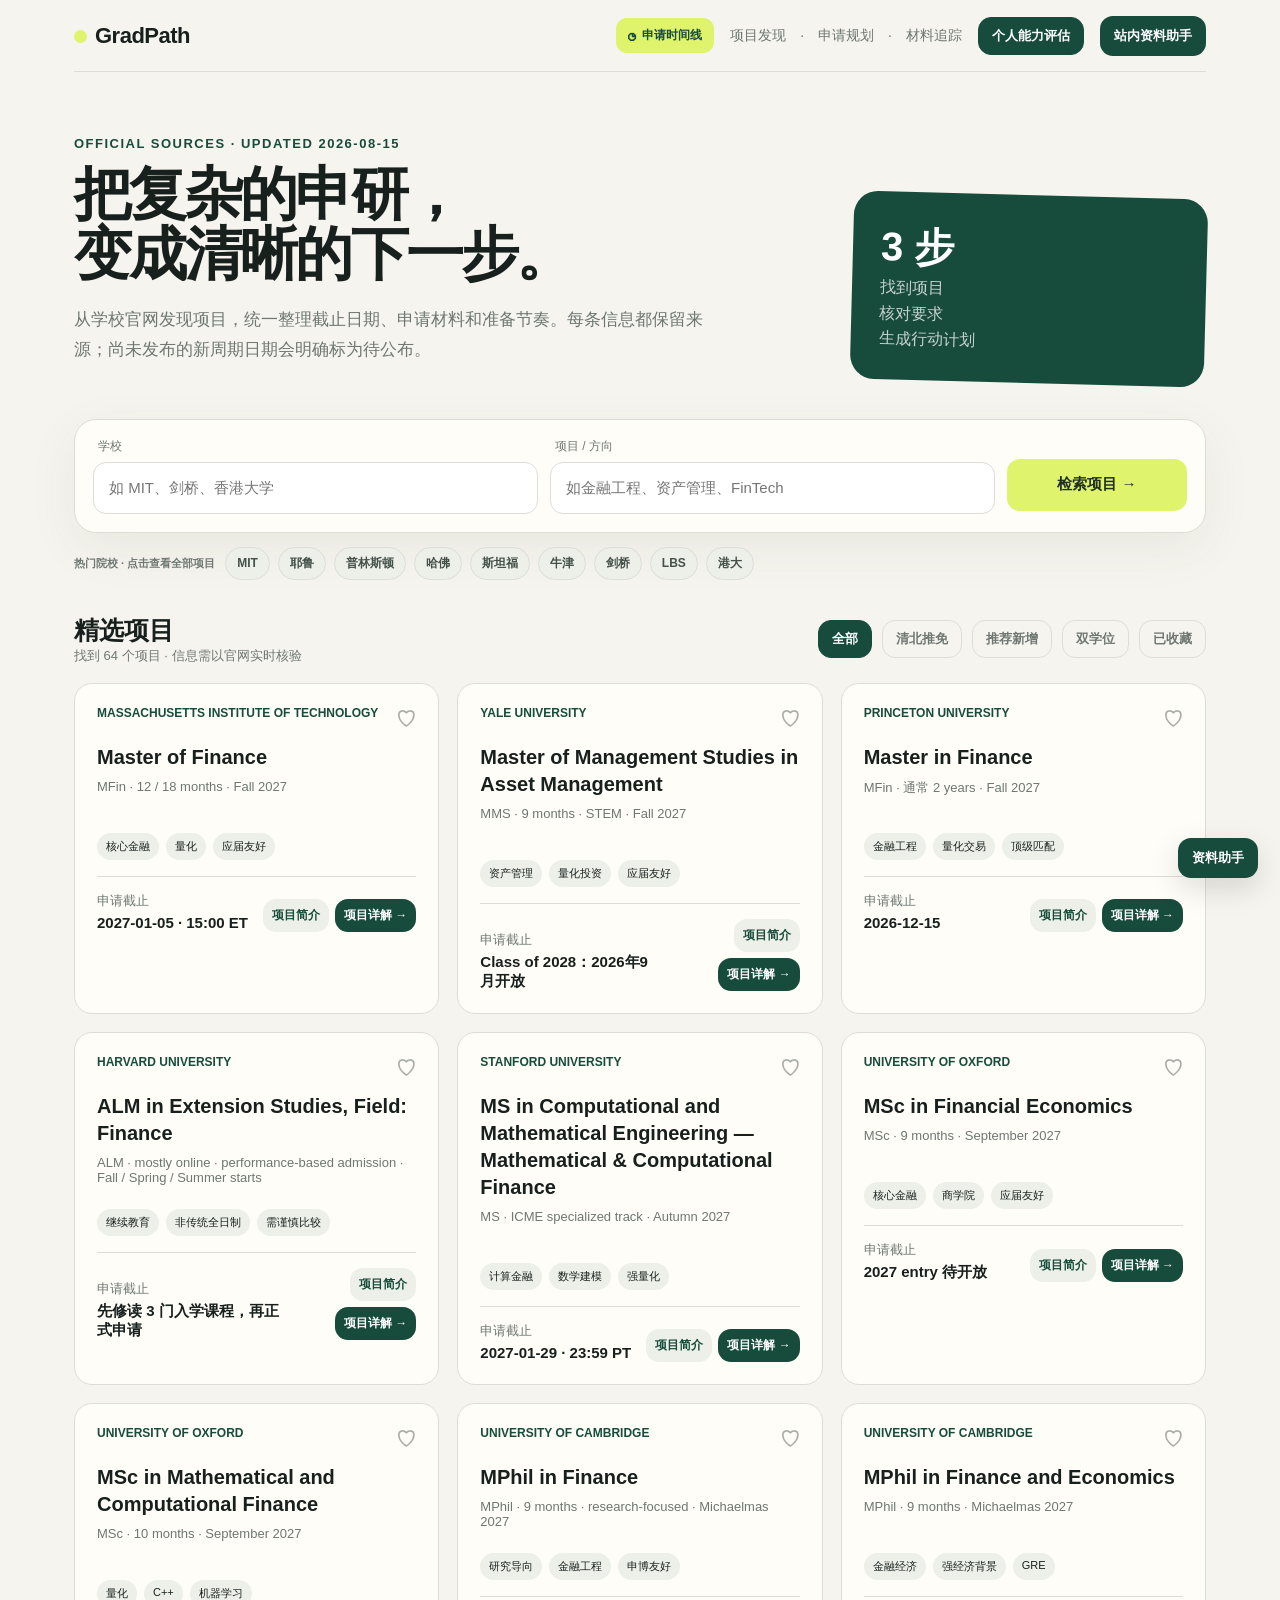
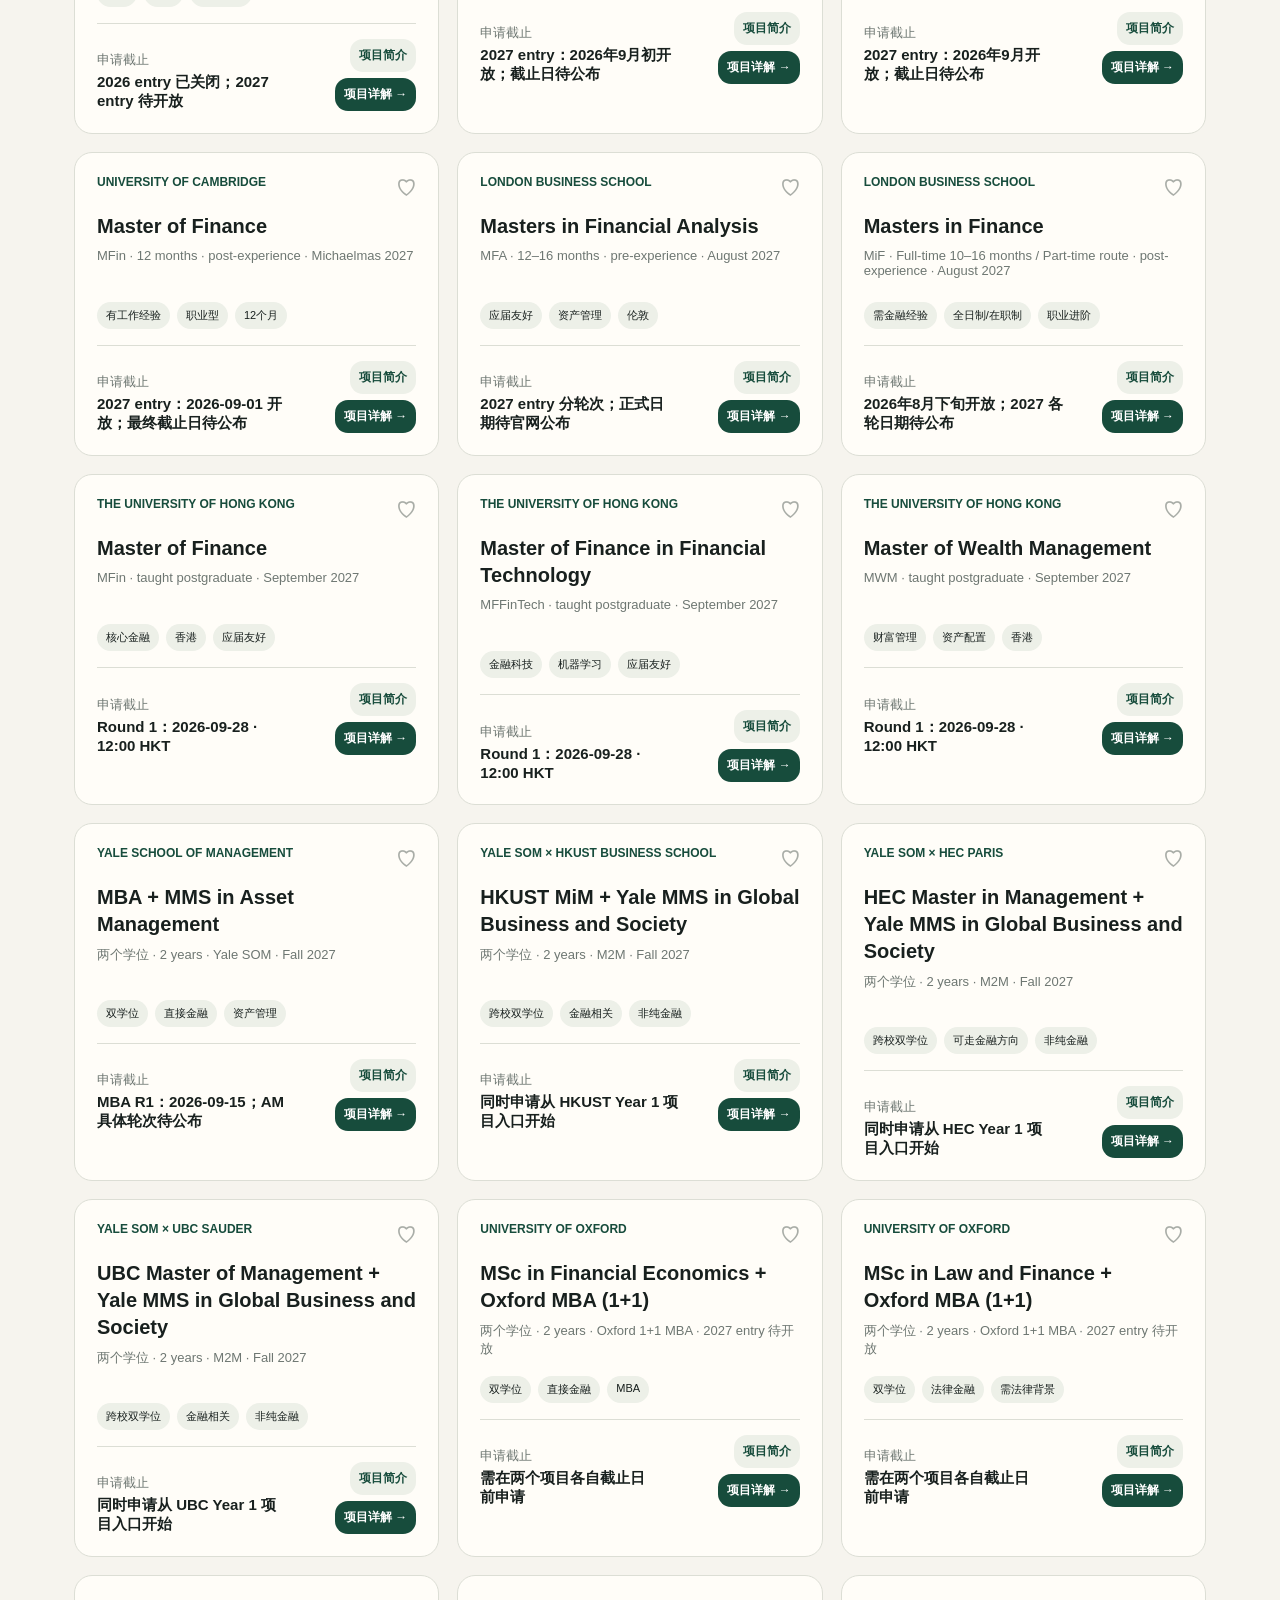
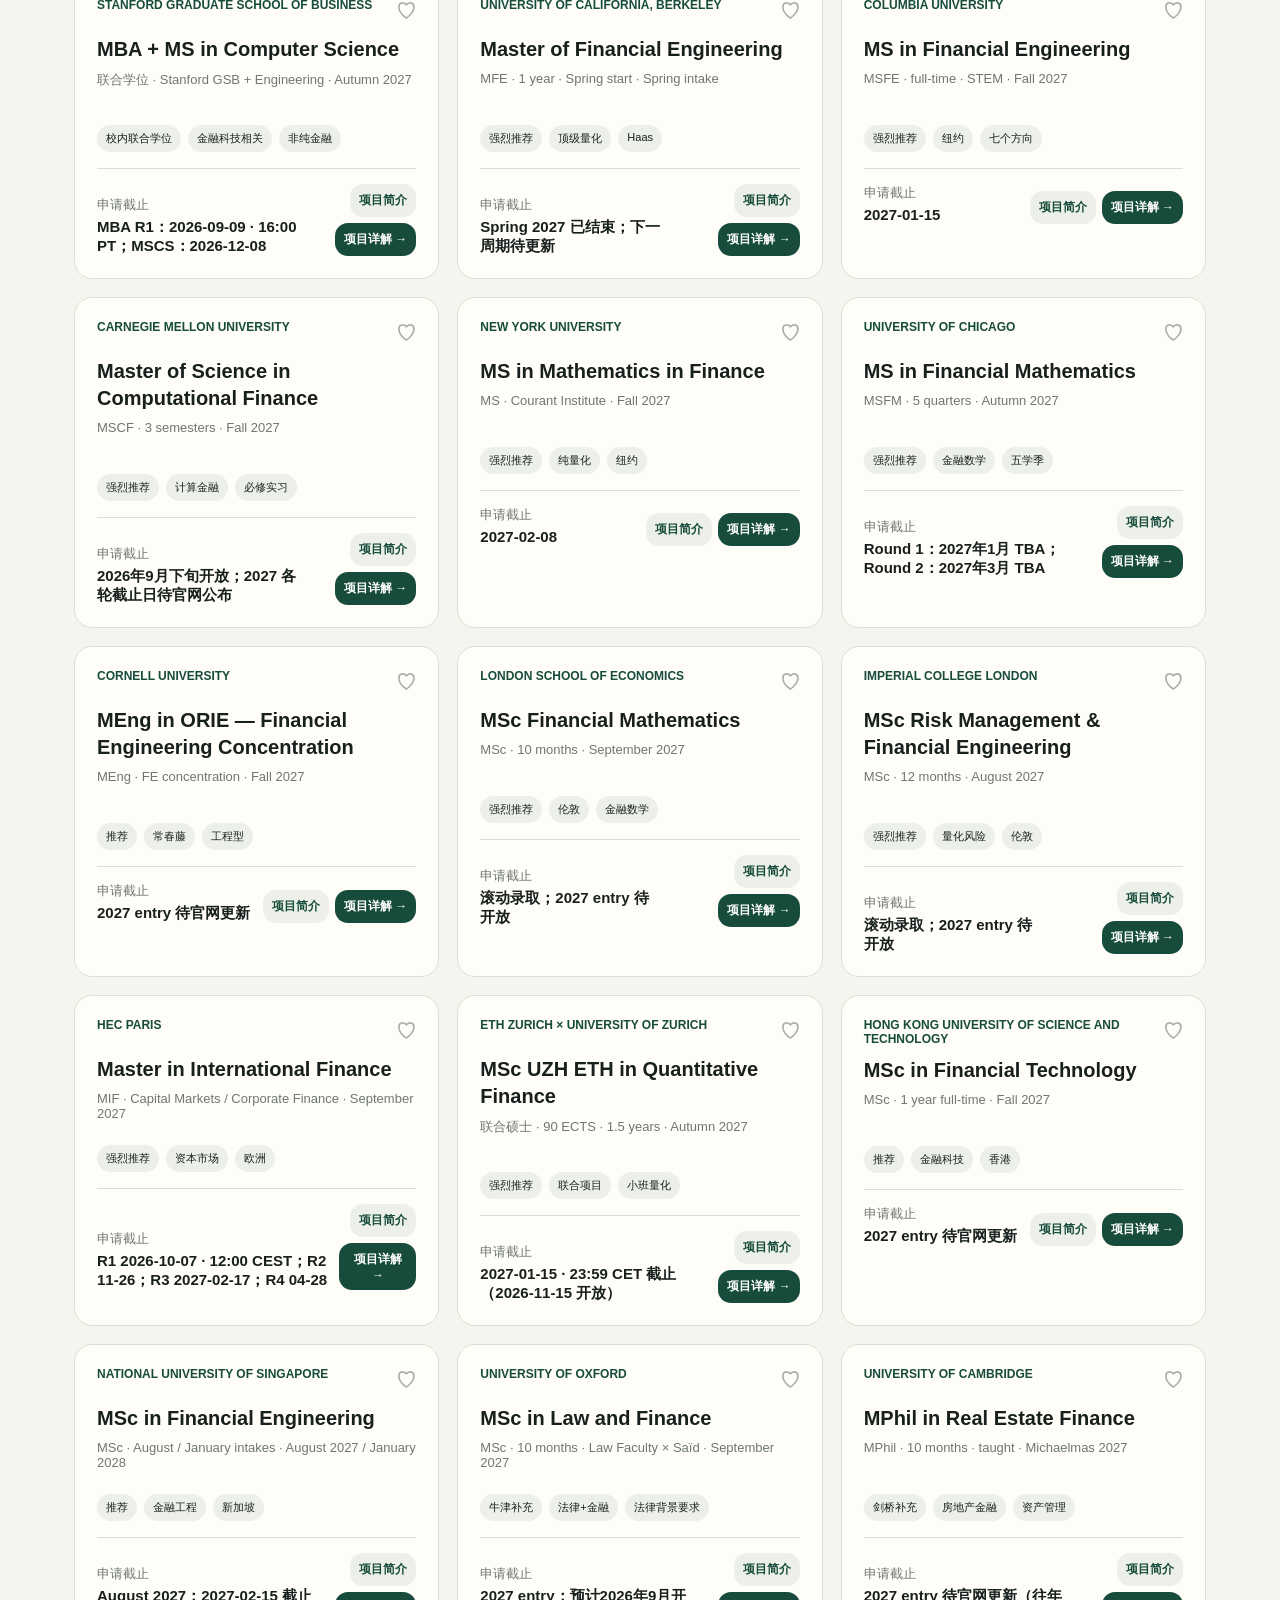
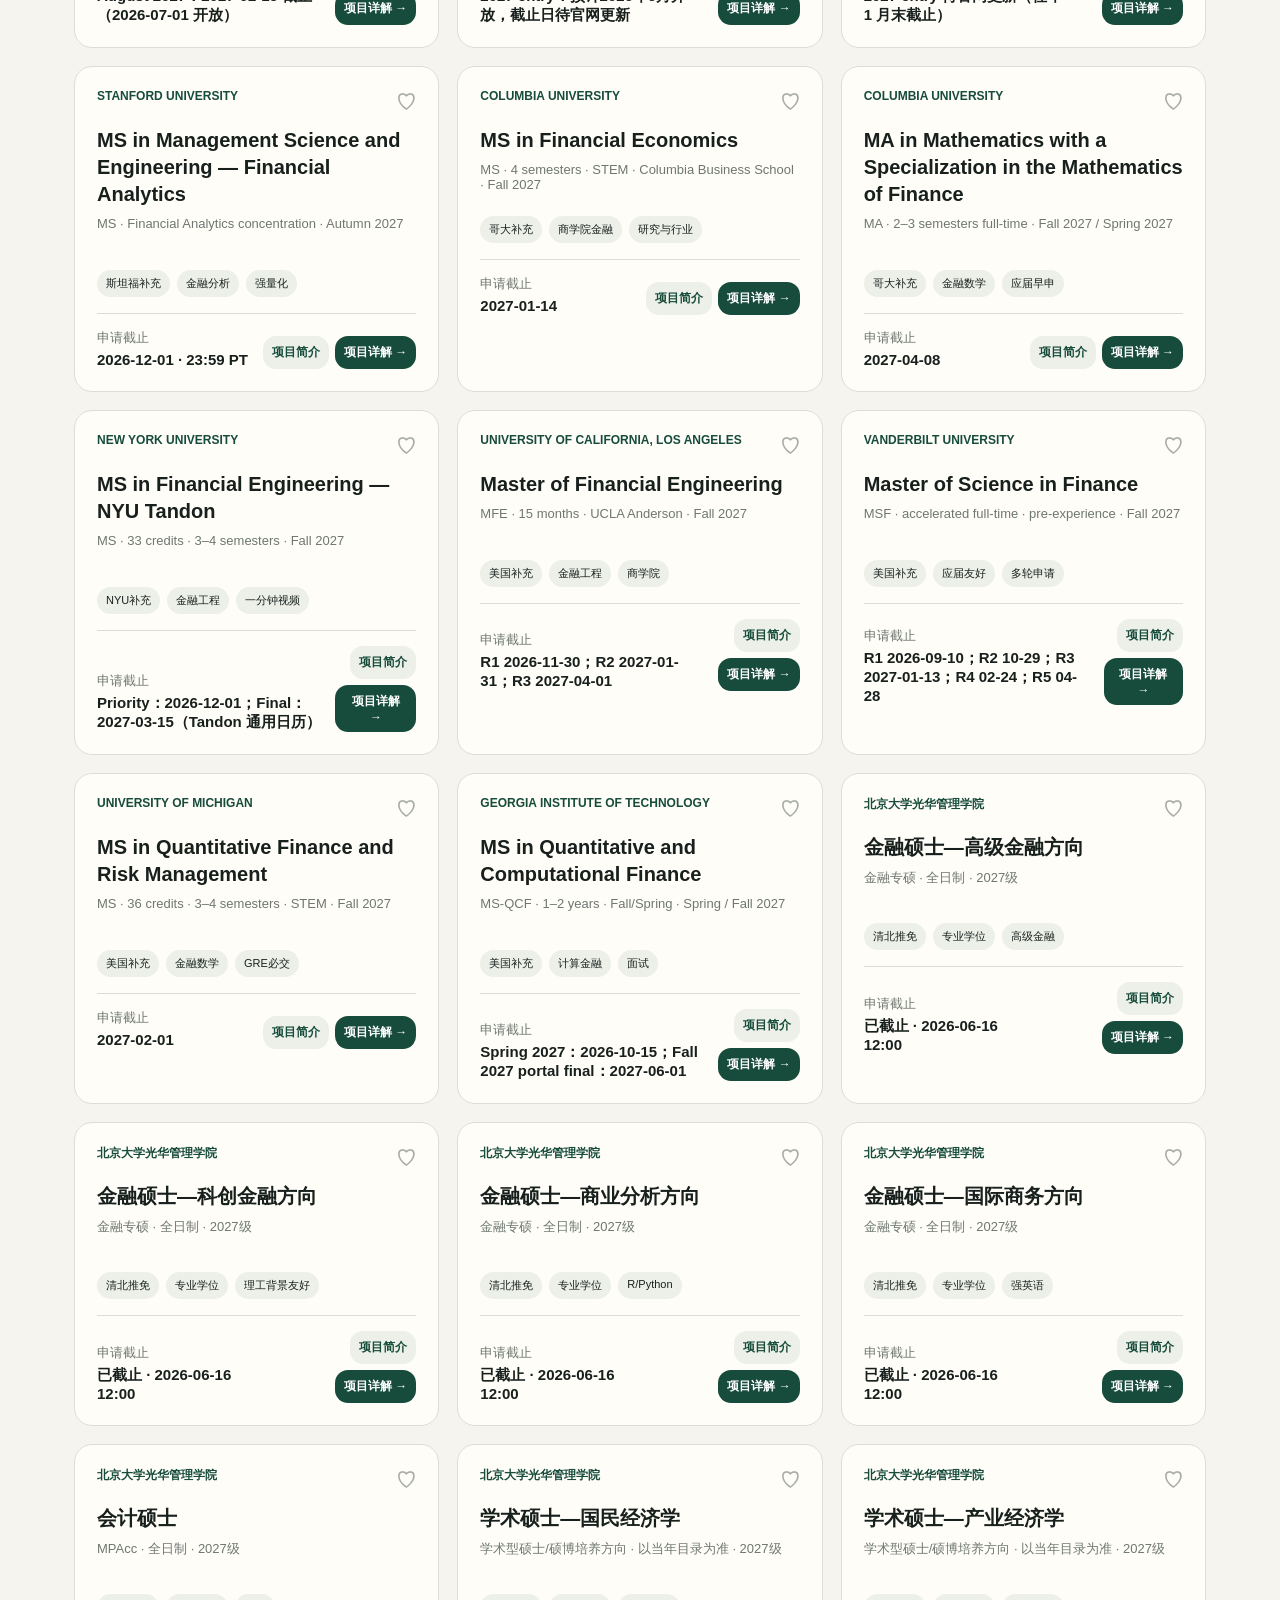
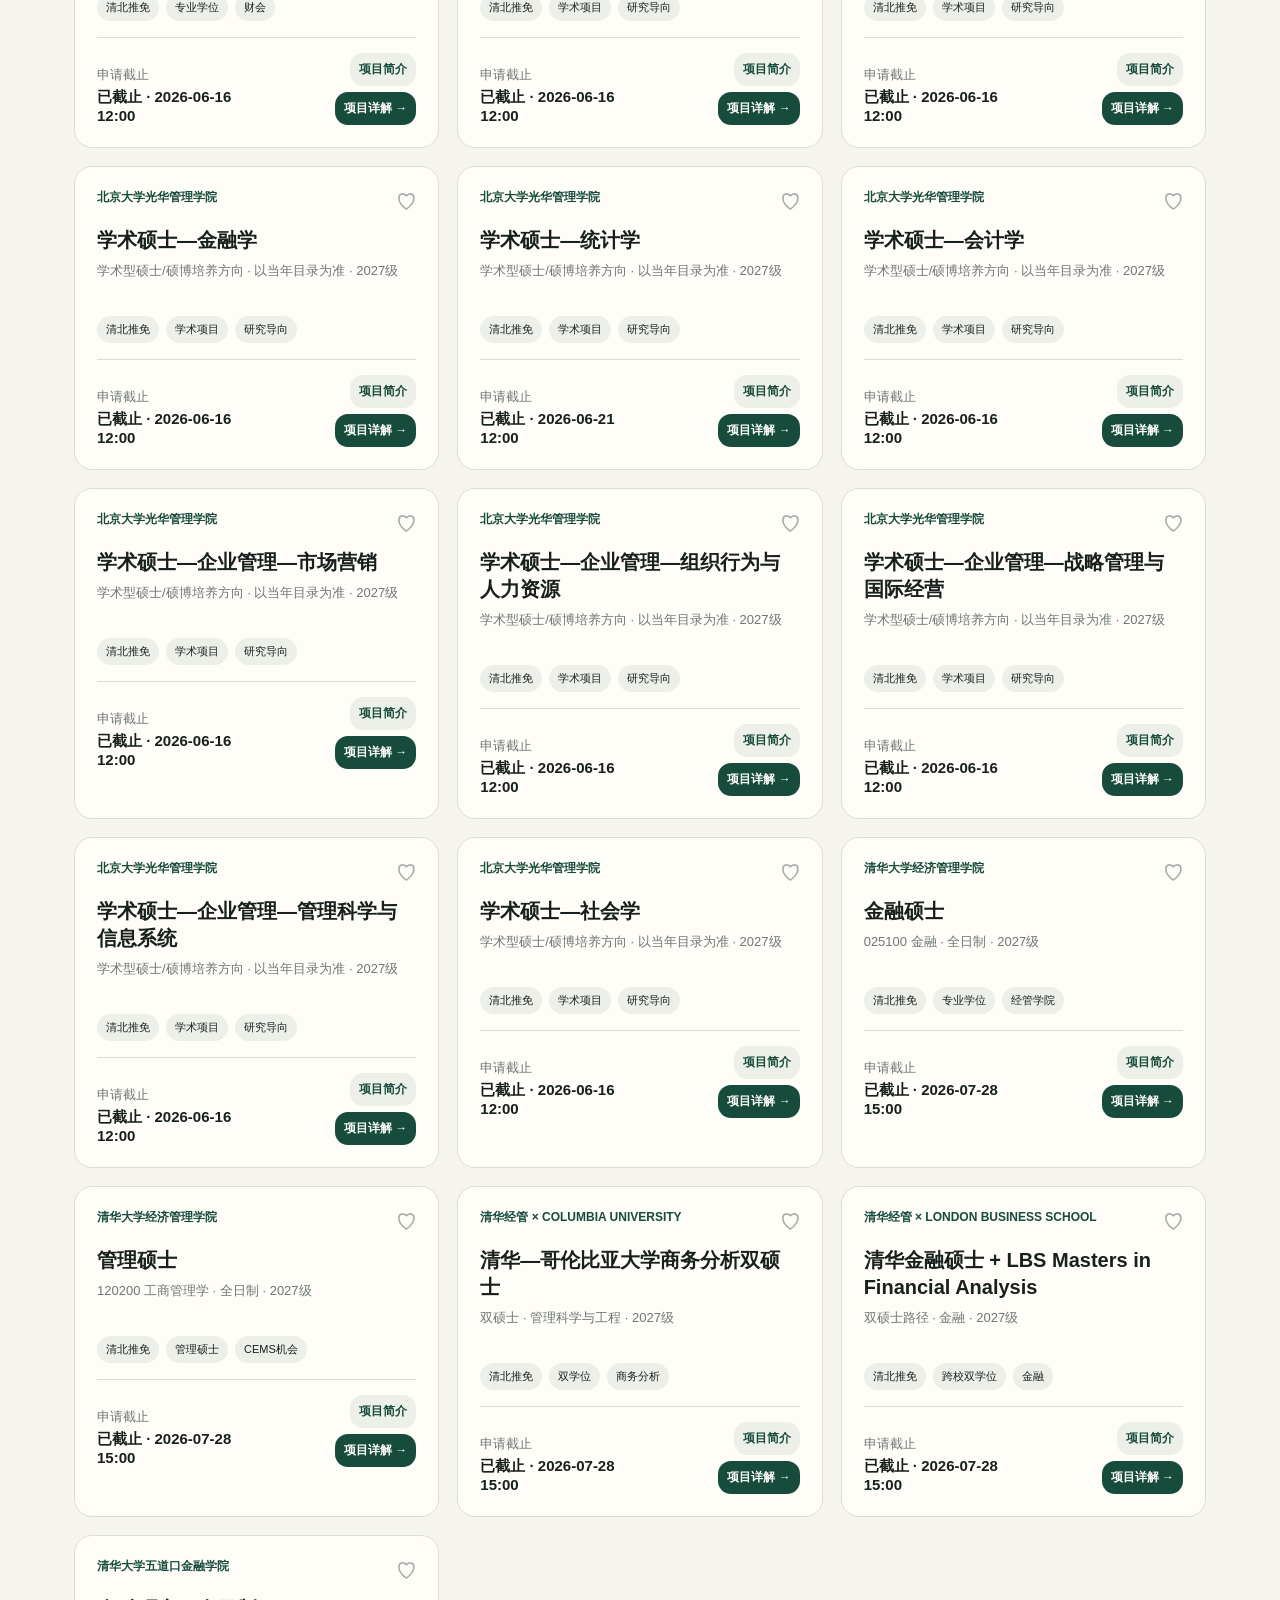
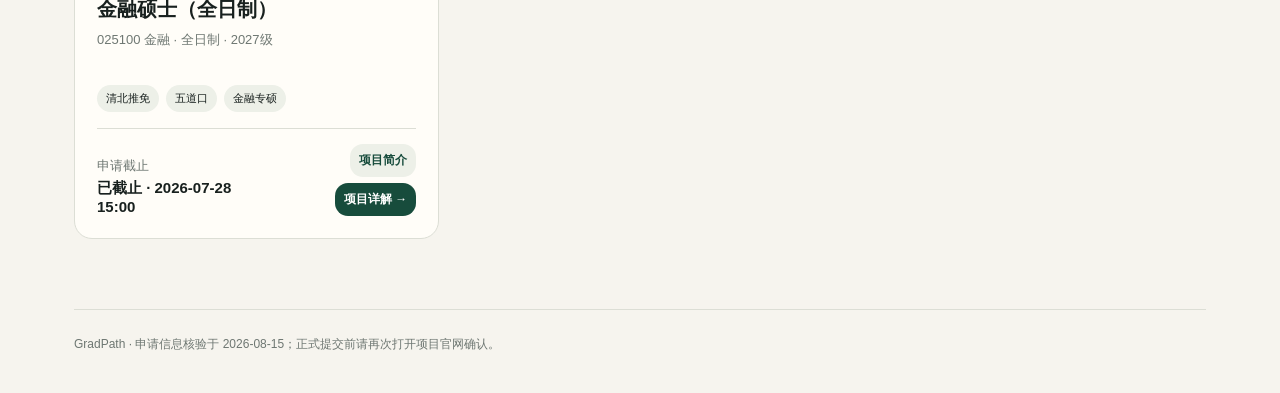
==== index.html @ 3b482a3b "Publish GradPath website Initial public release of the graduate application planning platform." ====
<!doctype html>
<html lang="zh-CN">
<head>
  <meta charset="UTF-8" />
  <meta name="viewport" content="width=device-width, initial-scale=1.0" />
  <meta name="robots" content="noindex,nofollow,noarchive,nosnippet,noimageindex" />
  <meta name="referrer" content="no-referrer" />
  <title>GradPath · 申研规划平台</title>
  <style>
    :root{--ink:#18201e;--muted:#6e7772;--paper:#f6f4ee;--card:#fffdf8;--green:#174c3c;--lime:#dff36d;--line:#dcded5;--orange:#db6b3a}*{box-sizing:border-box}body{margin:0;color:var(--ink);background:var(--paper);font-family:Inter,"PingFang SC","Microsoft YaHei",sans-serif}.wrap{max-width:1180px;margin:auto;padding:0 24px}header{height:72px;display:flex;align-items:center;justify-content:space-between;border-bottom:1px solid var(--line)}.brand{font-weight:900;font-size:22px;letter-spacing:-.5px}.brand i{display:inline-block;width:13px;height:13px;background:var(--lime);border-radius:50%;margin-right:8px}.nav{color:var(--muted);font-size:14px}.hero{padding:64px 0 36px;display:grid;grid-template-columns:1.35fr .65fr;gap:44px;align-items:end}.eyebrow{font-size:13px;font-weight:800;color:var(--green);letter-spacing:1.5px}.hero h1{font-size:58px;line-height:1.04;letter-spacing:-2.7px;margin:13px 0 20px}.hero p{color:var(--muted);font-size:17px;line-height:1.8;max-width:650px}.stamp{background:var(--green);color:white;border-radius:24px;padding:28px;transform:rotate(1.5deg)}.stamp b{font-size:40px;display:block}.stamp span{opacity:.75;line-height:1.6}.search{background:var(--card);border:1px solid var(--line);border-radius:22px;padding:18px;display:grid;grid-template-columns:1fr 1fr 180px;gap:12px;box-shadow:0 15px 50px #25433612}.field label{display:block;font-size:12px;color:var(--muted);margin:0 0 7px 5px}.field input,.field select{width:100%;height:52px;border:1px solid var(--line);border-radius:13px;background:white;padding:0 15px;font-size:15px;color:var(--ink);outline:none}.field input:focus,.field select:focus{border-color:var(--green)}button{border:0;border-radius:13px;font-weight:800;cursor:pointer}.primary{height:52px;background:var(--lime);color:#21301e;margin-top:21px;font-size:15px}.primary:hover{filter:brightness(.96)}.toolbar{display:flex;justify-content:space-between;align-items:center;margin:34px 0 18px}.toolbar h2{font-size:25px;margin:0}.count{font-size:13px;color:var(--muted)}.grid{display:grid;grid-template-columns:repeat(3,1fr);gap:18px;padding-bottom:70px}.card{background:var(--card);border:1px solid var(--line);border-radius:18px;padding:22px;transition:.2s}.card:hover{transform:translateY(-3px);box-shadow:0 12px 30px #1d3d3012}.top{display:flex;justify-content:space-between;gap:12px}.school{font-size:12px;font-weight:800;color:var(--green);text-transform:uppercase}.save{background:transparent;font-size:20px;color:#a9ada7;padding:0}.save.on{color:var(--orange)}.card h3{font-size:20px;line-height:1.35;margin:11px 0 8px}.meta{font-size:13px;color:var(--muted);min-height:38px}.tags{display:flex;flex-wrap:wrap;gap:7px;margin:16px 0}.tag{font-size:11px;padding:6px 9px;background:#edf0e8;border-radius:20px}.deadline{border-top:1px solid var(--line);padding-top:15px;display:flex;justify-content:space-between;align-items:center}.deadline small{display:block;color:var(--muted);margin-bottom:4px}.deadline strong{font-size:15px}.detail{color:var(--green);background:transparent;padding:8px;font-weight:800}.empty{grid-column:1/-1;background:var(--card);border:1px dashed #aeb6ac;border-radius:18px;text-align:center;padding:55px 20px;color:var(--muted)}dialog{width:min(760px,calc(100% - 30px));border:0;border-radius:22px;padding:0;background:var(--card);box-shadow:0 30px 100px #0005}dialog::backdrop{background:#15231e99;backdrop-filter:blur(3px)}.modal{padding:28px}.modal-head{display:flex;justify-content:space-between;gap:20px}.modal h2{margin:5px 0}.close{background:#eceee8;width:38px;height:38px;font-size:20px}.sections{display:grid;grid-template-columns:1fr 1fr;gap:25px;margin-top:24px}.section h4{margin:0 0 12px}.timeline{border-left:2px solid var(--line);padding-left:17px}.event{margin-bottom:17px}.event b{font-size:13px}.event p{font-size:12px;color:var(--muted);margin:4px 0}.check{display:flex;gap:9px;margin:10px 0;font-size:13px;align-items:start}.check input{accent-color:var(--green)}.source{margin-top:18px;background:#eff1e9;border-radius:13px;padding:13px;font-size:12px;color:var(--muted)}.source a{color:var(--green);font-weight:800}.notice{margin-top:16px;color:#856030;font-size:12px}.filters{display:flex;gap:10px}.filter{padding:9px 13px;background:transparent;border:1px solid var(--line);color:var(--muted)}.filter.active{background:var(--green);color:white;border-color:var(--green)}footer{border-top:1px solid var(--line);padding:26px 0 40px;color:var(--muted);font-size:12px}@media(max-width:850px){.hero{grid-template-columns:1fr}.stamp{display:none}.hero h1{font-size:42px}.search{grid-template-columns:1fr}.primary{margin-top:0}.grid{grid-template-columns:1fr}.sections{grid-template-columns:1fr}.toolbar{align-items:flex-end}.filters{flex-wrap:wrap;justify-content:flex-end}}
  </style>
  <style>
    .autocomplete{position:relative}.suggestions{display:none;position:absolute;z-index:40;top:calc(100% + 8px);left:0;right:0;background:#fffdf8;border:1px solid var(--line);border-radius:15px;padding:8px;box-shadow:0 18px 46px rgba(24,32,30,.16);max-height:330px;overflow:auto}.suggestions.open{display:block}.suggestion-heading{padding:7px 9px 5px;color:var(--muted);font-size:11px;font-weight:800;letter-spacing:.6px}.suggestion-item{display:block;width:100%;border:0;background:transparent;border-radius:10px;padding:10px 11px;text-align:left;color:var(--ink)}.suggestion-item:hover,.suggestion-item:focus-visible{background:#edf0e8;outline:none}.suggestion-item strong{display:block;font-size:13px;line-height:1.35}.suggestion-item small{display:block;margin-top:3px;color:var(--muted);font-size:11px;line-height:1.4}.school-tags{display:flex;gap:8px;flex-wrap:wrap;margin-top:14px}.school-tag{border:1px solid var(--line);background:#edf0e8;color:#44504a;border-radius:20px;padding:7px 11px;font-size:12px;transition:.15s}.school-tag:hover,.school-tag:focus-visible{border-color:var(--green);color:var(--green);outline:none}.school-tag.active{background:var(--green);border-color:var(--green);color:white}.school-tags-label{display:flex;align-items:center;color:var(--muted);font-size:11px;font-weight:800;margin-right:2px}
    @media(max-width:850px){.suggestions{position:static;margin-top:8px;max-height:260px}.school-tags-label{width:100%}}
  </style>
</head>
<body>
  <div class="wrap">
    <header><div class="brand"><i></i>GradPath</div><div style="display:flex;align-items:center;gap:16px"><div class="nav">项目发现　·　申请规划　·　材料追踪</div><button class="filter active" id="assessBtn">个人能力评估</button></div></header>
    <section class="hero"><div><div class="eyebrow">OFFICIAL SOURCES · UPDATED 2026-08-15</div><h1>把复杂的申研，<br>变成清晰的下一步。</h1><p>从学校官网发现项目，统一整理截止日期、申请材料和准备节奏。每条信息都保留来源；尚未发布的新周期日期会明确标为待公布。</p></div><aside class="stamp"><b>3 步</b><span>找到项目<br>核对要求<br>生成行动计划</span></aside></section>
    <section class="search">
      <div class="field autocomplete"><label for="school">学校</label><input id="school" placeholder="如 MIT、剑桥、香港大学" autocomplete="off" aria-autocomplete="list" aria-expanded="false" aria-controls="schoolSuggestions" /><div class="suggestions" id="schoolSuggestions" role="listbox"></div></div>
      <div class="field autocomplete"><label for="major">项目 / 方向</label><input id="major" placeholder="如金融工程、资产管理、FinTech" autocomplete="off" aria-autocomplete="list" aria-expanded="false" aria-controls="majorSuggestions" /><div class="suggestions" id="majorSuggestions" role="listbox"></div></div>
      <button class="primary" id="searchBtn">检索项目 →</button>
    </section>
    <div class="school-tags" id="schoolTags" aria-label="按目标院校查看全部项目">
      <span class="school-tags-label">热门院校 · 点击查看全部项目</span><button class="school-tag" data-school="MIT">MIT</button><button class="school-tag" data-school="耶鲁">耶鲁</button><button class="school-tag" data-school="普林斯顿">普林斯顿</button><button class="school-tag" data-school="哈佛">哈佛</button><button class="school-tag" data-school="斯坦福">斯坦福</button><button class="school-tag" data-school="牛津">牛津</button><button class="school-tag" data-school="剑桥">剑桥</button><button class="school-tag" data-school="LBS">LBS</button><button class="school-tag" data-school="港大">港大</button>
    </div>
    <div class="toolbar"><div><h2 id="resultTitle">精选项目</h2><div class="count" id="count"></div></div><div class="filters"><button class="filter active" data-filter="all">全部</button><button class="filter" data-filter="china">清北推免</button><button class="filter" data-filter="recommended">推荐新增</button><button class="filter" data-filter="dual">双学位</button><button class="filter" data-filter="saved">已收藏</button></div></div>
    <main class="grid" id="grid"></main>
    <footer>GradPath · 申请信息核验于 2026-08-15；正式提交前请再次打开项目官网确认。</footer>
  </div>
  <dialog id="dialog"><div class="modal" id="modal"></div></dialog>
  <dialog id="assessDialog" class="assess-dialog"><div class="modal" id="assessModal"></div></dialog>
  <script src="data.js"></script>
  <script>
  const programs=window.GRADPATH_PROGRAMS||[
    {id:1,school:'Massachusetts Institute of Technology',aliases:'MIT 麻省理工',name:'Master of Science in Electrical Engineering and Computer Science',degree:'SM · 校内研究型项目',field:'Computer Science AI EECS 计算机 人工智能',deadline:'以官网当期通知为准',term:'Fall intake',tags:['研究导向','全日制','STEM'],url:'https://www.eecs.mit.edu/academics/graduate-programs/admission-process/',materials:['在线申请表','成绩单','3 封推荐信','Statement of Objectives','英语能力证明（如适用）'],events:[['入学前 12–15 个月','确认研究方向与项目适配度'],['9–10 月','准备文书、推荐信与成绩单'],['官网截止日前','提交并复核申请'],['提交后','跟踪状态及补件通知']]},
    {id:2,school:'Stanford University',aliases:'Stanford 斯坦福',name:'MS in Computer Science',degree:'Master of Science · 45 units',field:'Computer Science AI HCI Systems 计算机 人工智能',deadline:'以官网当期通知为准',term:'Autumn intake',tags:['课程灵活','STEM','多方向'],url:'https://www.cs.stanford.edu/admissions/graduate-admissions',materials:['在线申请表','个人陈述','3 封推荐信','成绩单','英语能力证明（如适用）'],events:[['8–9 月','核对当年招生页面与细分方向'],['9–11 月','完成 SOP 与推荐信沟通'],['官网截止日前','提交申请与成绩信息'],['次年春季','关注录取及资助信息']]},
    {id:3,school:'University of Cambridge',aliases:'Cambridge 剑桥',name:'MPhil in Advanced Computer Science',degree:'MPhil · 9 months',field:'Computer Science AI Data 计算机 数据科学',deadline:'以课程目录当期日期为准',term:'Michaelmas term',tags:['9 个月','研究项目','英国'],url:'https://www.postgraduate.study.cam.ac.uk/courses/directory/cscsmpacs',materials:['在线申请','成绩单','2 封推荐信','Statement of Interest','简历','英语能力证明'],events:[['提前 12 个月','检查课程页开放状态与资助截止日'],['9–11 月','准备研究兴趣陈述及推荐信'],['资助截止日前','如需奖学金，优先提交'],['课程截止日前','完成最终提交']]},
    {id:4,school:'The University of Hong Kong',aliases:'HKU 港大 香港大学',name:'Master of Science in Computer Science',degree:'MSc · Full-time / Part-time',field:'Computer Science FinTech AI 计算机 金融科技',deadline:'多轮申请，以官网为准',term:'September intake',tags:['多方向','香港','授课型'],url:'https://www.msc-cs.hku.hk/AdmissionRequirements',materials:['在线申请','学位及成绩证明','英语能力证明','个人陈述/补充材料','推荐材料（按当年要求）'],events:[['开放申请前','确认方向及语言成绩要求'],['第一轮前 6–8 周','准备证明文件和文书'],['建议首轮提交','热门项目尽早申请'],['提交后','关注面试或补件通知']]},
    {id:5,school:'University of Oxford',aliases:'Oxford 牛津',name:'MSc in Financial Economics',degree:'MSc · 9 months',field:'Finance Economics 金融 经济 商科',deadline:'分轮次，以官网为准',term:'September intake',tags:['金融','商学院','英国'],url:'https://www.sbs.ox.ac.uk/oxford-experience/coming-oxford/msc-financial-economics',materials:['在线申请','成绩单','GMAT/GRE（以当年要求为准）','Essay / Supporting statement','推荐信','英语能力证明'],events:[['提前 12–15 个月','准备标化并评估背景'],['开放申请后','选择轮次并倒排材料'],['目标轮次前 4 周','完成文书和推荐信'],['提交后','准备潜在面试']]},
    {id:6,school:'Carnegie Mellon University',aliases:'CMU 卡内基梅隆',name:'Master of Computational Data Science',degree:'MCDS · Professional master',field:'Data Science Computer Science AI 数据科学 计算机',deadline:'以官网当期通知为准',term:'Fall intake',tags:['数据科学','工程实践','STEM'],url:'https://www.lti.cs.cmu.edu/academics/masters-programs/mcds.html',materials:['在线申请','成绩单','推荐信','Statement of Purpose','简历','英语能力证明'],events:[['8–9 月','确认项目先修课和申请要求'],['9–11 月','准备 SOP、简历和推荐信'],['官网截止日前','完成申请并保存回执'],['提交后','检查状态页和邮件']]}
  ];
  let saved=new Set(JSON.parse(localStorage.getItem('gradpath-saved')||'[]')), current=[...programs], filter='all';
  const esc=s=>String(s??'').replace(/[&<>"']/g,c=>({'&':'&amp;','<':'&lt;','>':'&gt;','"':'&quot;',"'":'&#39;'}[c]));
  const schoolInput=document.querySelector('#school'),majorInput=document.querySelector('#major');
  const featuredSchools=[['MIT','MIT'],['耶鲁','耶鲁'],['普林斯顿','普林斯顿'],['哈佛','哈佛'],['斯坦福','斯坦福'],['牛津','牛津'],['剑桥','剑桥'],['LBS','LBS'],['港大','港大']];
  const popularDirections=[['金融','核心金融与投资'],['金融工程','数理与衍生品方向'],['量化','量化金融、交易与建模'],['资产管理','投资、财富与资产配置'],['金融科技','FinTech、数据与机器学习']];
  const schoolOptions=[...new Map(programs.map(p=>[p.school,{title:p.school,value:p.school,subtitle:p.aliases||'院校项目'}])).values()];
  const matchesSchool=(p,q)=>`${p.school} ${p.aliases||''}`.toLowerCase().includes(String(q).toLowerCase());
  function setFilterAll(){filter='all';document.querySelectorAll('[data-filter]').forEach(x=>x.classList.toggle('active',x.dataset.filter==='all'))}
  function closeSuggestions(except){document.querySelectorAll('.suggestions').forEach(panel=>{if(panel!==except)panel.classList.remove('open')});document.querySelectorAll('[aria-controls$="Suggestions"]').forEach(input=>{if(!except||input.getAttribute('aria-controls')!==except.id)input.setAttribute('aria-expanded','false')})}
  function suggestionHTML(items,heading){return `<div class="suggestion-heading">${esc(heading)}</div>${items.map((item,i)=>`<button type="button" class="suggestion-item" role="option" data-suggestion="${i}"><strong>${esc(item.title)}</strong><small>${esc(item.subtitle)}</small></button>`).join('')}`}
  function showSchoolSuggestions(){const q=schoolInput.value.trim().toLowerCase();let items;if(q){items=schoolOptions.filter(x=>`${x.title} ${x.subtitle}`.toLowerCase().includes(q)).slice(0,8).map(x=>({...x,subtitle:`${x.subtitle} · ${programs.filter(p=>p.school===x.value).length} 个项目`}))}else{items=featuredSchools.map(([title,value])=>({title,value,subtitle:`${programs.filter(p=>matchesSchool(p,value)).length} 个相关项目`}))}const panel=document.querySelector('#schoolSuggestions');panel._items=items;panel.innerHTML=suggestionHTML(items,q?'匹配院校':'常见目标院校');panel.classList.add('open');schoolInput.setAttribute('aria-expanded','true');closeSuggestions(panel)}
  function showMajorSuggestions(){const q=majorInput.value.trim().toLowerCase();let items;if(q){items=programs.filter(p=>`${p.name} ${p.field||''} ${(p.tags||[]).join(' ')}`.toLowerCase().includes(q)).slice(0,8).map(p=>({title:p.name,value:p.name,school:p.school,subtitle:p.school}))}else{items=popularDirections.map(([title,subtitle])=>({title,value:title,subtitle:`热门方向 · ${subtitle}`}))}const panel=document.querySelector('#majorSuggestions');panel._items=items;panel.innerHTML=suggestionHTML(items,q?'匹配项目':'热门项目方向');panel.classList.add('open');majorInput.setAttribute('aria-expanded','true');closeSuggestions(panel)}
  function render(){let list=filter==='saved'?current.filter(p=>saved.has(p.id)):filter==='dual'?current.filter(p=>p.isDual):filter==='recommended'?current.filter(p=>p.isRecommended):filter==='china'?current.filter(p=>p.isChinaRecommend):current;document.querySelector('#count').textContent=`找到 ${list.length} 个项目 · 信息需以官网实时核验`;document.querySelector('#grid').innerHTML=list.length?list.map(p=>`<article class="card"><div class="top"><div class="school">${p.school}</div><button class="save ${saved.has(p.id)?'on':''}" data-save="${p.id}" aria-label="收藏">${saved.has(p.id)?'♥':'♡'}</button></div><h3>${p.name}</h3><div class="meta">${p.degree} · ${p.term}</div><div class="tags">${p.tags.map(t=>`<span class="tag">${t}</span>`).join('')}</div><div class="deadline"><div><small>申请截止</small><strong>${p.deadline}</strong></div><div class="card-actions"><button class="summary" data-id="${p.id}">项目简介</button><button class="detail" data-detail="${p.id}">项目详解 →</button></div></div></article>`).join(''):`<div class="empty"><b>没有找到匹配项目</b><p>请更换学校或方向关键词。</p></div>`}
  function search(options={}){const s=schoolInput.value.trim().toLowerCase(),m=majorInput.value.trim().toLowerCase();current=programs.filter(p=>(!s||matchesSchool(p,s))&&(!m||`${p.name} ${p.field||''} ${(p.tags||[]).join(' ')}`.toLowerCase().includes(m)));document.querySelector('#resultTitle').textContent=options.title||(s||m?'检索结果':'精选项目');if(!options.keepTag)document.querySelectorAll('.school-tag').forEach(x=>x.classList.remove('active'));closeSuggestions();render()}
  function openDetail(p){document.querySelector('#modal').innerHTML=`<div class="modal-head"><div><div class="school">${p.school}</div><h2>${p.name}</h2><div class="meta">${p.degree} · ${p.term}</div></div><button class="close" id="close">×</button></div><div class="sections"><section class="section"><h4>建议申请时间线</h4><div class="timeline">${p.events.map(e=>`<div class="event"><b>${e[0]}</b><p>${e[1]}</p></div>`).join('')}</div></section><section class="section"><h4>材料准备清单</h4>${p.materials.map((x,i)=>`<label class="check"><input type="checkbox" data-check="${p.id}-${i}" ${localStorage.getItem('check-'+p.id+'-'+i)==='1'?'checked':''}><span>${x}</span></label>`).join('')}</section></div><div class="source">官网来源：<a href="${p.url}" target="_blank" rel="noopener">打开项目/招生官方页面 ↗</a></div><div class="notice">申请资料核验于 ${window.GRADPATH_DATA_DATE||'2026-08-15'}。官网尚未公布的新周期日期会保留“待公布”，不会用往年日期替代；正式提交前请再次核对官方页面。</div>`;document.querySelector('#dialog').showModal();document.querySelector('#close').onclick=()=>document.querySelector('#dialog').close();document.querySelectorAll('[data-check]').forEach(x=>x.onchange=()=>localStorage.setItem('check-'+x.dataset.check,x.checked?'1':'0'))}
  schoolInput.addEventListener('focus',showSchoolSuggestions);schoolInput.addEventListener('input',showSchoolSuggestions);majorInput.addEventListener('focus',showMajorSuggestions);majorInput.addEventListener('input',showMajorSuggestions);
  document.querySelector('#schoolSuggestions').addEventListener('click',e=>{const b=e.target.closest('[data-suggestion]');if(!b)return;const item=e.currentTarget._items[+b.dataset.suggestion];schoolInput.value=item.value;setFilterAll();search()});
  document.querySelector('#majorSuggestions').addEventListener('click',e=>{const b=e.target.closest('[data-suggestion]');if(!b)return;const item=e.currentTarget._items[+b.dataset.suggestion];majorInput.value=item.value;if(item.school)schoolInput.value=item.school;setFilterAll();search()});
  document.querySelector('#schoolTags').addEventListener('click',e=>{const b=e.target.closest('[data-school]');if(!b)return;schoolInput.value=b.dataset.school;majorInput.value='';setFilterAll();document.querySelectorAll('.school-tag').forEach(x=>x.classList.toggle('active',x===b));search({title:`${b.textContent.trim()} · 全部项目`,keepTag:true})});
  document.querySelector('#searchBtn').onclick=()=>{setFilterAll();search()};[schoolInput,majorInput].forEach(x=>x.addEventListener('keydown',e=>{if(e.key==='Enter'){setFilterAll();search()}if(e.key==='Escape')closeSuggestions()}));document.addEventListener('click',e=>{if(!e.target.closest('.autocomplete'))closeSuggestions()});document.querySelector('#grid').onclick=e=>{const save=e.target.closest('[data-save]'),detail=e.target.closest('[data-id]');if(save){let id=+save.dataset.save;saved.has(id)?saved.delete(id):saved.add(id);localStorage.setItem('gradpath-saved',JSON.stringify([...saved]));render()}if(detail)openDetail(programs.find(p=>p.id===+detail.dataset.id))};document.querySelectorAll('[data-filter]').forEach(b=>b.onclick=()=>{document.querySelectorAll('[data-filter]').forEach(x=>x.classList.remove('active'));b.classList.add('active');filter=b.dataset.filter;render()});document.querySelector('#dialog').onclick=e=>{if(e.target.id==='dialog')e.target.close()};render();
  </script>
  <script src="cases.js"></script>
  <script src="evaluator-v2.js"></script>
  <script src="detail-nav.js"></script>
  <script src="ai-assistant.js"></script>
  <script src="timeline-nav.js"></script>
</body>
</html>
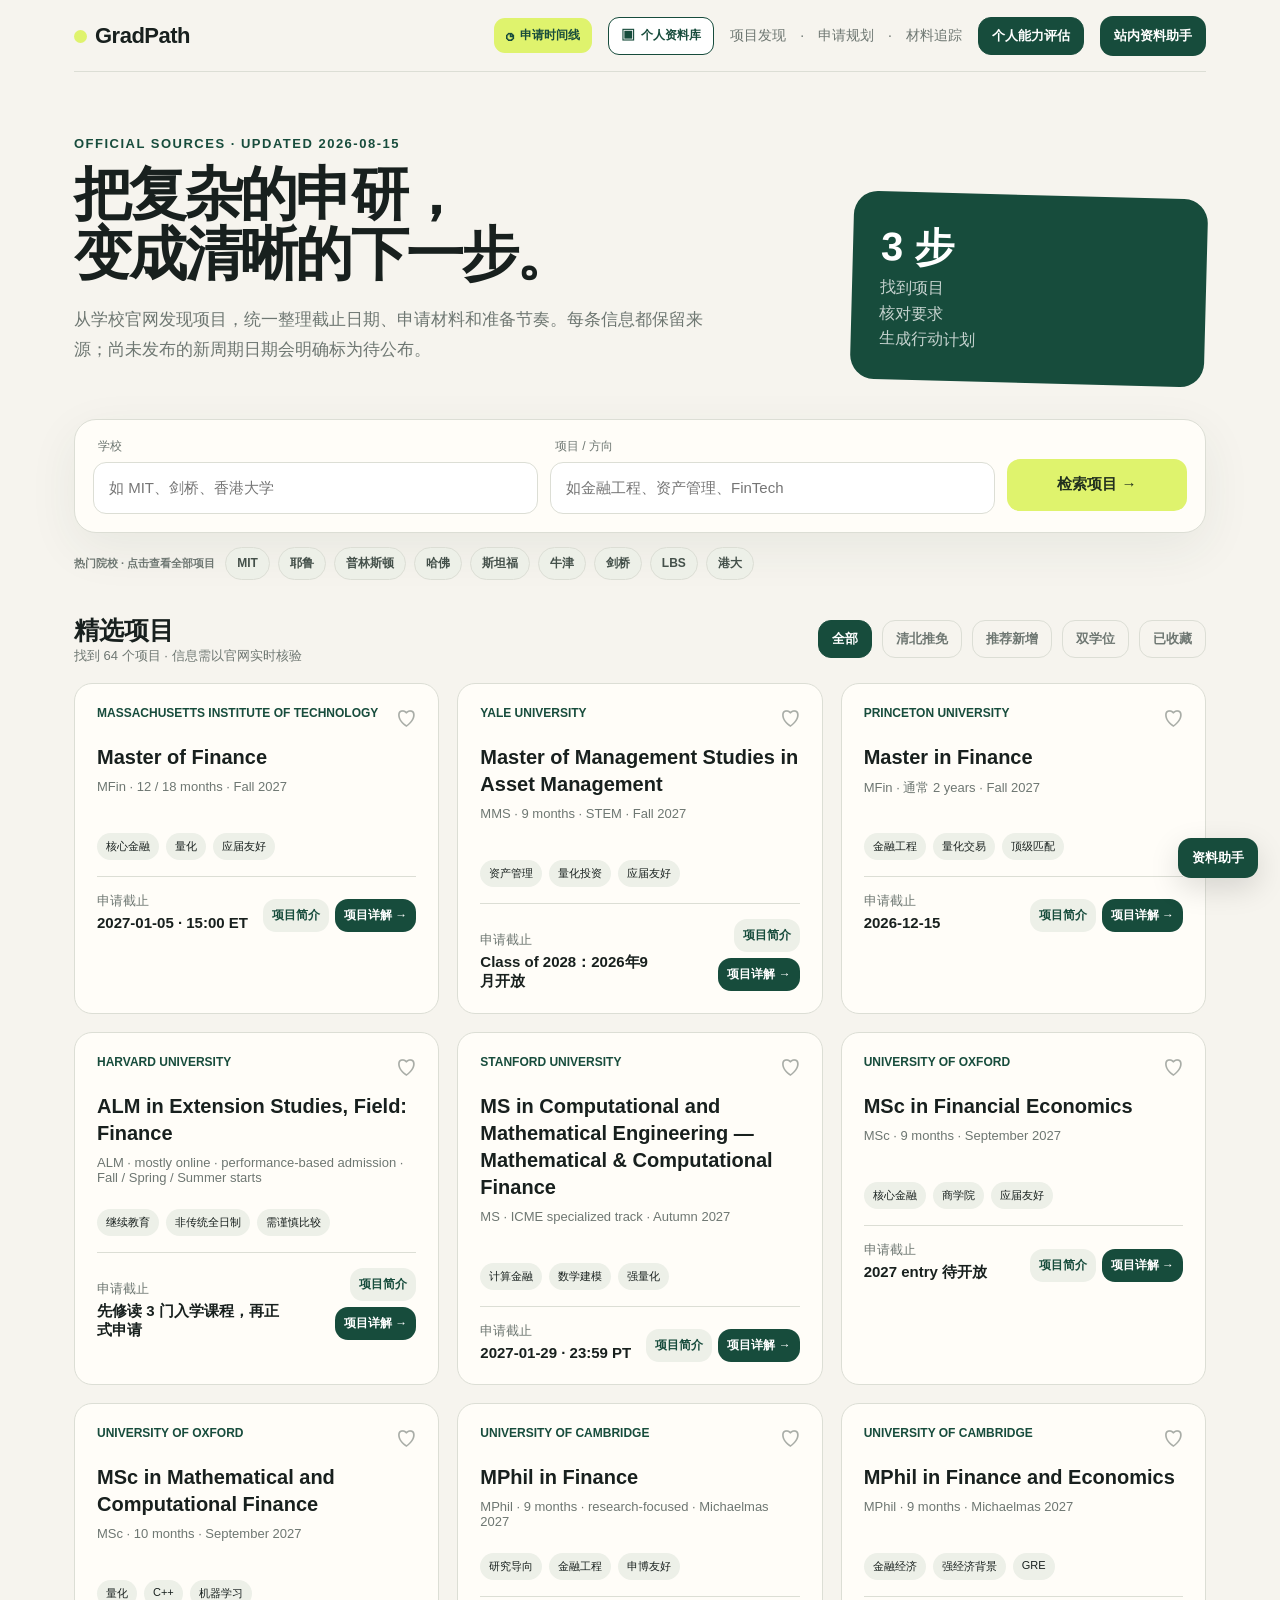
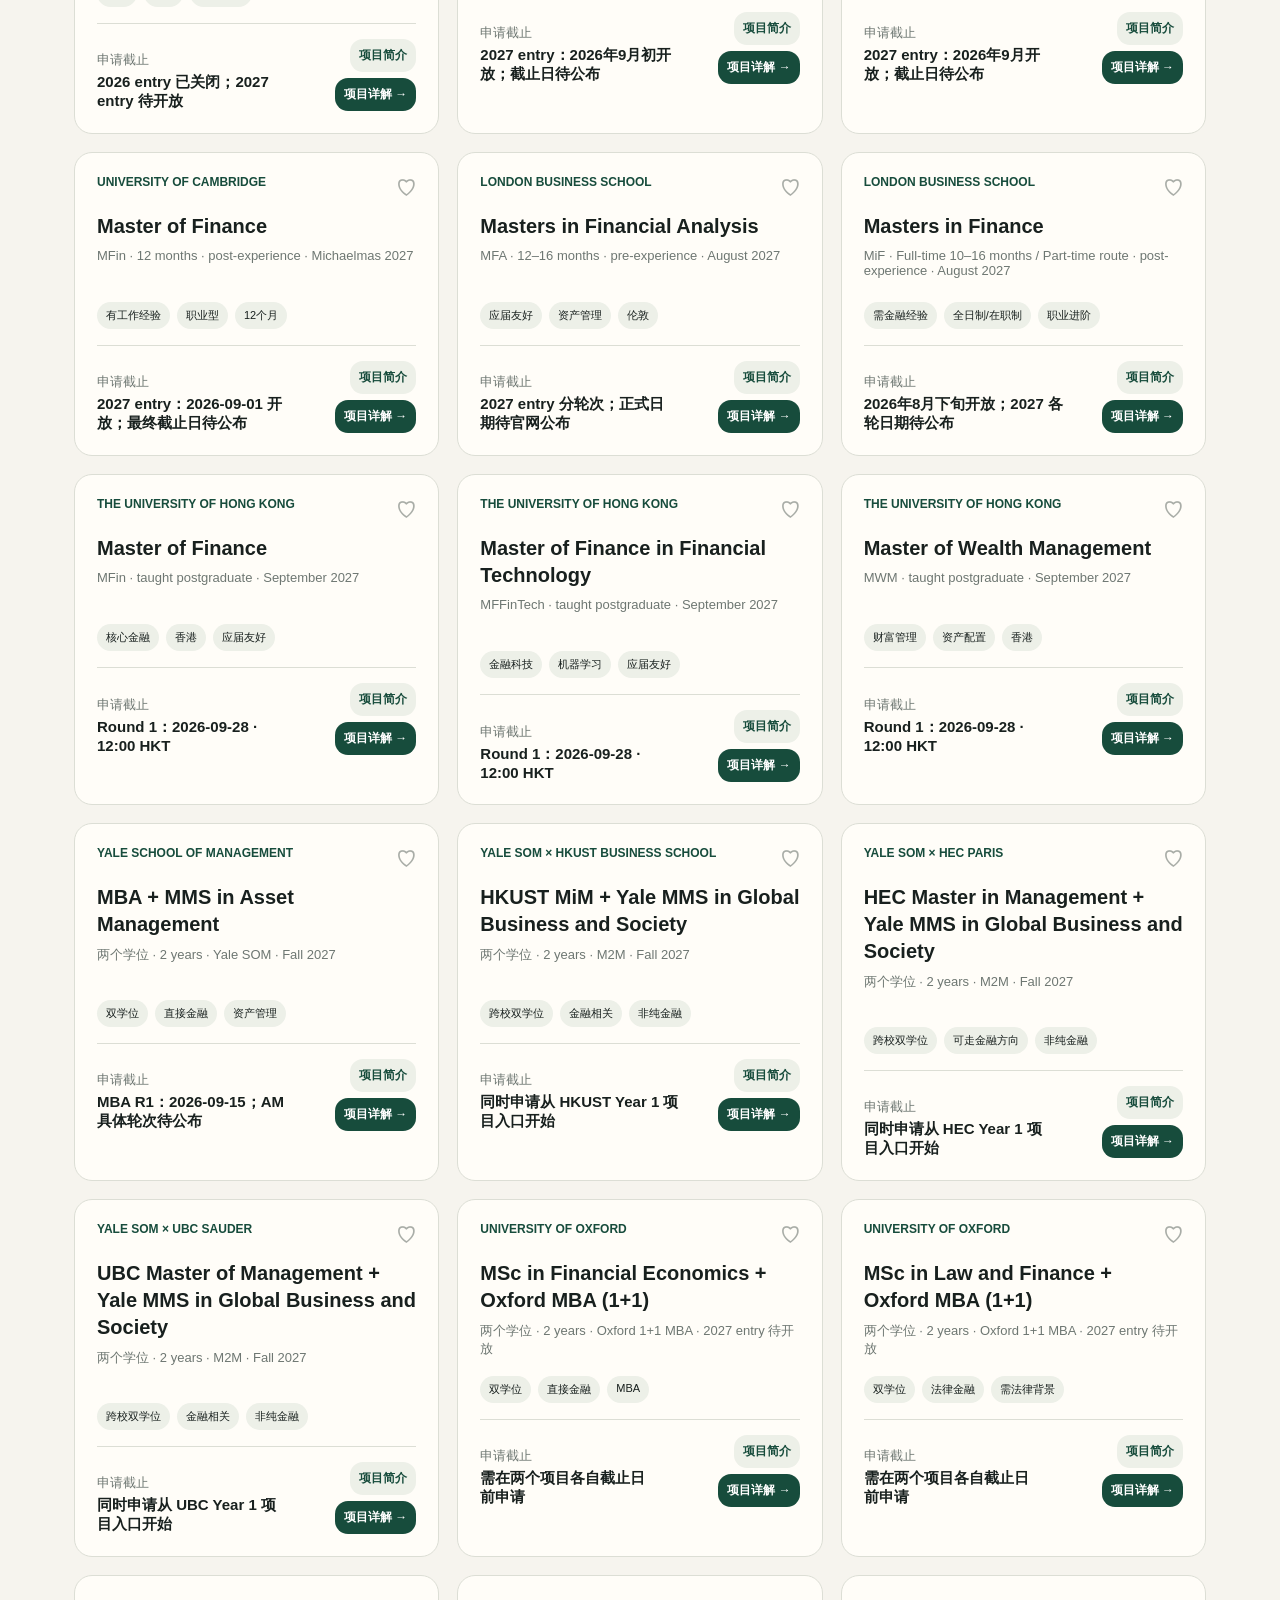
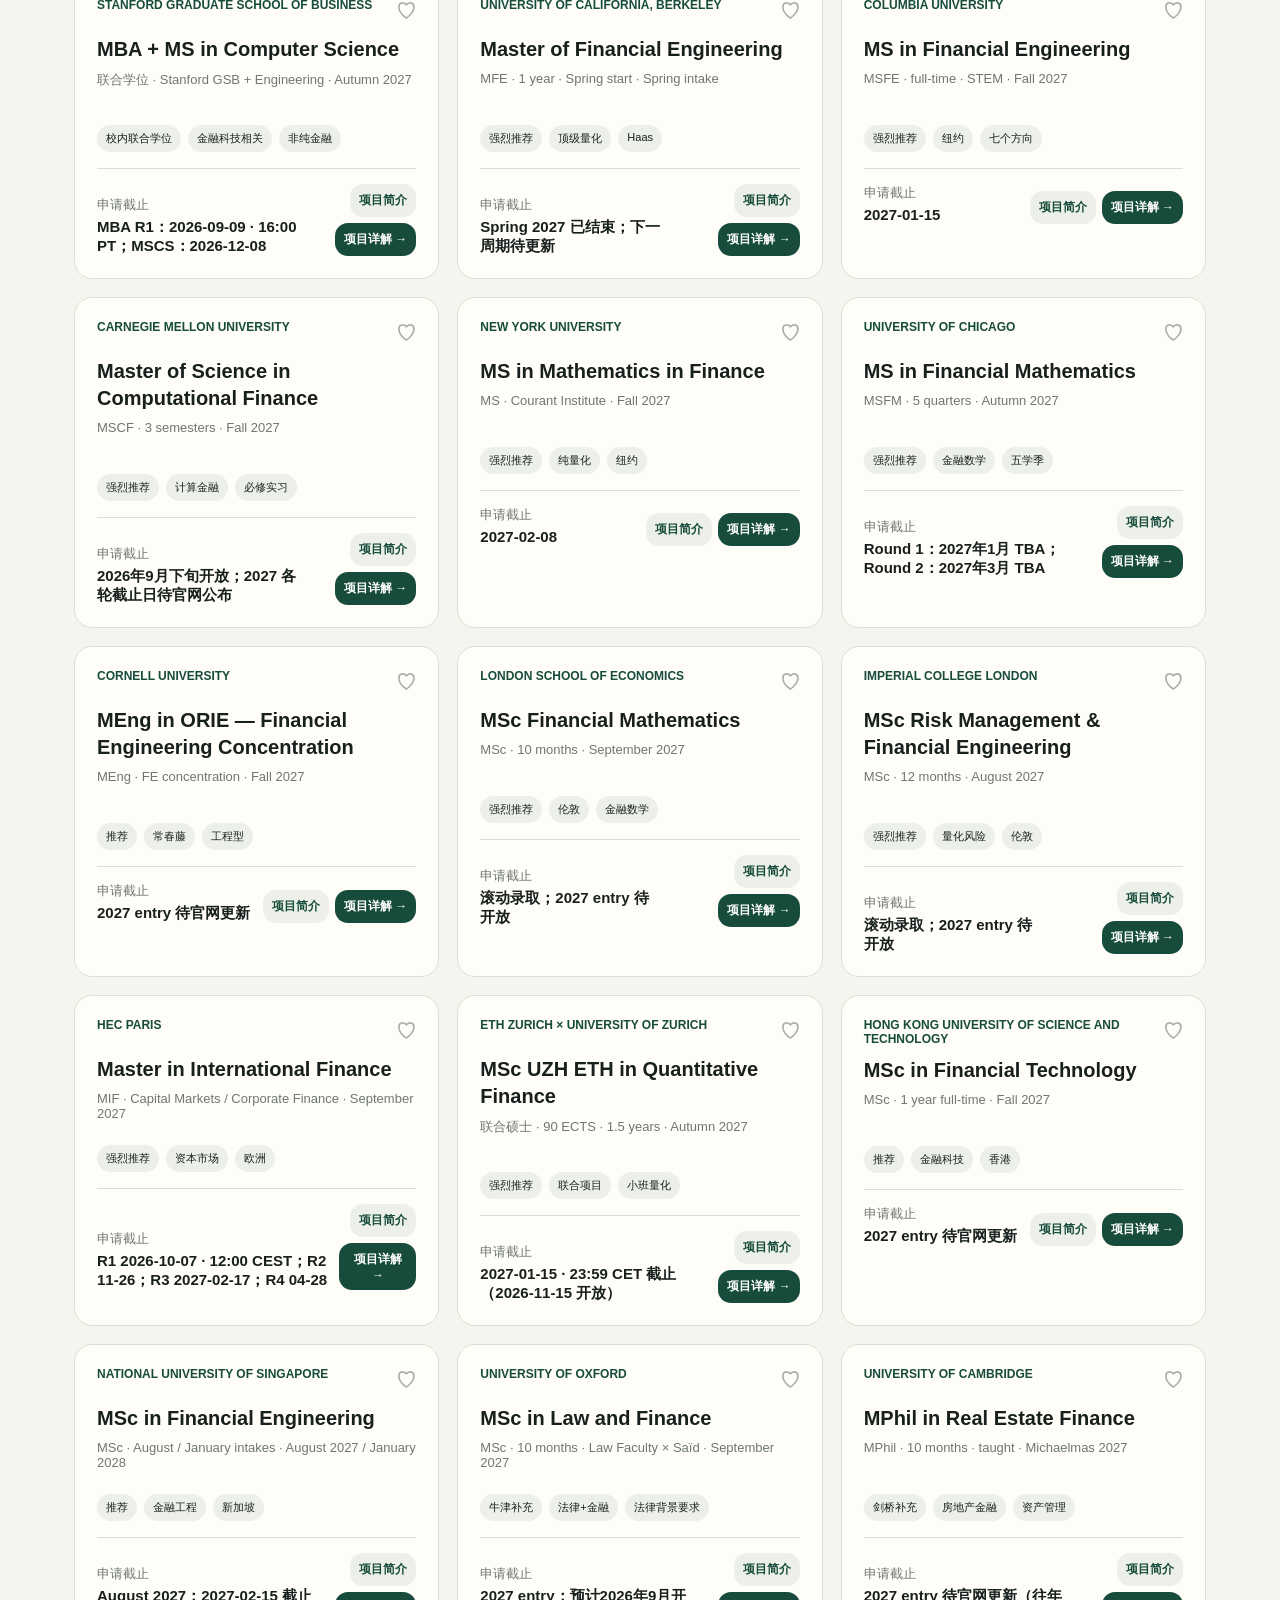
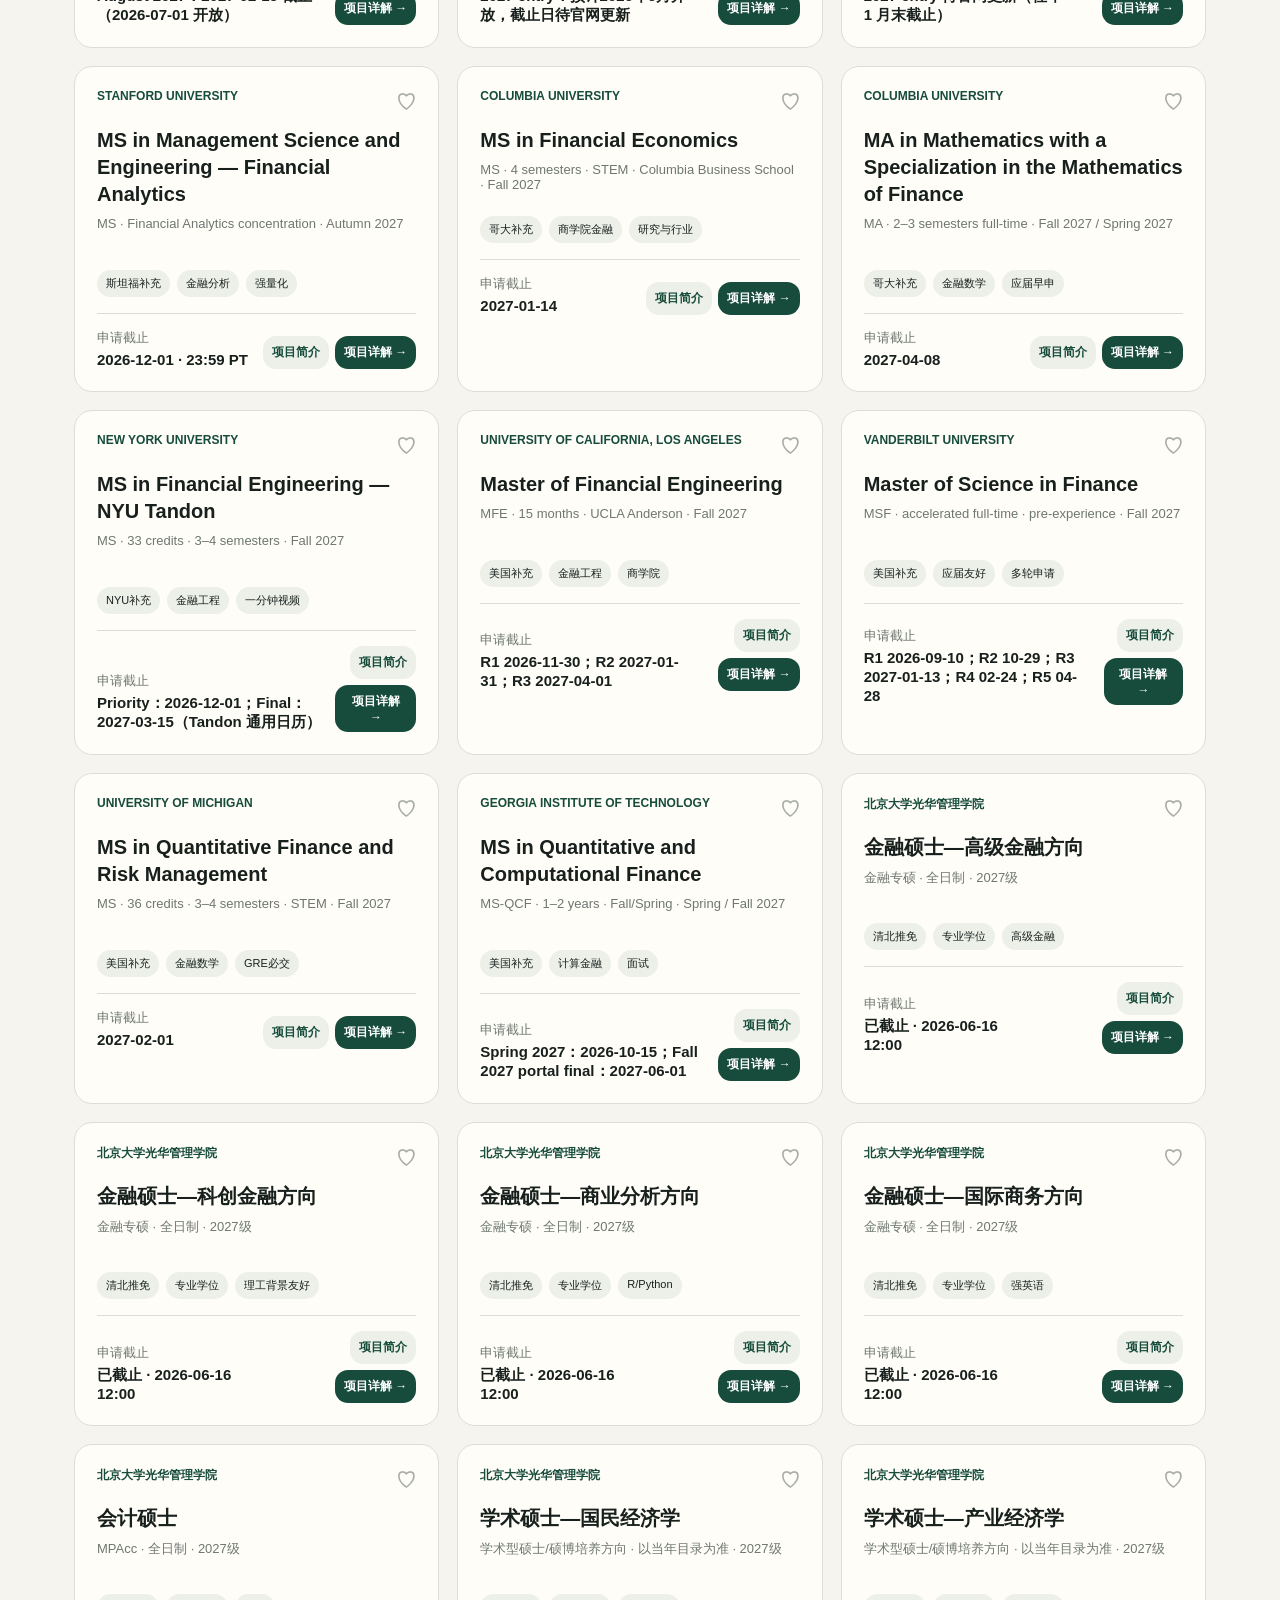
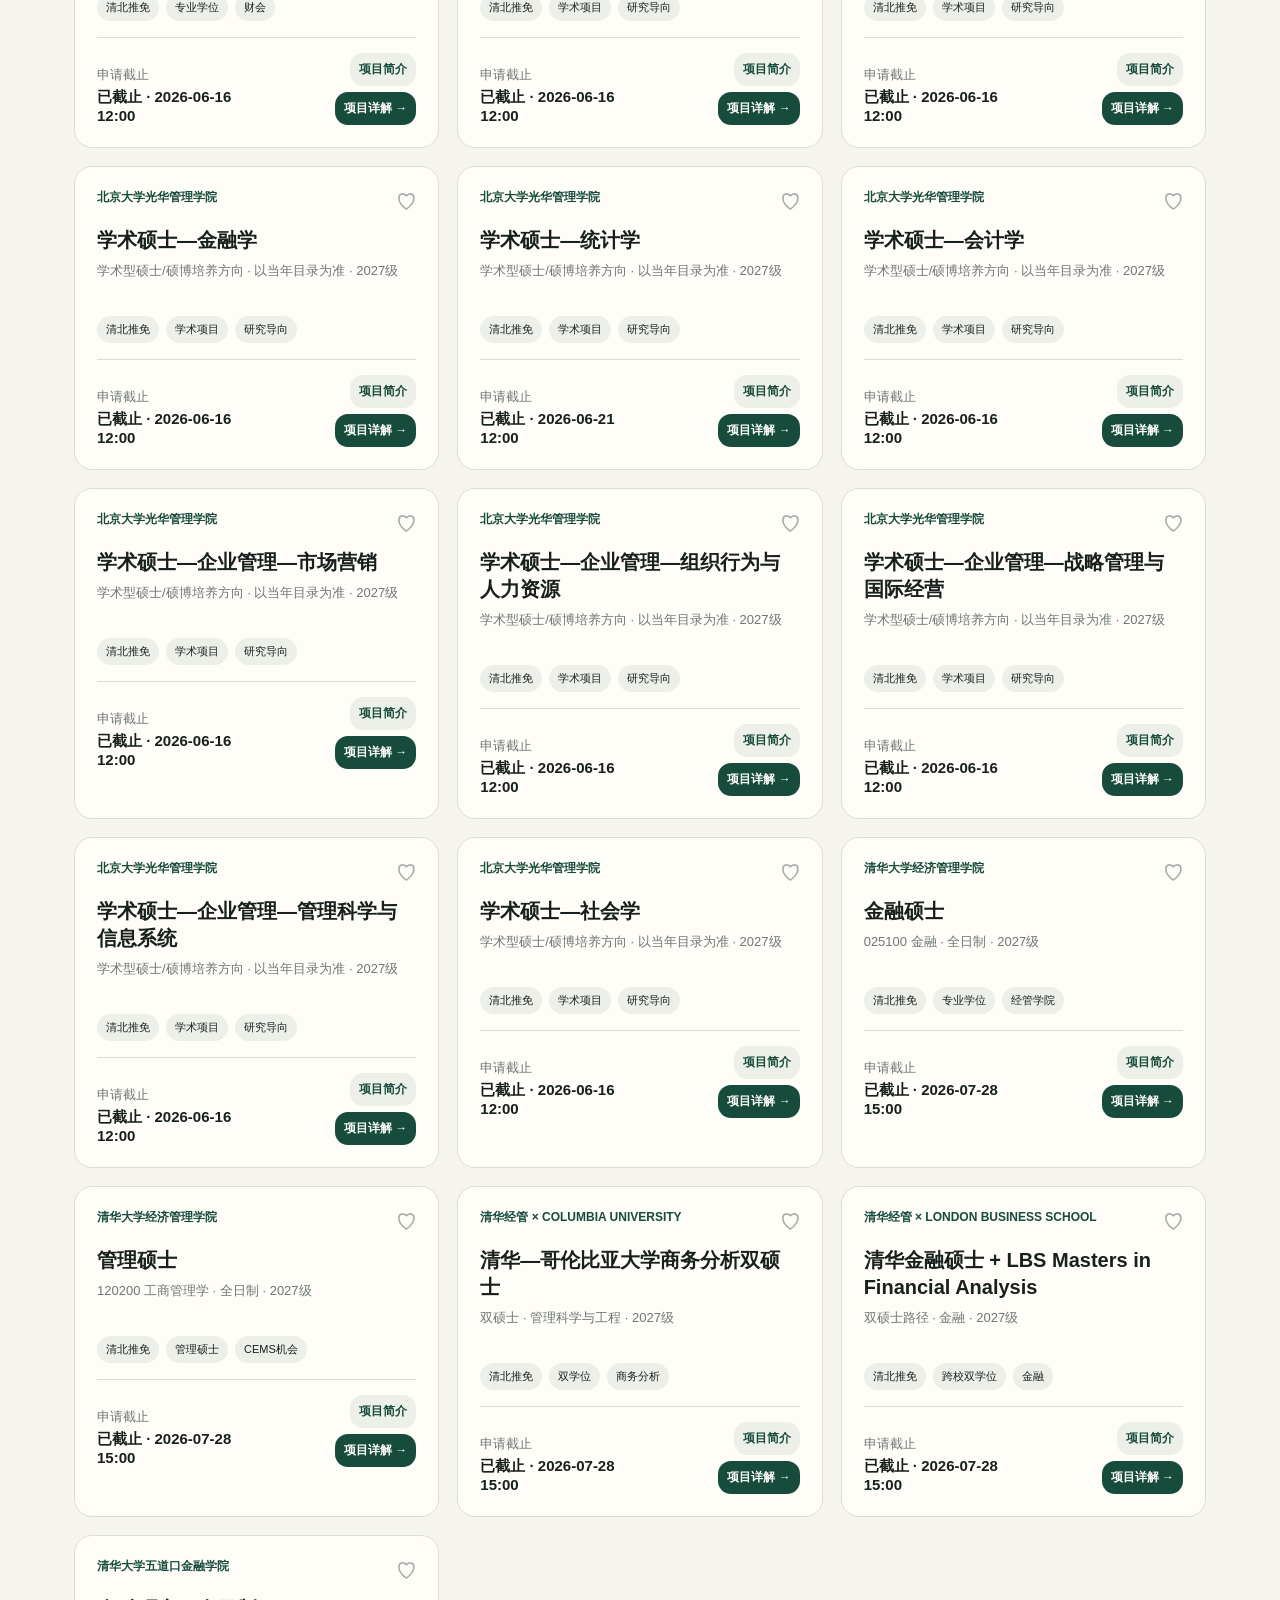
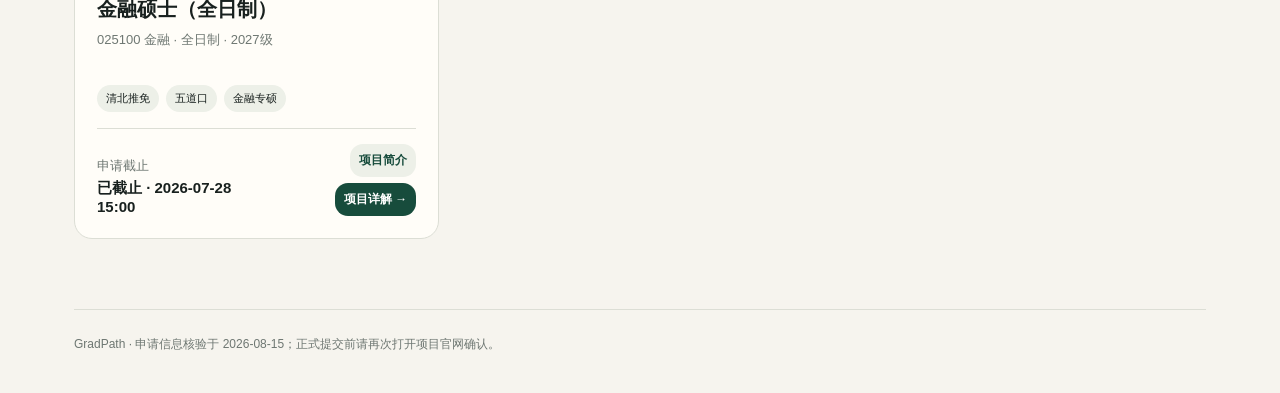
==== commit 94c999e0: "Add private personal and project document vault" ====
--- a/index.html
+++ b/index.html
@@ -33,6 +33,7 @@
   <dialog id="dialog"><div class="modal" id="modal"></div></dialog>
   <dialog id="assessDialog" class="assess-dialog"><div class="modal" id="assessModal"></div></dialog>
   <script src="data.js"></script>
+  <script src="official-links.js?v=20260815-2"></script>
   <script>
   const programs=window.GRADPATH_PROGRAMS||[
     {id:1,school:'Massachusetts Institute of Technology',aliases:'MIT 麻省理工',name:'Master of Science in Electrical Engineering and Computer Science',degree:'SM · 校内研究型项目',field:'Computer Science AI EECS 计算机 人工智能',deadline:'以官网当期通知为准',term:'Fall intake',tags:['研究导向','全日制','STEM'],url:'https://www.eecs.mit.edu/academics/graduate-programs/admission-process/',materials:['在线申请表','成绩单','3 封推荐信','Statement of Objectives','英语能力证明（如适用）'],events:[['入学前 12–15 个月','确认研究方向与项目适配度'],['9–10 月','准备文书、推荐信与成绩单'],['官网截止日前','提交并复核申请'],['提交后','跟踪状态及补件通知']]},
@@ -44,6 +45,7 @@
   ];
   let saved=new Set(JSON.parse(localStorage.getItem('gradpath-saved')||'[]')), current=[...programs], filter='all';
   const esc=s=>String(s??'').replace(/[&<>"']/g,c=>({'&':'&amp;','<':'&lt;','>':'&gt;','"':'&quot;',"'":'&#39;'}[c]));
+  function officialLinkHtml(p){const links=window.GRADPATH_GET_OFFICIAL_LINKS?window.GRADPATH_GET_OFFICIAL_LINKS(p):{program:p.url,apply:p.url,same:true};return links.same?`<a href="${esc(links.program)}" target="_blank" rel="noopener">项目官网与申请入口 ↗</a>`:`<a href="${esc(links.program)}" target="_blank" rel="noopener">官网项目介绍 ↗</a>　<a href="${esc(links.apply)}" target="_blank" rel="noopener">官网申请入口 ↗</a>`}
   const schoolInput=document.querySelector('#school'),majorInput=document.querySelector('#major');
   const featuredSchools=[['MIT','MIT'],['耶鲁','耶鲁'],['普林斯顿','普林斯顿'],['哈佛','哈佛'],['斯坦福','斯坦福'],['牛津','牛津'],['剑桥','剑桥'],['LBS','LBS'],['港大','港大']];
   const popularDirections=[['金融','核心金融与投资'],['金融工程','数理与衍生品方向'],['量化','量化金融、交易与建模'],['资产管理','投资、财富与资产配置'],['金融科技','FinTech、数据与机器学习']];
@@ -56,7 +58,7 @@
   function showMajorSuggestions(){const q=majorInput.value.trim().toLowerCase();let items;if(q){items=programs.filter(p=>`${p.name} ${p.field||''} ${(p.tags||[]).join(' ')}`.toLowerCase().includes(q)).slice(0,8).map(p=>({title:p.name,value:p.name,school:p.school,subtitle:p.school}))}else{items=popularDirections.map(([title,subtitle])=>({title,value:title,subtitle:`热门方向 · ${subtitle}`}))}const panel=document.querySelector('#majorSuggestions');panel._items=items;panel.innerHTML=suggestionHTML(items,q?'匹配项目':'热门项目方向');panel.classList.add('open');majorInput.setAttribute('aria-expanded','true');closeSuggestions(panel)}
   function render(){let list=filter==='saved'?current.filter(p=>saved.has(p.id)):filter==='dual'?current.filter(p=>p.isDual):filter==='recommended'?current.filter(p=>p.isRecommended):filter==='china'?current.filter(p=>p.isChinaRecommend):current;document.querySelector('#count').textContent=`找到 ${list.length} 个项目 · 信息需以官网实时核验`;document.querySelector('#grid').innerHTML=list.length?list.map(p=>`<article class="card"><div class="top"><div class="school">${p.school}</div><button class="save ${saved.has(p.id)?'on':''}" data-save="${p.id}" aria-label="收藏">${saved.has(p.id)?'♥':'♡'}</button></div><h3>${p.name}</h3><div class="meta">${p.degree} · ${p.term}</div><div class="tags">${p.tags.map(t=>`<span class="tag">${t}</span>`).join('')}</div><div class="deadline"><div><small>申请截止</small><strong>${p.deadline}</strong></div><div class="card-actions"><button class="summary" data-id="${p.id}">项目简介</button><button class="detail" data-detail="${p.id}">项目详解 →</button></div></div></article>`).join(''):`<div class="empty"><b>没有找到匹配项目</b><p>请更换学校或方向关键词。</p></div>`}
   function search(options={}){const s=schoolInput.value.trim().toLowerCase(),m=majorInput.value.trim().toLowerCase();current=programs.filter(p=>(!s||matchesSchool(p,s))&&(!m||`${p.name} ${p.field||''} ${(p.tags||[]).join(' ')}`.toLowerCase().includes(m)));document.querySelector('#resultTitle').textContent=options.title||(s||m?'检索结果':'精选项目');if(!options.keepTag)document.querySelectorAll('.school-tag').forEach(x=>x.classList.remove('active'));closeSuggestions();render()}
-  function openDetail(p){document.querySelector('#modal').innerHTML=`<div class="modal-head"><div><div class="school">${p.school}</div><h2>${p.name}</h2><div class="meta">${p.degree} · ${p.term}</div></div><button class="close" id="close">×</button></div><div class="sections"><section class="section"><h4>建议申请时间线</h4><div class="timeline">${p.events.map(e=>`<div class="event"><b>${e[0]}</b><p>${e[1]}</p></div>`).join('')}</div></section><section class="section"><h4>材料准备清单</h4>${p.materials.map((x,i)=>`<label class="check"><input type="checkbox" data-check="${p.id}-${i}" ${localStorage.getItem('check-'+p.id+'-'+i)==='1'?'checked':''}><span>${x}</span></label>`).join('')}</section></div><div class="source">官网来源：<a href="${p.url}" target="_blank" rel="noopener">打开项目/招生官方页面 ↗</a></div><div class="notice">申请资料核验于 ${window.GRADPATH_DATA_DATE||'2026-08-15'}。官网尚未公布的新周期日期会保留“待公布”，不会用往年日期替代；正式提交前请再次核对官方页面。</div>`;document.querySelector('#dialog').showModal();document.querySelector('#close').onclick=()=>document.querySelector('#dialog').close();document.querySelectorAll('[data-check]').forEach(x=>x.onchange=()=>localStorage.setItem('check-'+x.dataset.check,x.checked?'1':'0'))}
+  function openDetail(p){document.querySelector('#modal').innerHTML=`<div class="modal-head"><div><div class="school">${p.school}</div><h2>${p.name}</h2><div class="meta">${p.degree} · ${p.term}</div></div><button class="close" id="close">×</button></div><div class="sections"><section class="section"><h4>建议申请时间线</h4><div class="timeline">${p.events.map(e=>`<div class="event"><b>${e[0]}</b><p>${e[1]}</p></div>`).join('')}</div></section><section class="section"><h4>材料准备清单</h4>${p.materials.map((x,i)=>`<label class="check"><input type="checkbox" data-check="${p.id}-${i}" ${localStorage.getItem('check-'+p.id+'-'+i)==='1'?'checked':''}><span>${x}</span></label>`).join('')}</section></div><div class="source">官网来源：${officialLinkHtml(p)}</div><div class="notice">申请资料核验于 ${window.GRADPATH_DATA_DATE||'2026-08-15'}。官网尚未公布的新周期日期会保留“待公布”，不会用往年日期替代；正式提交前请再次核对官方页面。</div>`;document.querySelector('#dialog').showModal();document.querySelector('#close').onclick=()=>document.querySelector('#dialog').close();document.querySelectorAll('[data-check]').forEach(x=>x.onchange=()=>localStorage.setItem('check-'+x.dataset.check,x.checked?'1':'0'))}
   schoolInput.addEventListener('focus',showSchoolSuggestions);schoolInput.addEventListener('input',showSchoolSuggestions);majorInput.addEventListener('focus',showMajorSuggestions);majorInput.addEventListener('input',showMajorSuggestions);
   document.querySelector('#schoolSuggestions').addEventListener('click',e=>{const b=e.target.closest('[data-suggestion]');if(!b)return;const item=e.currentTarget._items[+b.dataset.suggestion];schoolInput.value=item.value;setFilterAll();search()});
   document.querySelector('#majorSuggestions').addEventListener('click',e=>{const b=e.target.closest('[data-suggestion]');if(!b)return;const item=e.currentTarget._items[+b.dataset.suggestion];majorInput.value=item.value;if(item.school)schoolInput.value=item.school;setFilterAll();search()});
@@ -64,9 +66,9 @@
   document.querySelector('#searchBtn').onclick=()=>{setFilterAll();search()};[schoolInput,majorInput].forEach(x=>x.addEventListener('keydown',e=>{if(e.key==='Enter'){setFilterAll();search()}if(e.key==='Escape')closeSuggestions()}));document.addEventListener('click',e=>{if(!e.target.closest('.autocomplete'))closeSuggestions()});document.querySelector('#grid').onclick=e=>{const save=e.target.closest('[data-save]'),detail=e.target.closest('[data-id]');if(save){let id=+save.dataset.save;saved.has(id)?saved.delete(id):saved.add(id);localStorage.setItem('gradpath-saved',JSON.stringify([...saved]));render()}if(detail)openDetail(programs.find(p=>p.id===+detail.dataset.id))};document.querySelectorAll('[data-filter]').forEach(b=>b.onclick=()=>{document.querySelectorAll('[data-filter]').forEach(x=>x.classList.remove('active'));b.classList.add('active');filter=b.dataset.filter;render()});document.querySelector('#dialog').onclick=e=>{if(e.target.id==='dialog')e.target.close()};render();
   </script>
   <script src="cases.js"></script>
-  <script src="evaluator-v2.js"></script>
+  <script src="evaluator-v2.js?v=20260815-2"></script>
   <script src="detail-nav.js"></script>
   <script src="ai-assistant.js"></script>
-  <script src="timeline-nav.js"></script>
+  <script src="timeline-nav.js?v=20260816-1"></script>
 </body>
 </html>
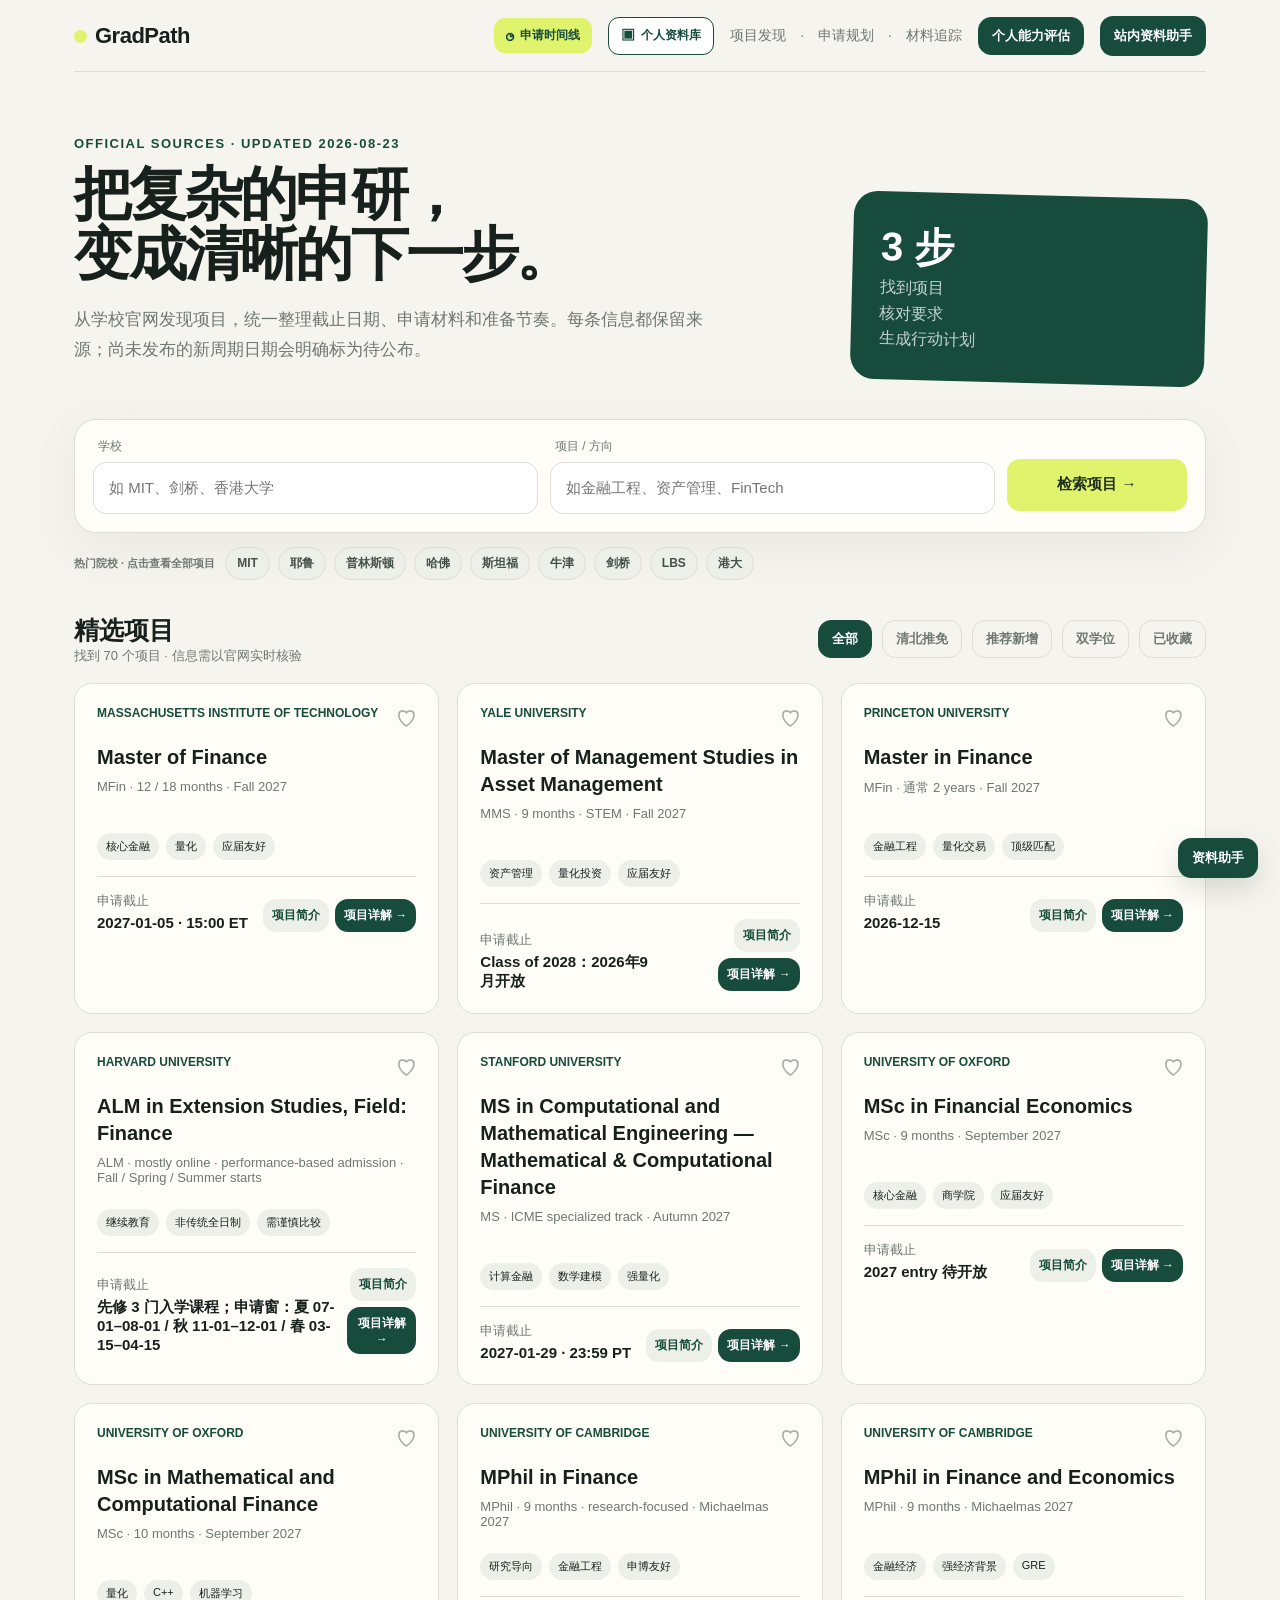
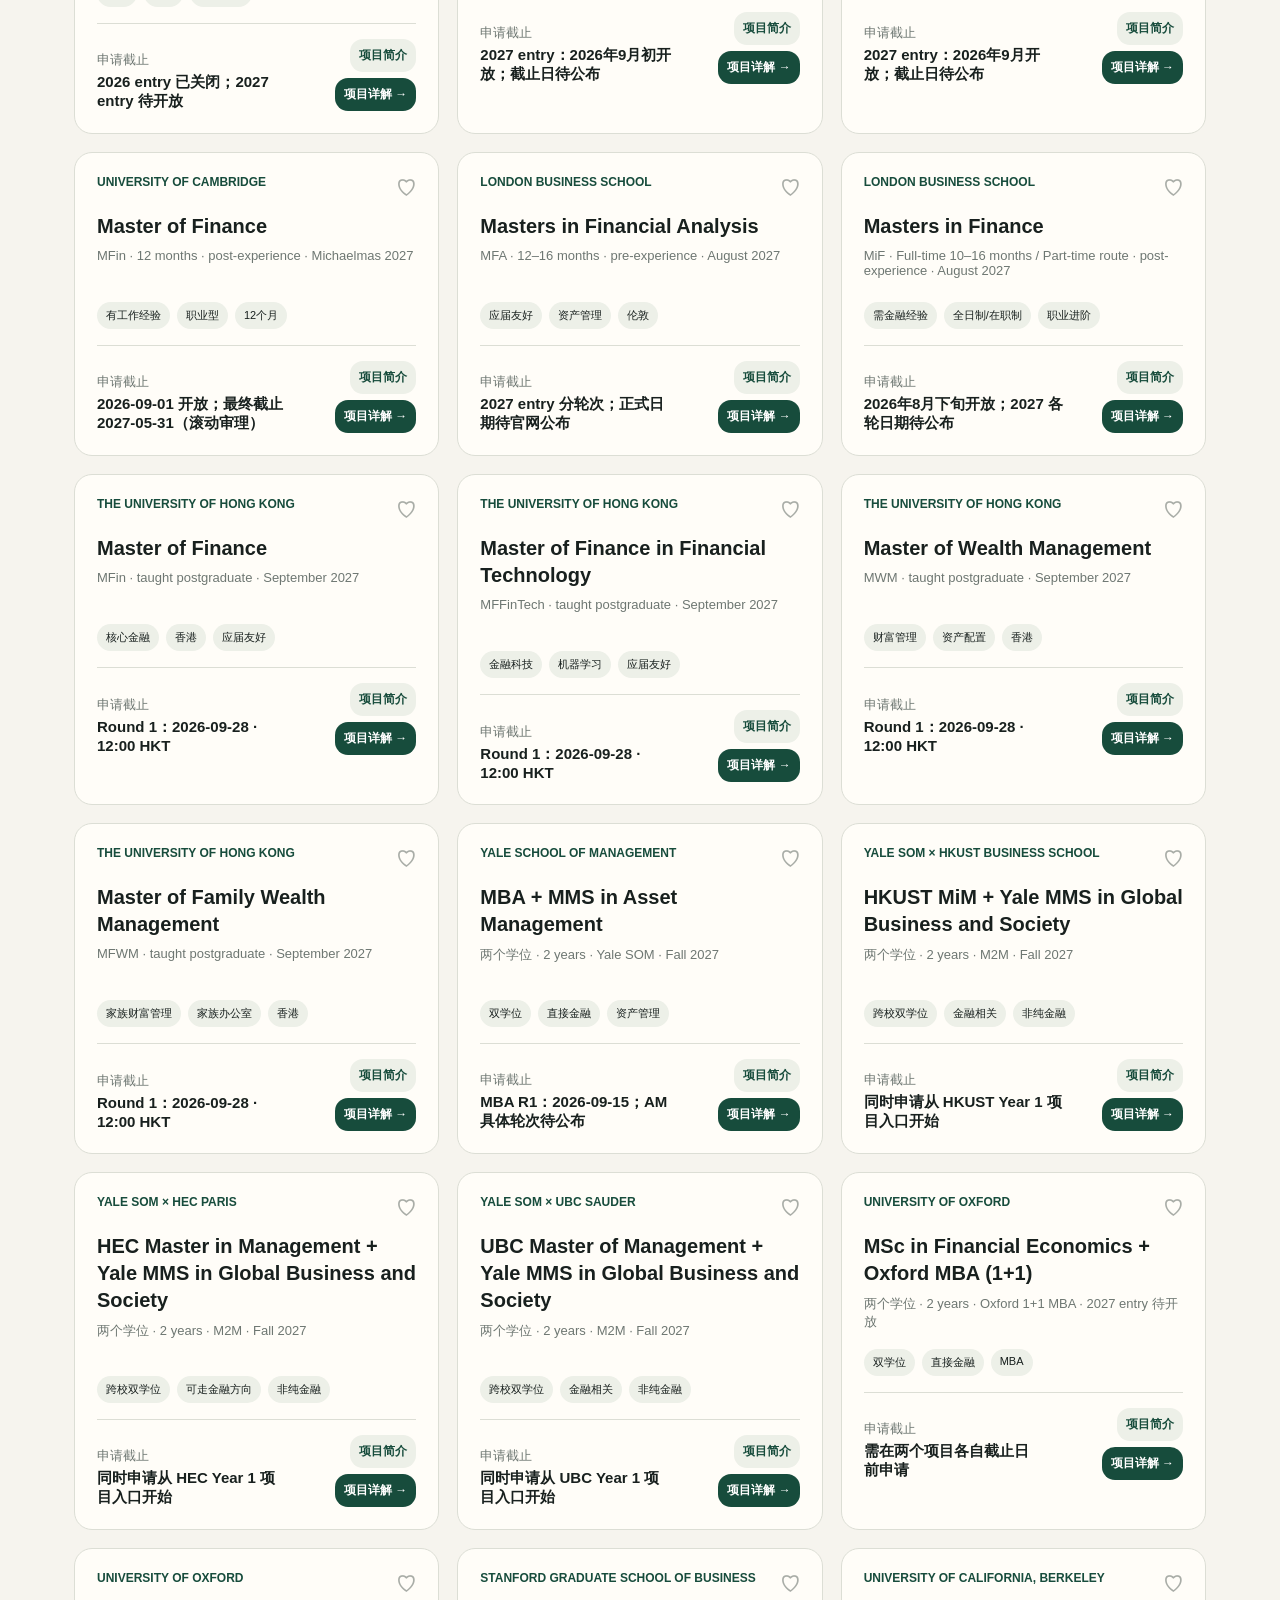
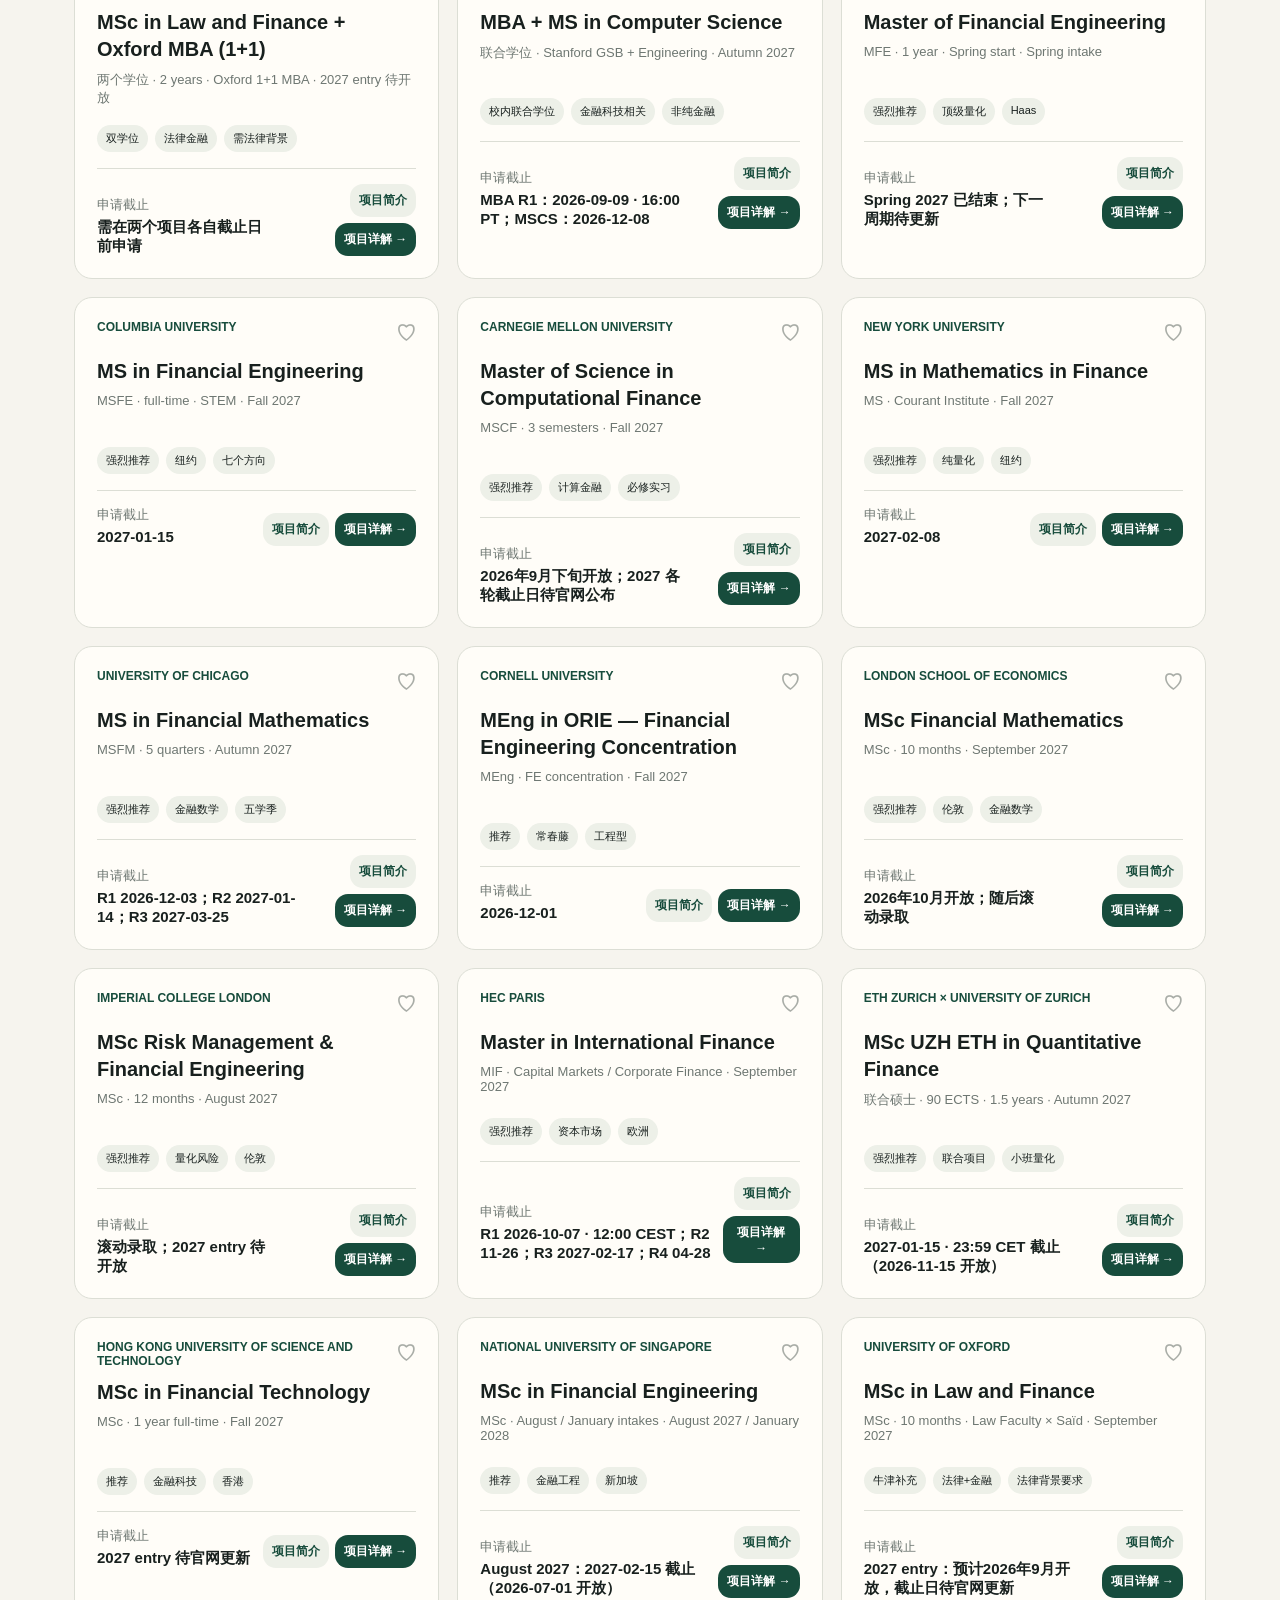
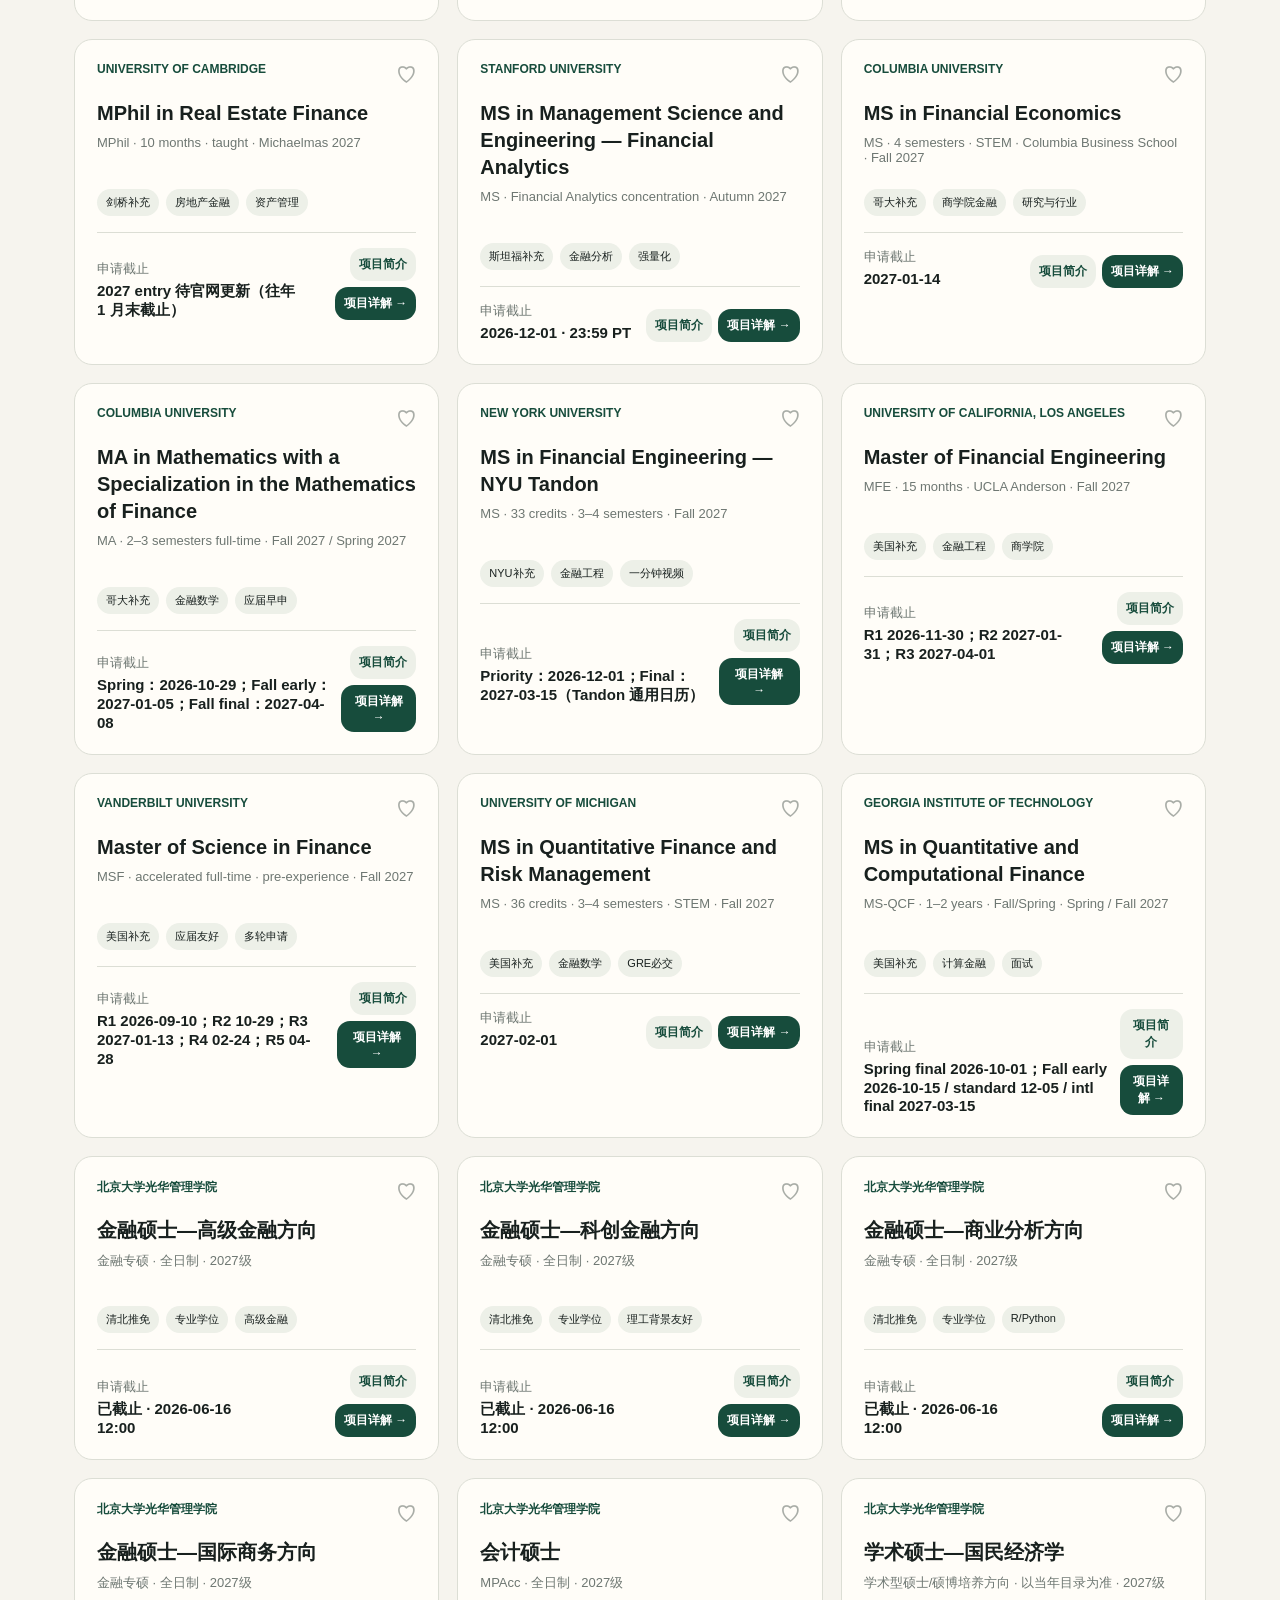
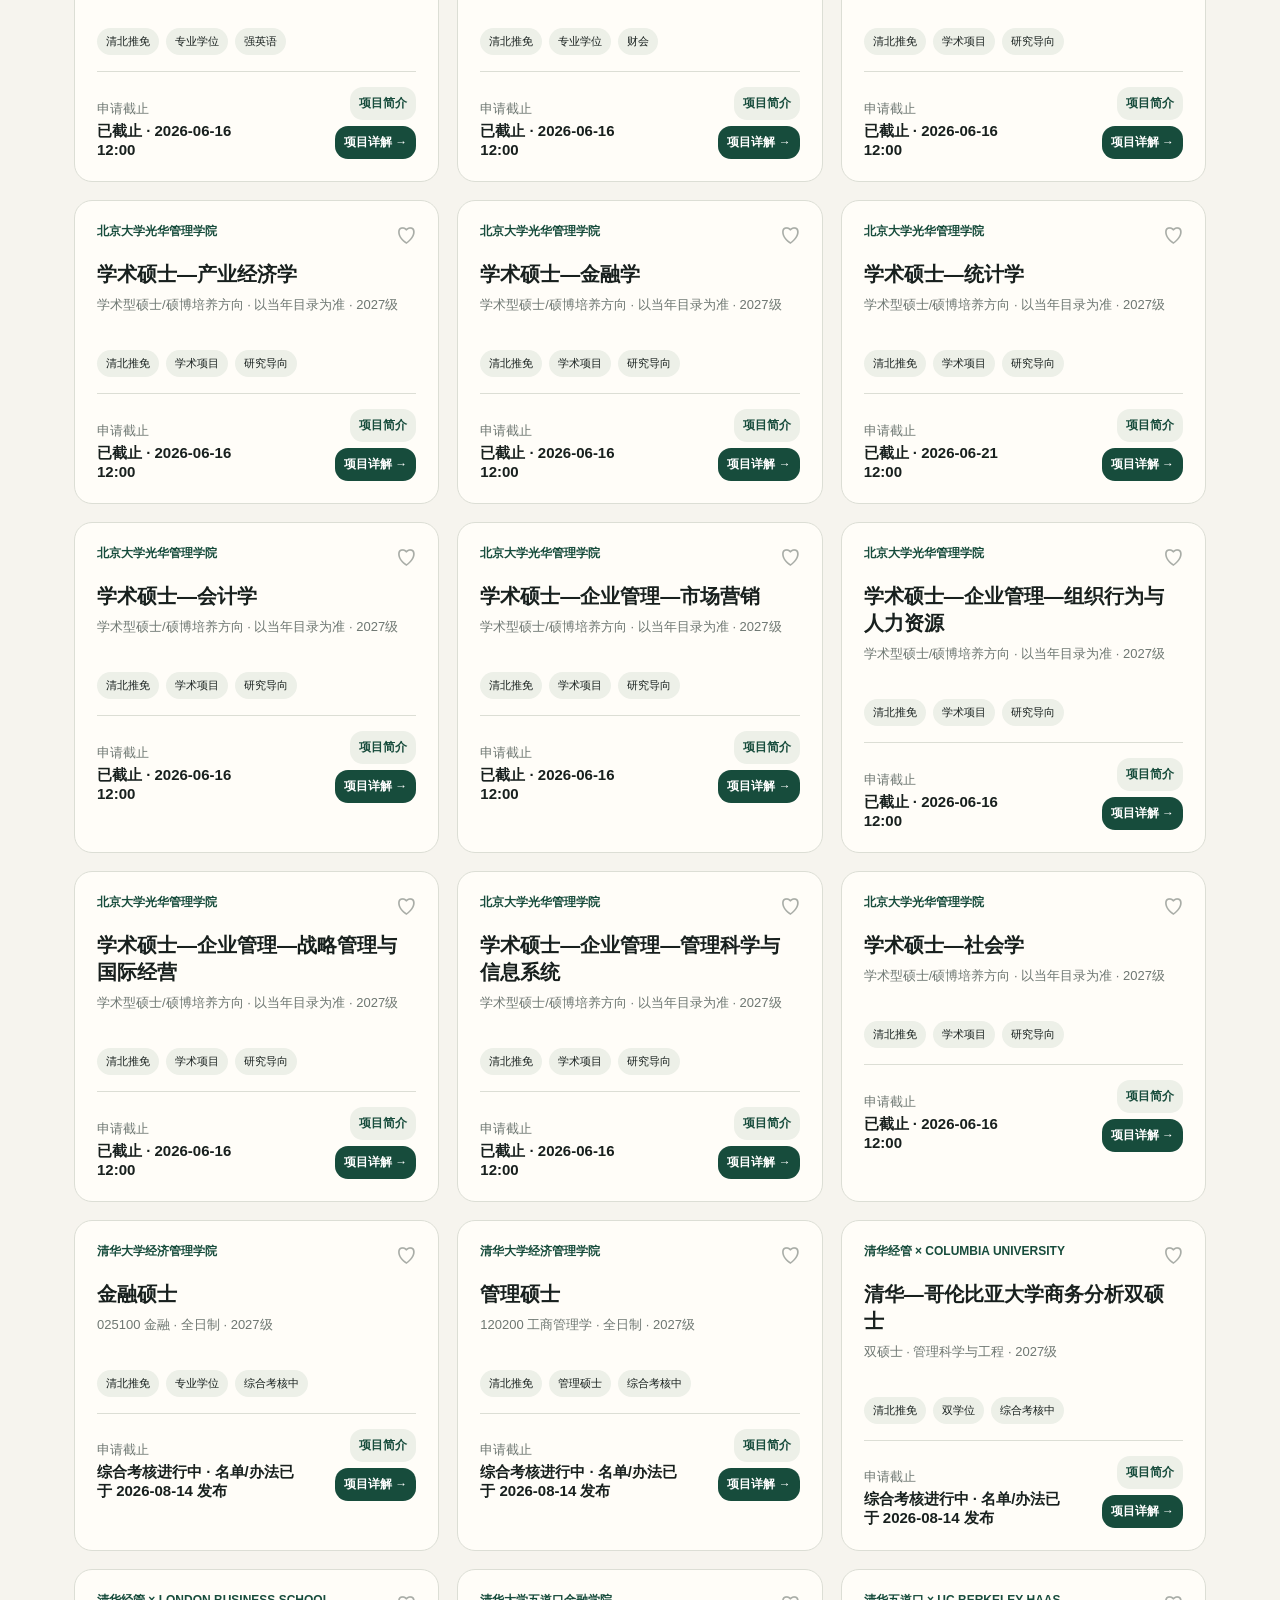
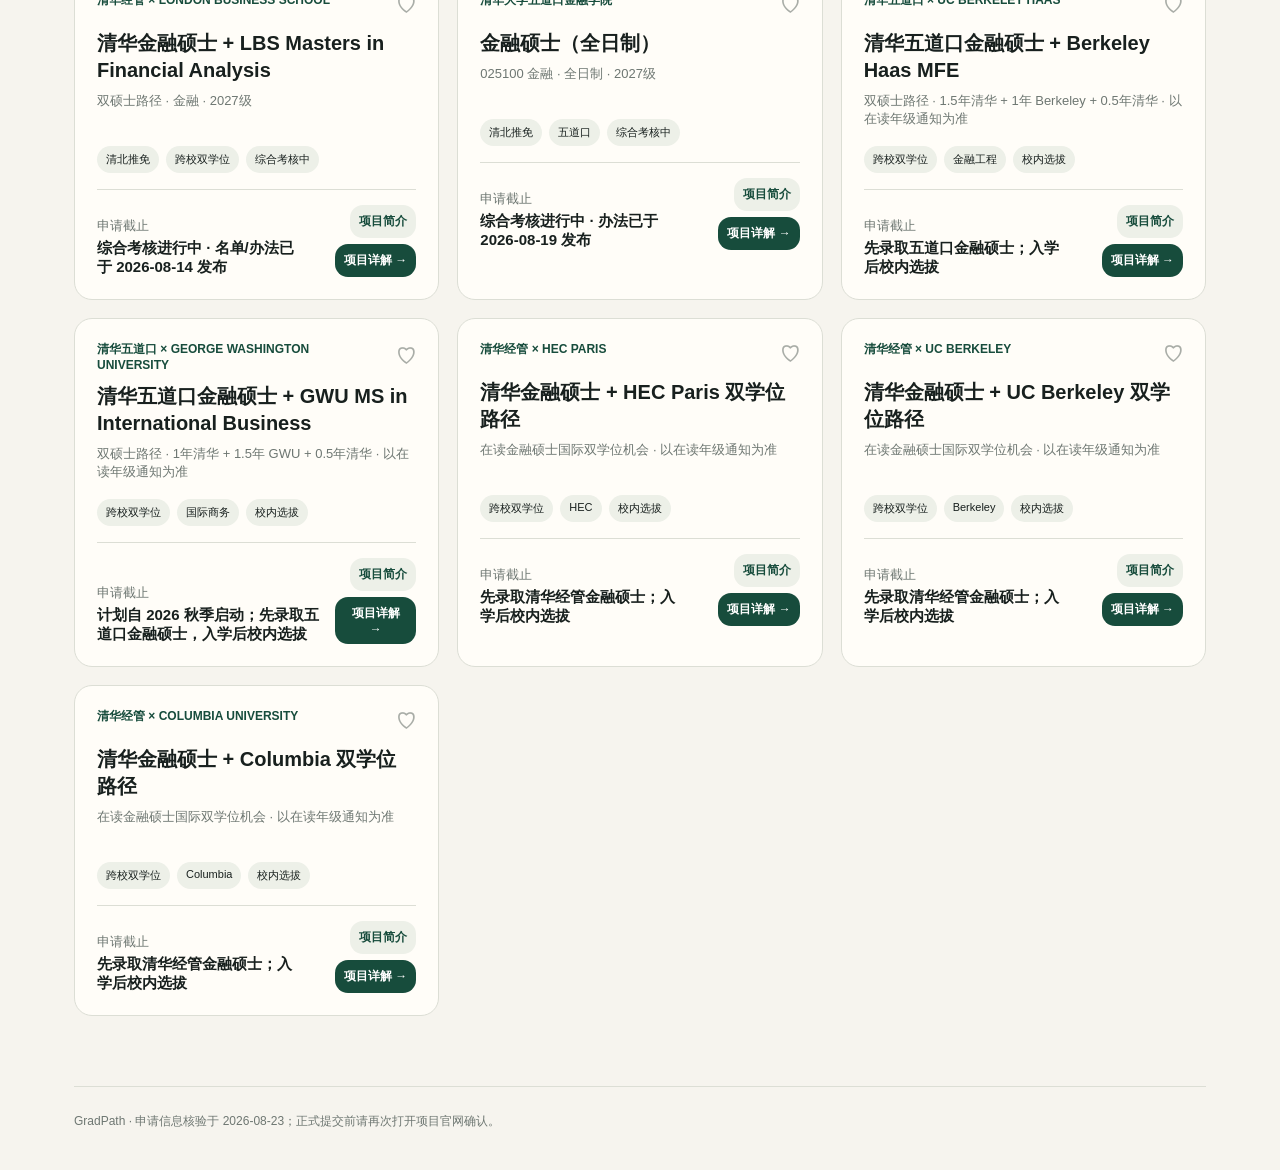
==== commit b0d00ac4: "Update 2027 application data, requirements and timelines Refresh verified deadlines and materials, a" ====
--- a/index.html
+++ b/index.html
@@ -17,7 +17,7 @@
 <body>
   <div class="wrap">
     <header><div class="brand"><i></i>GradPath</div><div style="display:flex;align-items:center;gap:16px"><div class="nav">项目发现　·　申请规划　·　材料追踪</div><button class="filter active" id="assessBtn">个人能力评估</button></div></header>
-    <section class="hero"><div><div class="eyebrow">OFFICIAL SOURCES · UPDATED 2026-08-15</div><h1>把复杂的申研，<br>变成清晰的下一步。</h1><p>从学校官网发现项目，统一整理截止日期、申请材料和准备节奏。每条信息都保留来源；尚未发布的新周期日期会明确标为待公布。</p></div><aside class="stamp"><b>3 步</b><span>找到项目<br>核对要求<br>生成行动计划</span></aside></section>
+    <section class="hero"><div><div class="eyebrow">OFFICIAL SOURCES · UPDATED 2026-08-23</div><h1>把复杂的申研，<br>变成清晰的下一步。</h1><p>从学校官网发现项目，统一整理截止日期、申请材料和准备节奏。每条信息都保留来源；尚未发布的新周期日期会明确标为待公布。</p></div><aside class="stamp"><b>3 步</b><span>找到项目<br>核对要求<br>生成行动计划</span></aside></section>
     <section class="search">
       <div class="field autocomplete"><label for="school">学校</label><input id="school" placeholder="如 MIT、剑桥、香港大学" autocomplete="off" aria-autocomplete="list" aria-expanded="false" aria-controls="schoolSuggestions" /><div class="suggestions" id="schoolSuggestions" role="listbox"></div></div>
       <div class="field autocomplete"><label for="major">项目 / 方向</label><input id="major" placeholder="如金融工程、资产管理、FinTech" autocomplete="off" aria-autocomplete="list" aria-expanded="false" aria-controls="majorSuggestions" /><div class="suggestions" id="majorSuggestions" role="listbox"></div></div>
@@ -28,7 +28,7 @@
     </div>
     <div class="toolbar"><div><h2 id="resultTitle">精选项目</h2><div class="count" id="count"></div></div><div class="filters"><button class="filter active" data-filter="all">全部</button><button class="filter" data-filter="china">清北推免</button><button class="filter" data-filter="recommended">推荐新增</button><button class="filter" data-filter="dual">双学位</button><button class="filter" data-filter="saved">已收藏</button></div></div>
     <main class="grid" id="grid"></main>
-    <footer>GradPath · 申请信息核验于 2026-08-15；正式提交前请再次打开项目官网确认。</footer>
+    <footer>GradPath · 申请信息核验于 2026-08-23；正式提交前请再次打开项目官网确认。</footer>
   </div>
   <dialog id="dialog"><div class="modal" id="modal"></div></dialog>
   <dialog id="assessDialog" class="assess-dialog"><div class="modal" id="assessModal"></div></dialog>
@@ -58,7 +58,7 @@
   function showMajorSuggestions(){const q=majorInput.value.trim().toLowerCase();let items;if(q){items=programs.filter(p=>`${p.name} ${p.field||''} ${(p.tags||[]).join(' ')}`.toLowerCase().includes(q)).slice(0,8).map(p=>({title:p.name,value:p.name,school:p.school,subtitle:p.school}))}else{items=popularDirections.map(([title,subtitle])=>({title,value:title,subtitle:`热门方向 · ${subtitle}`}))}const panel=document.querySelector('#majorSuggestions');panel._items=items;panel.innerHTML=suggestionHTML(items,q?'匹配项目':'热门项目方向');panel.classList.add('open');majorInput.setAttribute('aria-expanded','true');closeSuggestions(panel)}
   function render(){let list=filter==='saved'?current.filter(p=>saved.has(p.id)):filter==='dual'?current.filter(p=>p.isDual):filter==='recommended'?current.filter(p=>p.isRecommended):filter==='china'?current.filter(p=>p.isChinaRecommend):current;document.querySelector('#count').textContent=`找到 ${list.length} 个项目 · 信息需以官网实时核验`;document.querySelector('#grid').innerHTML=list.length?list.map(p=>`<article class="card"><div class="top"><div class="school">${p.school}</div><button class="save ${saved.has(p.id)?'on':''}" data-save="${p.id}" aria-label="收藏">${saved.has(p.id)?'♥':'♡'}</button></div><h3>${p.name}</h3><div class="meta">${p.degree} · ${p.term}</div><div class="tags">${p.tags.map(t=>`<span class="tag">${t}</span>`).join('')}</div><div class="deadline"><div><small>申请截止</small><strong>${p.deadline}</strong></div><div class="card-actions"><button class="summary" data-id="${p.id}">项目简介</button><button class="detail" data-detail="${p.id}">项目详解 →</button></div></div></article>`).join(''):`<div class="empty"><b>没有找到匹配项目</b><p>请更换学校或方向关键词。</p></div>`}
   function search(options={}){const s=schoolInput.value.trim().toLowerCase(),m=majorInput.value.trim().toLowerCase();current=programs.filter(p=>(!s||matchesSchool(p,s))&&(!m||`${p.name} ${p.field||''} ${(p.tags||[]).join(' ')}`.toLowerCase().includes(m)));document.querySelector('#resultTitle').textContent=options.title||(s||m?'检索结果':'精选项目');if(!options.keepTag)document.querySelectorAll('.school-tag').forEach(x=>x.classList.remove('active'));closeSuggestions();render()}
-  function openDetail(p){document.querySelector('#modal').innerHTML=`<div class="modal-head"><div><div class="school">${p.school}</div><h2>${p.name}</h2><div class="meta">${p.degree} · ${p.term}</div></div><button class="close" id="close">×</button></div><div class="sections"><section class="section"><h4>建议申请时间线</h4><div class="timeline">${p.events.map(e=>`<div class="event"><b>${e[0]}</b><p>${e[1]}</p></div>`).join('')}</div></section><section class="section"><h4>材料准备清单</h4>${p.materials.map((x,i)=>`<label class="check"><input type="checkbox" data-check="${p.id}-${i}" ${localStorage.getItem('check-'+p.id+'-'+i)==='1'?'checked':''}><span>${x}</span></label>`).join('')}</section></div><div class="source">官网来源：${officialLinkHtml(p)}</div><div class="notice">申请资料核验于 ${window.GRADPATH_DATA_DATE||'2026-08-15'}。官网尚未公布的新周期日期会保留“待公布”，不会用往年日期替代；正式提交前请再次核对官方页面。</div>`;document.querySelector('#dialog').showModal();document.querySelector('#close').onclick=()=>document.querySelector('#dialog').close();document.querySelectorAll('[data-check]').forEach(x=>x.onchange=()=>localStorage.setItem('check-'+x.dataset.check,x.checked?'1':'0'))}
+  function openDetail(p){document.querySelector('#modal').innerHTML=`<div class="modal-head"><div><div class="school">${p.school}</div><h2>${p.name}</h2><div class="meta">${p.degree} · ${p.term}</div></div><button class="close" id="close">×</button></div><div class="sections"><section class="section"><h4>建议申请时间线</h4><div class="timeline">${p.events.map(e=>`<div class="event"><b>${e[0]}</b><p>${e[1]}</p></div>`).join('')}</div></section><section class="section"><h4>材料准备清单</h4>${p.materials.map((x,i)=>`<label class="check"><input type="checkbox" data-check="${p.id}-${i}" ${localStorage.getItem('check-'+p.id+'-'+i)==='1'?'checked':''}><span>${x}</span></label>`).join('')}</section></div><div class="source">官网来源：${officialLinkHtml(p)}</div><div class="notice">申请资料核验于 ${window.GRADPATH_DATA_DATE||'2026-08-23'}。官网尚未公布的新周期日期会保留“待公布”，不会用往年日期替代；正式提交前请再次核对官方页面。</div>`;document.querySelector('#dialog').showModal();document.querySelector('#close').onclick=()=>document.querySelector('#dialog').close();document.querySelectorAll('[data-check]').forEach(x=>x.onchange=()=>localStorage.setItem('check-'+x.dataset.check,x.checked?'1':'0'))}
   schoolInput.addEventListener('focus',showSchoolSuggestions);schoolInput.addEventListener('input',showSchoolSuggestions);majorInput.addEventListener('focus',showMajorSuggestions);majorInput.addEventListener('input',showMajorSuggestions);
   document.querySelector('#schoolSuggestions').addEventListener('click',e=>{const b=e.target.closest('[data-suggestion]');if(!b)return;const item=e.currentTarget._items[+b.dataset.suggestion];schoolInput.value=item.value;setFilterAll();search()});
   document.querySelector('#majorSuggestions').addEventListener('click',e=>{const b=e.target.closest('[data-suggestion]');if(!b)return;const item=e.currentTarget._items[+b.dataset.suggestion];majorInput.value=item.value;if(item.school)schoolInput.value=item.school;setFilterAll();search()});
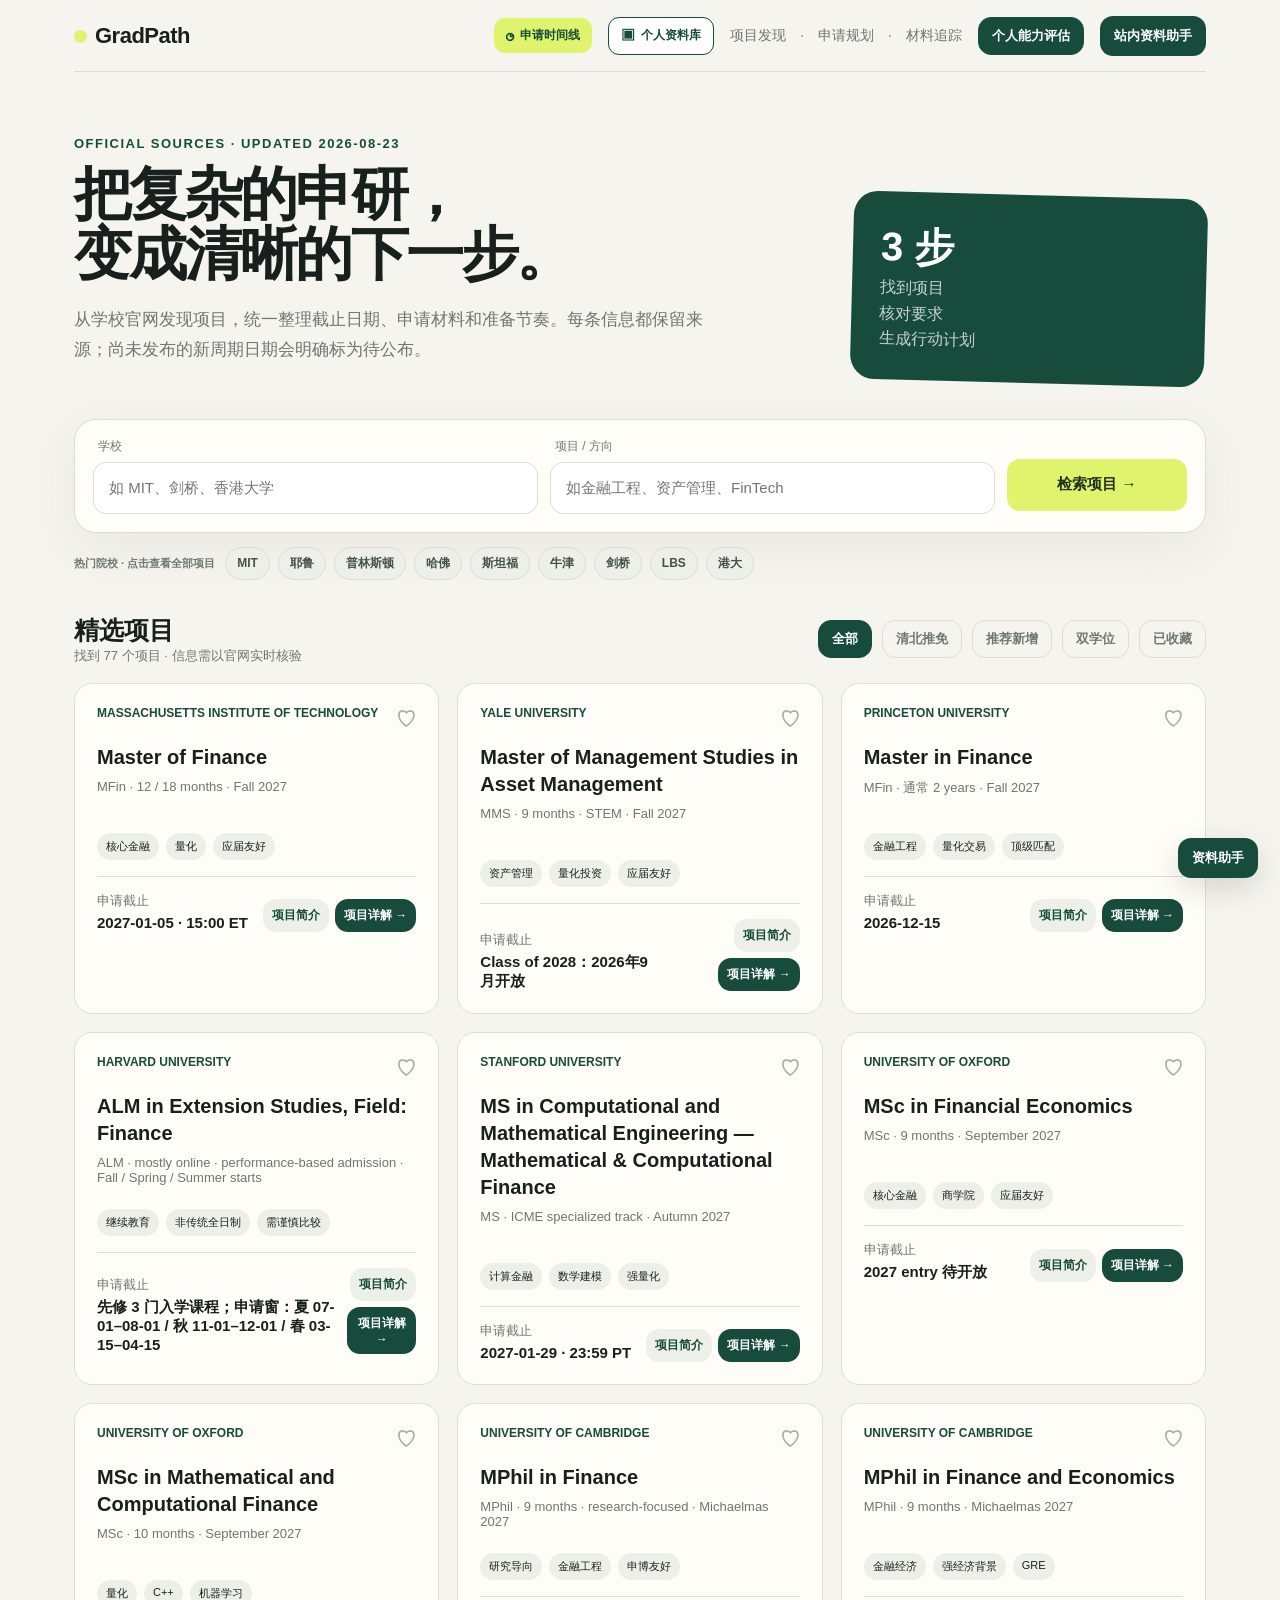
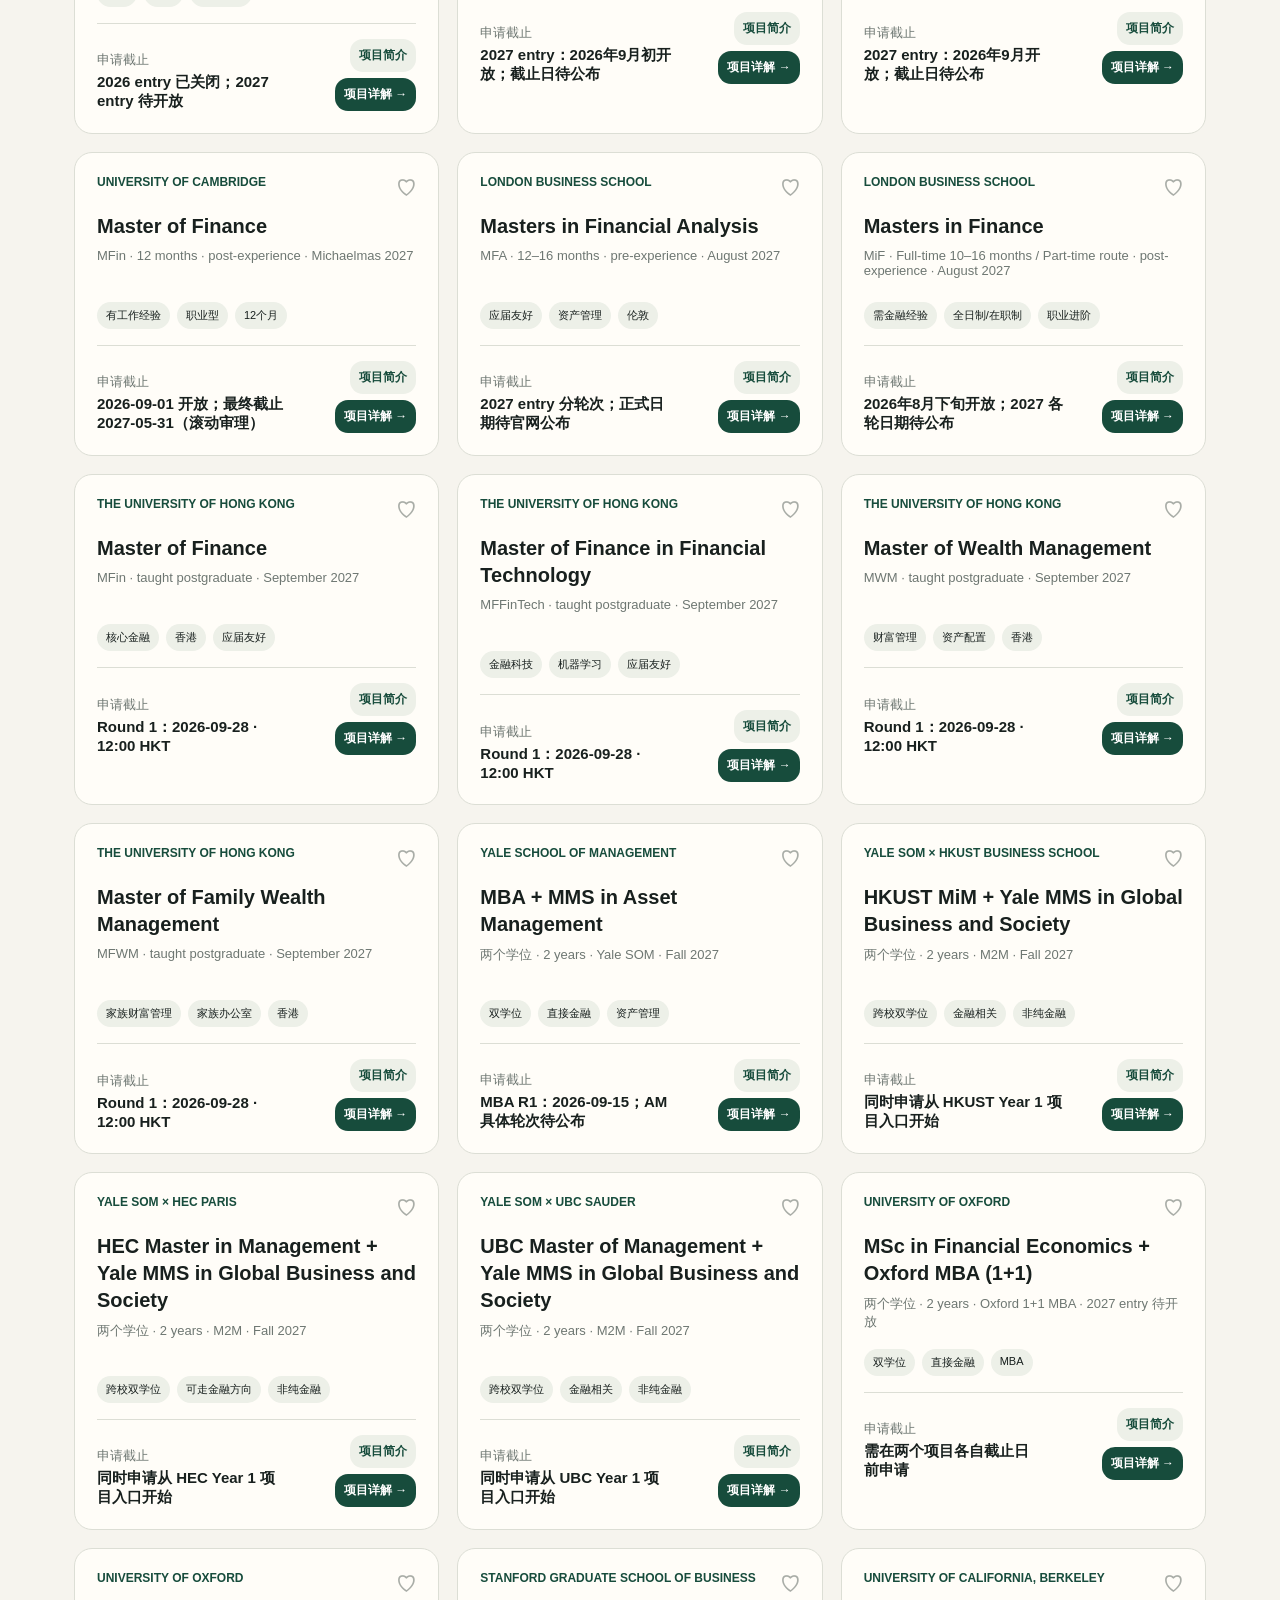
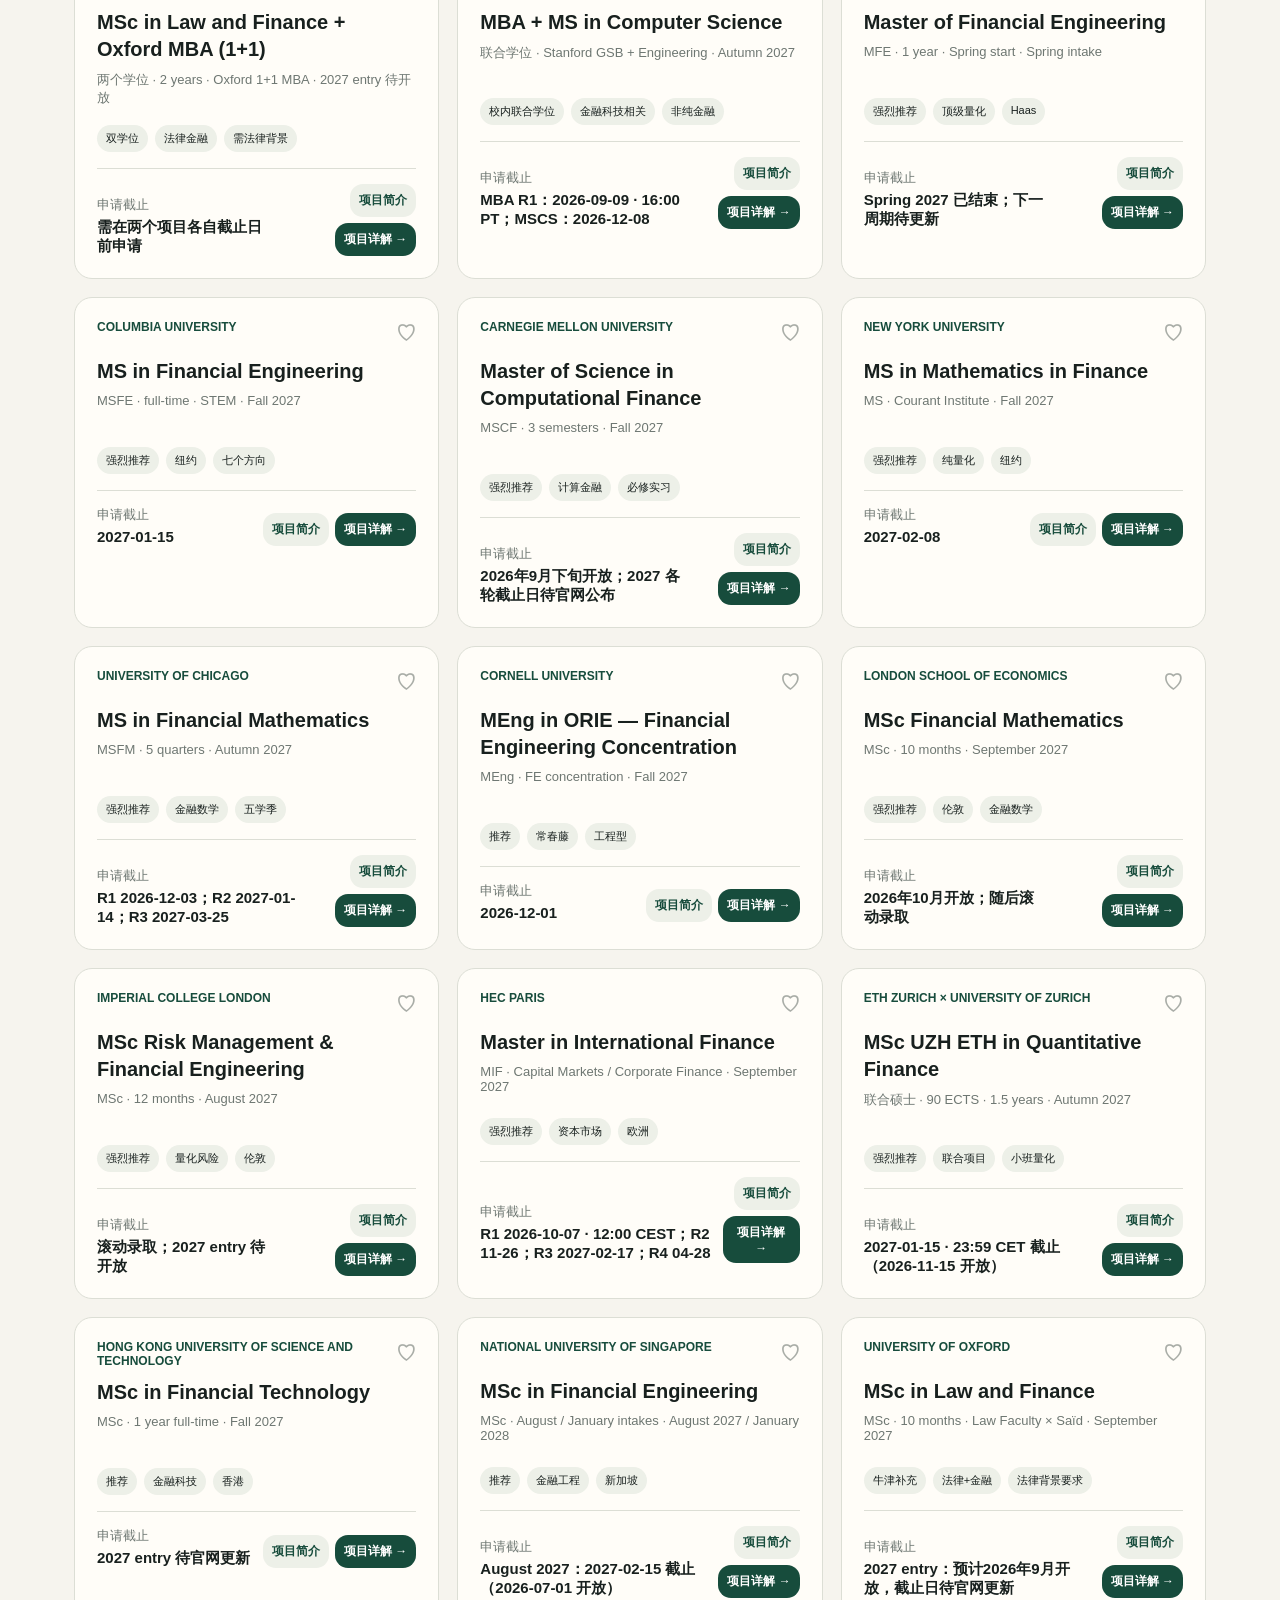
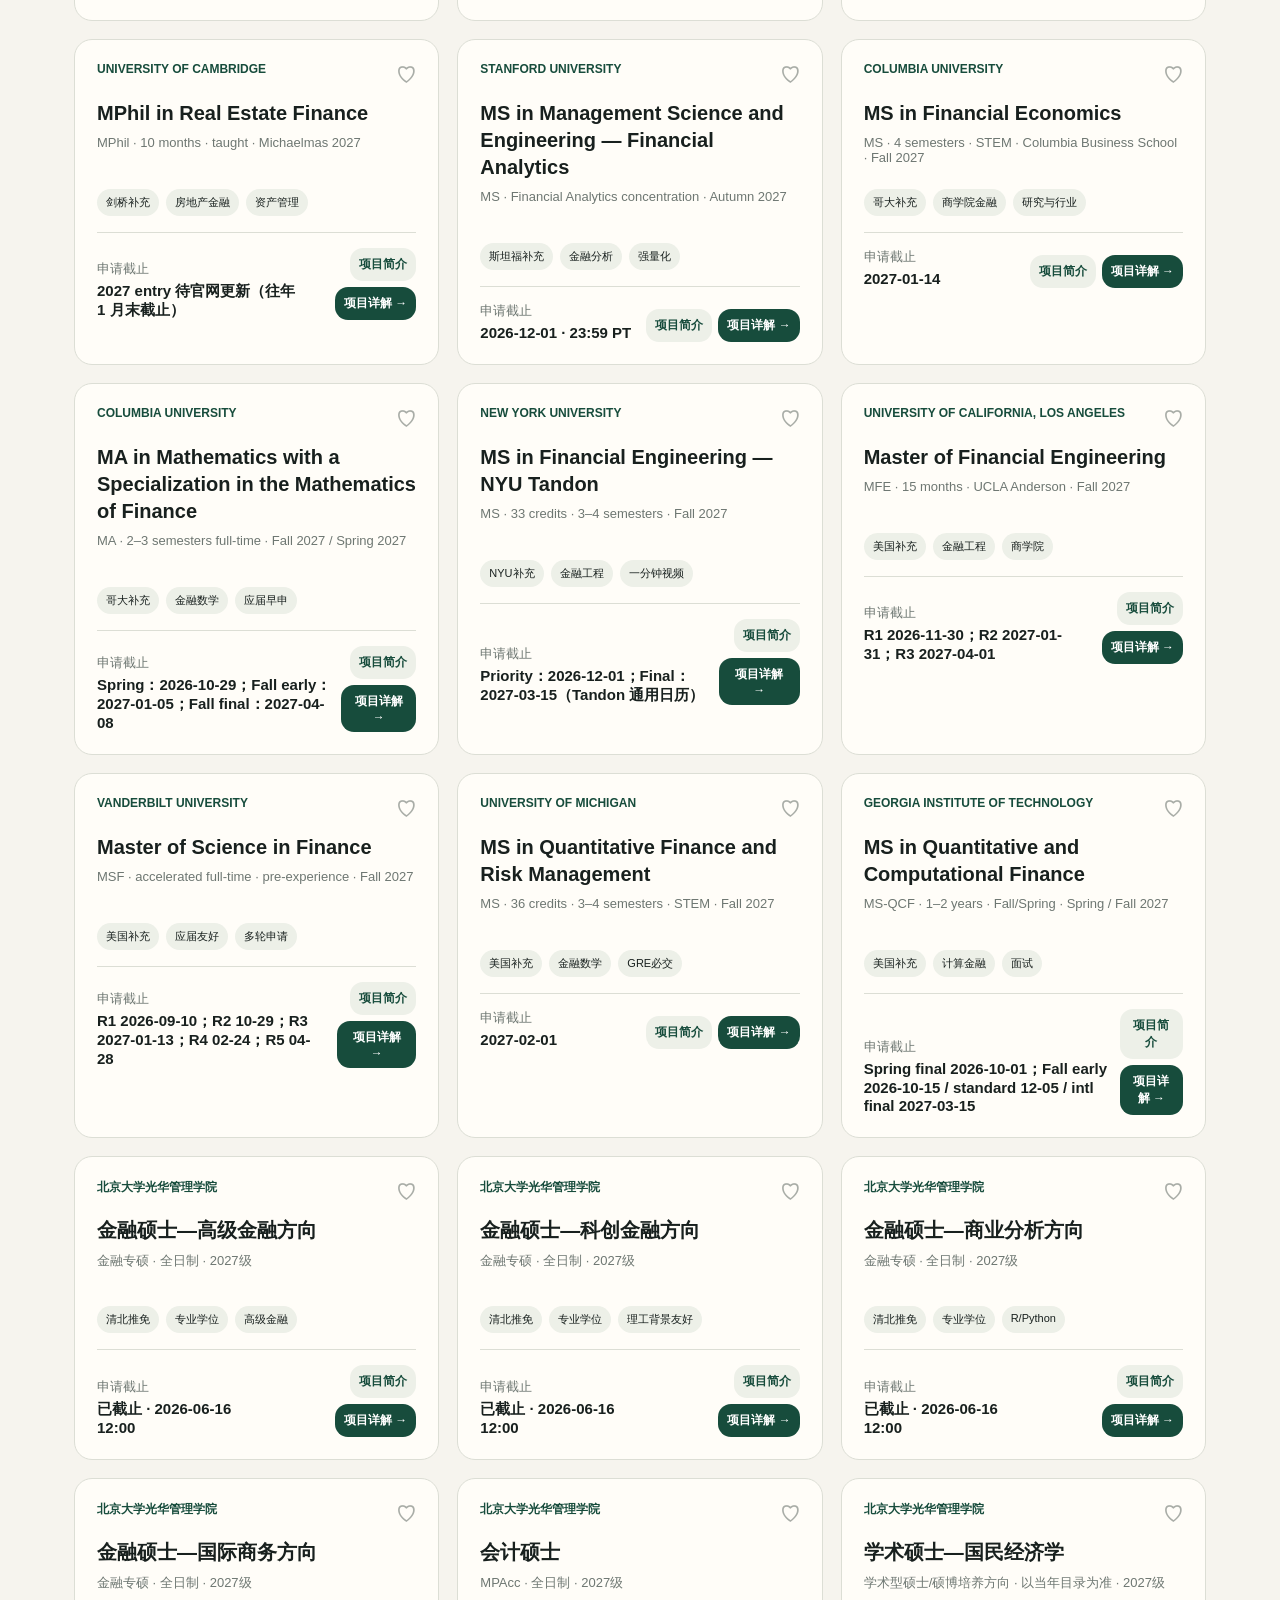
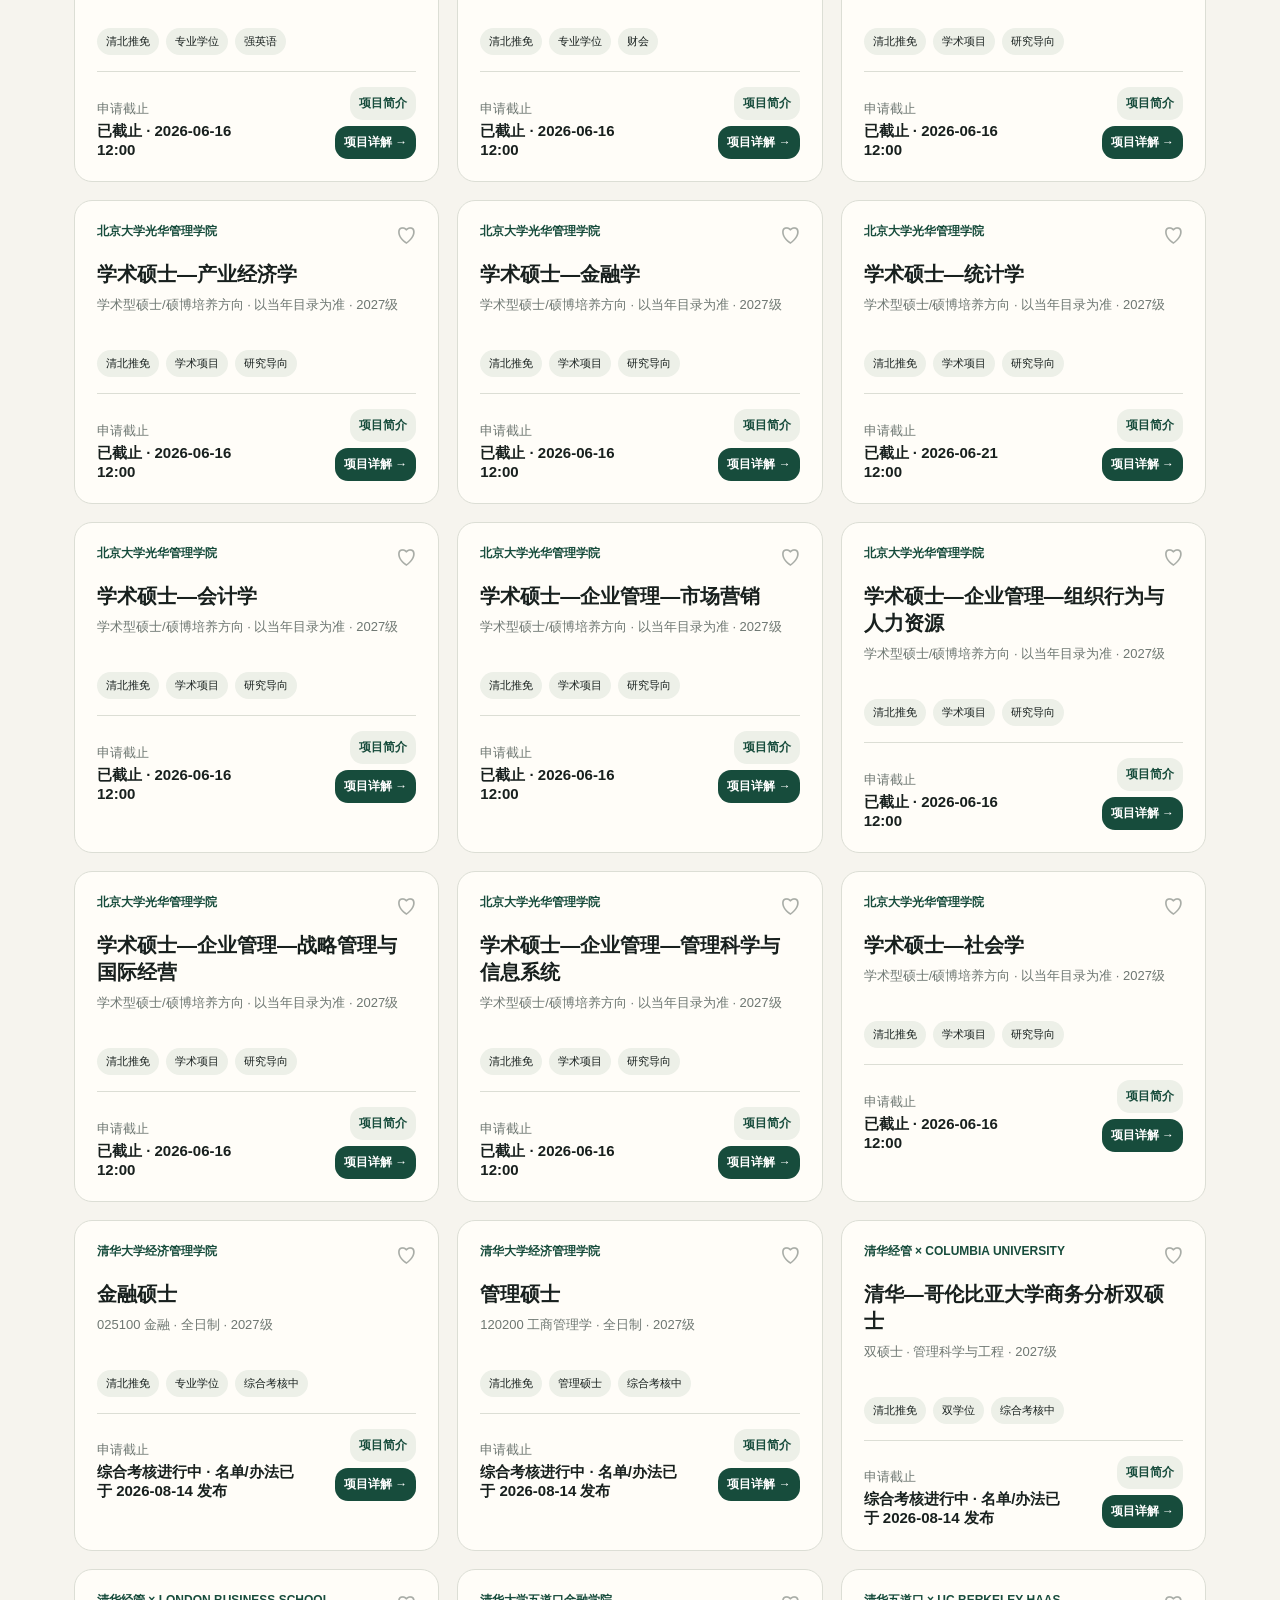
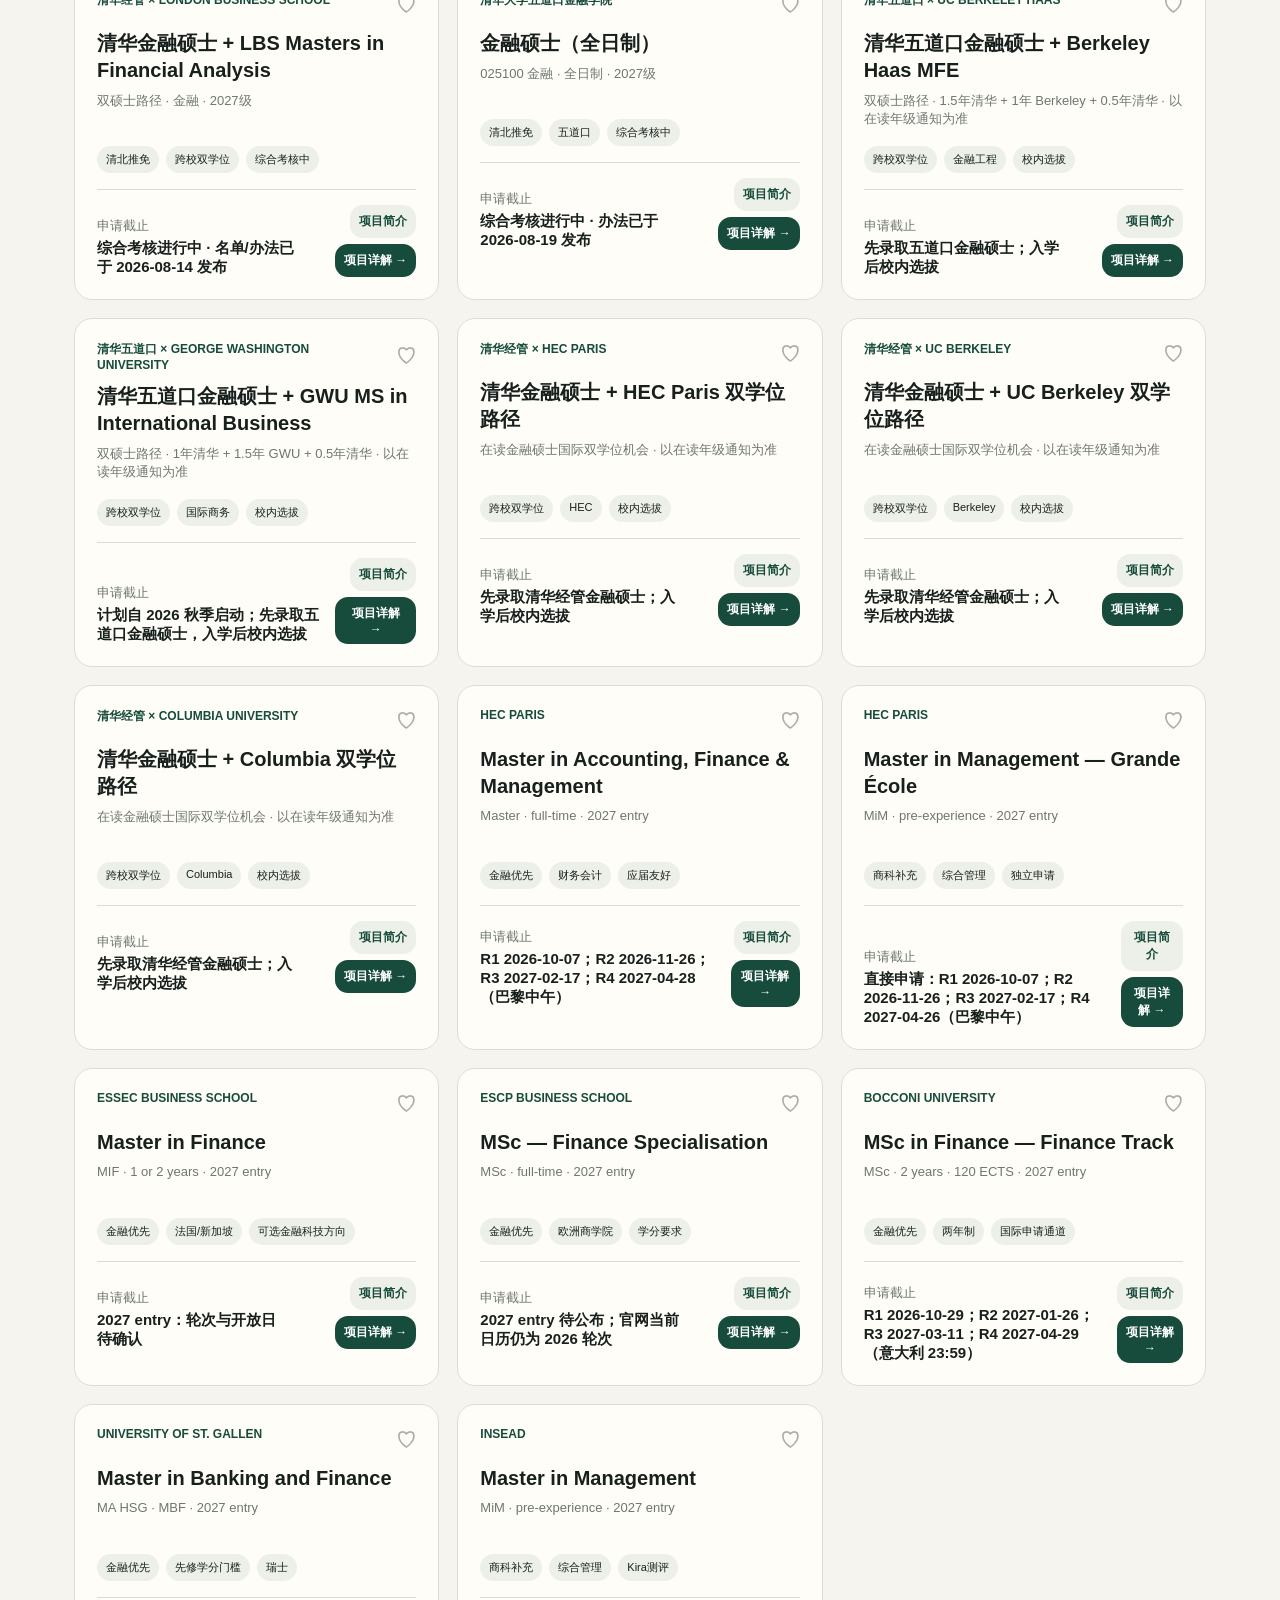
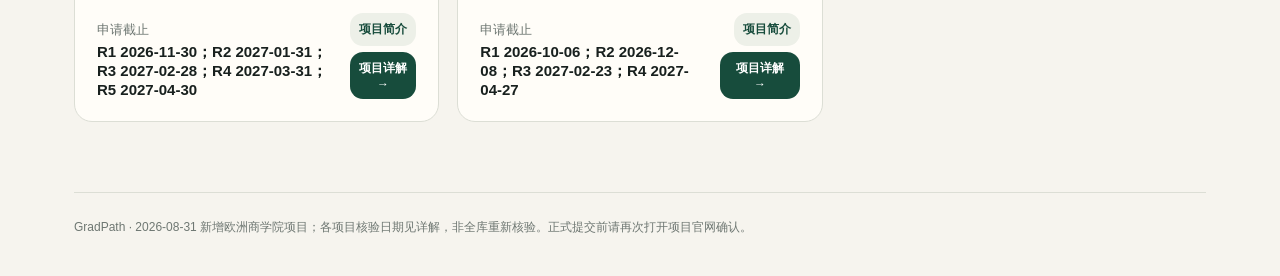
==== commit 48c728cc: "Add seven finance-first European business school programs Add HEC AFM and MiM, ESSEC Finance, ESCP F" ====
--- a/index.html
+++ b/index.html
@@ -28,11 +28,12 @@
     </div>
     <div class="toolbar"><div><h2 id="resultTitle">精选项目</h2><div class="count" id="count"></div></div><div class="filters"><button class="filter active" data-filter="all">全部</button><button class="filter" data-filter="china">清北推免</button><button class="filter" data-filter="recommended">推荐新增</button><button class="filter" data-filter="dual">双学位</button><button class="filter" data-filter="saved">已收藏</button></div></div>
     <main class="grid" id="grid"></main>
-    <footer>GradPath · 申请信息核验于 2026-08-23；正式提交前请再次打开项目官网确认。</footer>
+    <footer>GradPath · 2026-08-31 新增欧洲商学院项目；各项目核验日期见详解，非全库重新核验。正式提交前请再次打开项目官网确认。</footer>
   </div>
   <dialog id="dialog"><div class="modal" id="modal"></div></dialog>
   <dialog id="assessDialog" class="assess-dialog"><div class="modal" id="assessModal"></div></dialog>
   <script src="data.js"></script>
+  <script src="business-school-additions.js"></script>
   <script src="official-links.js?v=20260815-2"></script>
   <script>
   const programs=window.GRADPATH_PROGRAMS||[
@@ -58,7 +59,7 @@
   function showMajorSuggestions(){const q=majorInput.value.trim().toLowerCase();let items;if(q){items=programs.filter(p=>`${p.name} ${p.field||''} ${(p.tags||[]).join(' ')}`.toLowerCase().includes(q)).slice(0,8).map(p=>({title:p.name,value:p.name,school:p.school,subtitle:p.school}))}else{items=popularDirections.map(([title,subtitle])=>({title,value:title,subtitle:`热门方向 · ${subtitle}`}))}const panel=document.querySelector('#majorSuggestions');panel._items=items;panel.innerHTML=suggestionHTML(items,q?'匹配项目':'热门项目方向');panel.classList.add('open');majorInput.setAttribute('aria-expanded','true');closeSuggestions(panel)}
   function render(){let list=filter==='saved'?current.filter(p=>saved.has(p.id)):filter==='dual'?current.filter(p=>p.isDual):filter==='recommended'?current.filter(p=>p.isRecommended):filter==='china'?current.filter(p=>p.isChinaRecommend):current;document.querySelector('#count').textContent=`找到 ${list.length} 个项目 · 信息需以官网实时核验`;document.querySelector('#grid').innerHTML=list.length?list.map(p=>`<article class="card"><div class="top"><div class="school">${p.school}</div><button class="save ${saved.has(p.id)?'on':''}" data-save="${p.id}" aria-label="收藏">${saved.has(p.id)?'♥':'♡'}</button></div><h3>${p.name}</h3><div class="meta">${p.degree} · ${p.term}</div><div class="tags">${p.tags.map(t=>`<span class="tag">${t}</span>`).join('')}</div><div class="deadline"><div><small>申请截止</small><strong>${p.deadline}</strong></div><div class="card-actions"><button class="summary" data-id="${p.id}">项目简介</button><button class="detail" data-detail="${p.id}">项目详解 →</button></div></div></article>`).join(''):`<div class="empty"><b>没有找到匹配项目</b><p>请更换学校或方向关键词。</p></div>`}
   function search(options={}){const s=schoolInput.value.trim().toLowerCase(),m=majorInput.value.trim().toLowerCase();current=programs.filter(p=>(!s||matchesSchool(p,s))&&(!m||`${p.name} ${p.field||''} ${(p.tags||[]).join(' ')}`.toLowerCase().includes(m)));document.querySelector('#resultTitle').textContent=options.title||(s||m?'检索结果':'精选项目');if(!options.keepTag)document.querySelectorAll('.school-tag').forEach(x=>x.classList.remove('active'));closeSuggestions();render()}
-  function openDetail(p){document.querySelector('#modal').innerHTML=`<div class="modal-head"><div><div class="school">${p.school}</div><h2>${p.name}</h2><div class="meta">${p.degree} · ${p.term}</div></div><button class="close" id="close">×</button></div><div class="sections"><section class="section"><h4>建议申请时间线</h4><div class="timeline">${p.events.map(e=>`<div class="event"><b>${e[0]}</b><p>${e[1]}</p></div>`).join('')}</div></section><section class="section"><h4>材料准备清单</h4>${p.materials.map((x,i)=>`<label class="check"><input type="checkbox" data-check="${p.id}-${i}" ${localStorage.getItem('check-'+p.id+'-'+i)==='1'?'checked':''}><span>${x}</span></label>`).join('')}</section></div><div class="source">官网来源：${officialLinkHtml(p)}</div><div class="notice">申请资料核验于 ${window.GRADPATH_DATA_DATE||'2026-08-23'}。官网尚未公布的新周期日期会保留“待公布”，不会用往年日期替代；正式提交前请再次核对官方页面。</div>`;document.querySelector('#dialog').showModal();document.querySelector('#close').onclick=()=>document.querySelector('#dialog').close();document.querySelectorAll('[data-check]').forEach(x=>x.onchange=()=>localStorage.setItem('check-'+x.dataset.check,x.checked?'1':'0'))}
+  function openDetail(p){document.querySelector('#modal').innerHTML=`<div class="modal-head"><div><div class="school">${p.school}</div><h2>${p.name}</h2><div class="meta">${p.degree} · ${p.term}</div></div><button class="close" id="close">×</button></div><div class="sections"><section class="section"><h4>建议申请时间线</h4><div class="timeline">${p.events.map(e=>`<div class="event"><b>${e[0]}</b><p>${e[1]}</p></div>`).join('')}</div></section><section class="section"><h4>材料准备清单</h4>${p.materials.map((x,i)=>`<label class="check"><input type="checkbox" data-check="${p.id}-${i}" ${localStorage.getItem('check-'+p.id+'-'+i)==='1'?'checked':''}><span>${x}</span></label>`).join('')}</section></div><div class="source">官网来源：${officialLinkHtml(p)}</div><div class="notice">申请资料核验于 ${p.checked||window.GRADPATH_DATA_DATE||'2026-08-23'}。官网尚未公布的新周期日期会保留“待公布”，不会用往年日期替代；正式提交前请再次核对官方页面。</div>`;document.querySelector('#dialog').showModal();document.querySelector('#close').onclick=()=>document.querySelector('#dialog').close();document.querySelectorAll('[data-check]').forEach(x=>x.onchange=()=>localStorage.setItem('check-'+x.dataset.check,x.checked?'1':'0'))}
   schoolInput.addEventListener('focus',showSchoolSuggestions);schoolInput.addEventListener('input',showSchoolSuggestions);majorInput.addEventListener('focus',showMajorSuggestions);majorInput.addEventListener('input',showMajorSuggestions);
   document.querySelector('#schoolSuggestions').addEventListener('click',e=>{const b=e.target.closest('[data-suggestion]');if(!b)return;const item=e.currentTarget._items[+b.dataset.suggestion];schoolInput.value=item.value;setFilterAll();search()});
   document.querySelector('#majorSuggestions').addEventListener('click',e=>{const b=e.target.closest('[data-suggestion]');if(!b)return;const item=e.currentTarget._items[+b.dataset.suggestion];majorInput.value=item.value;if(item.school)schoolInput.value=item.school;setFilterAll();search()});
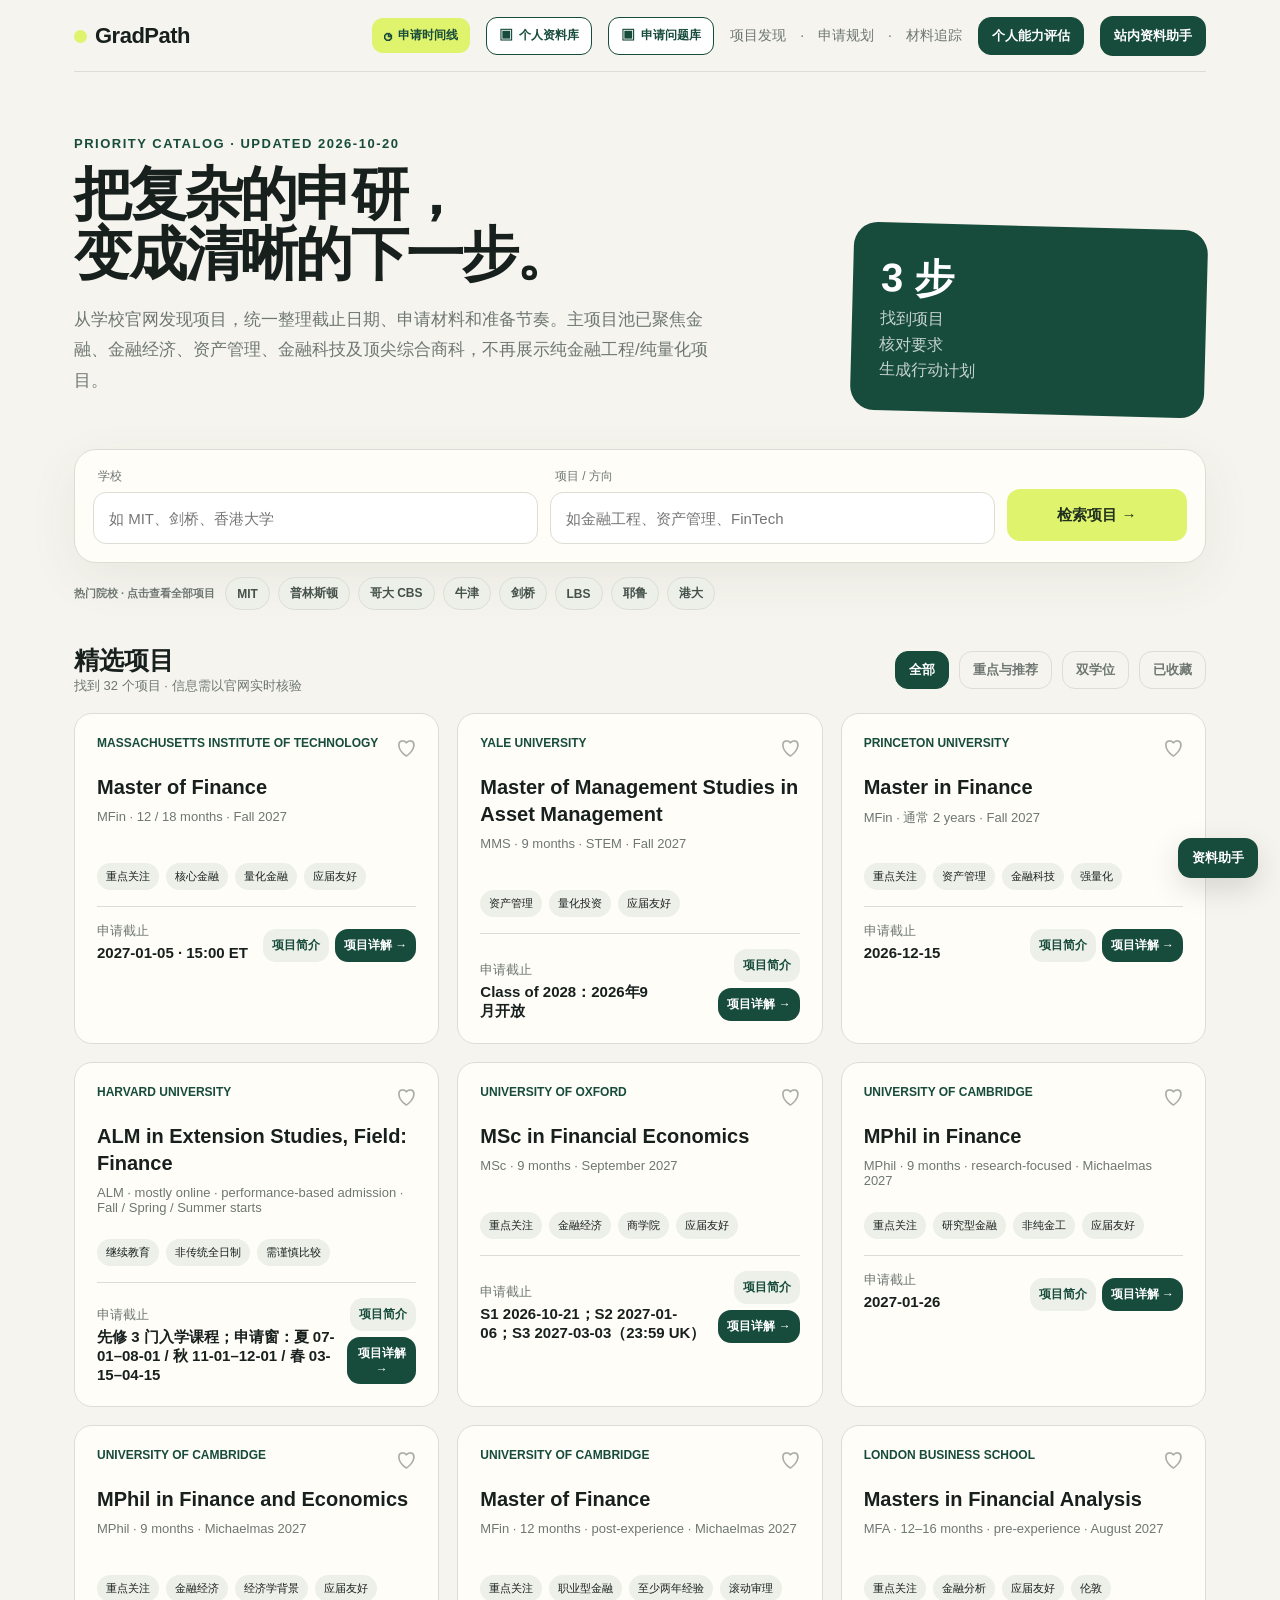
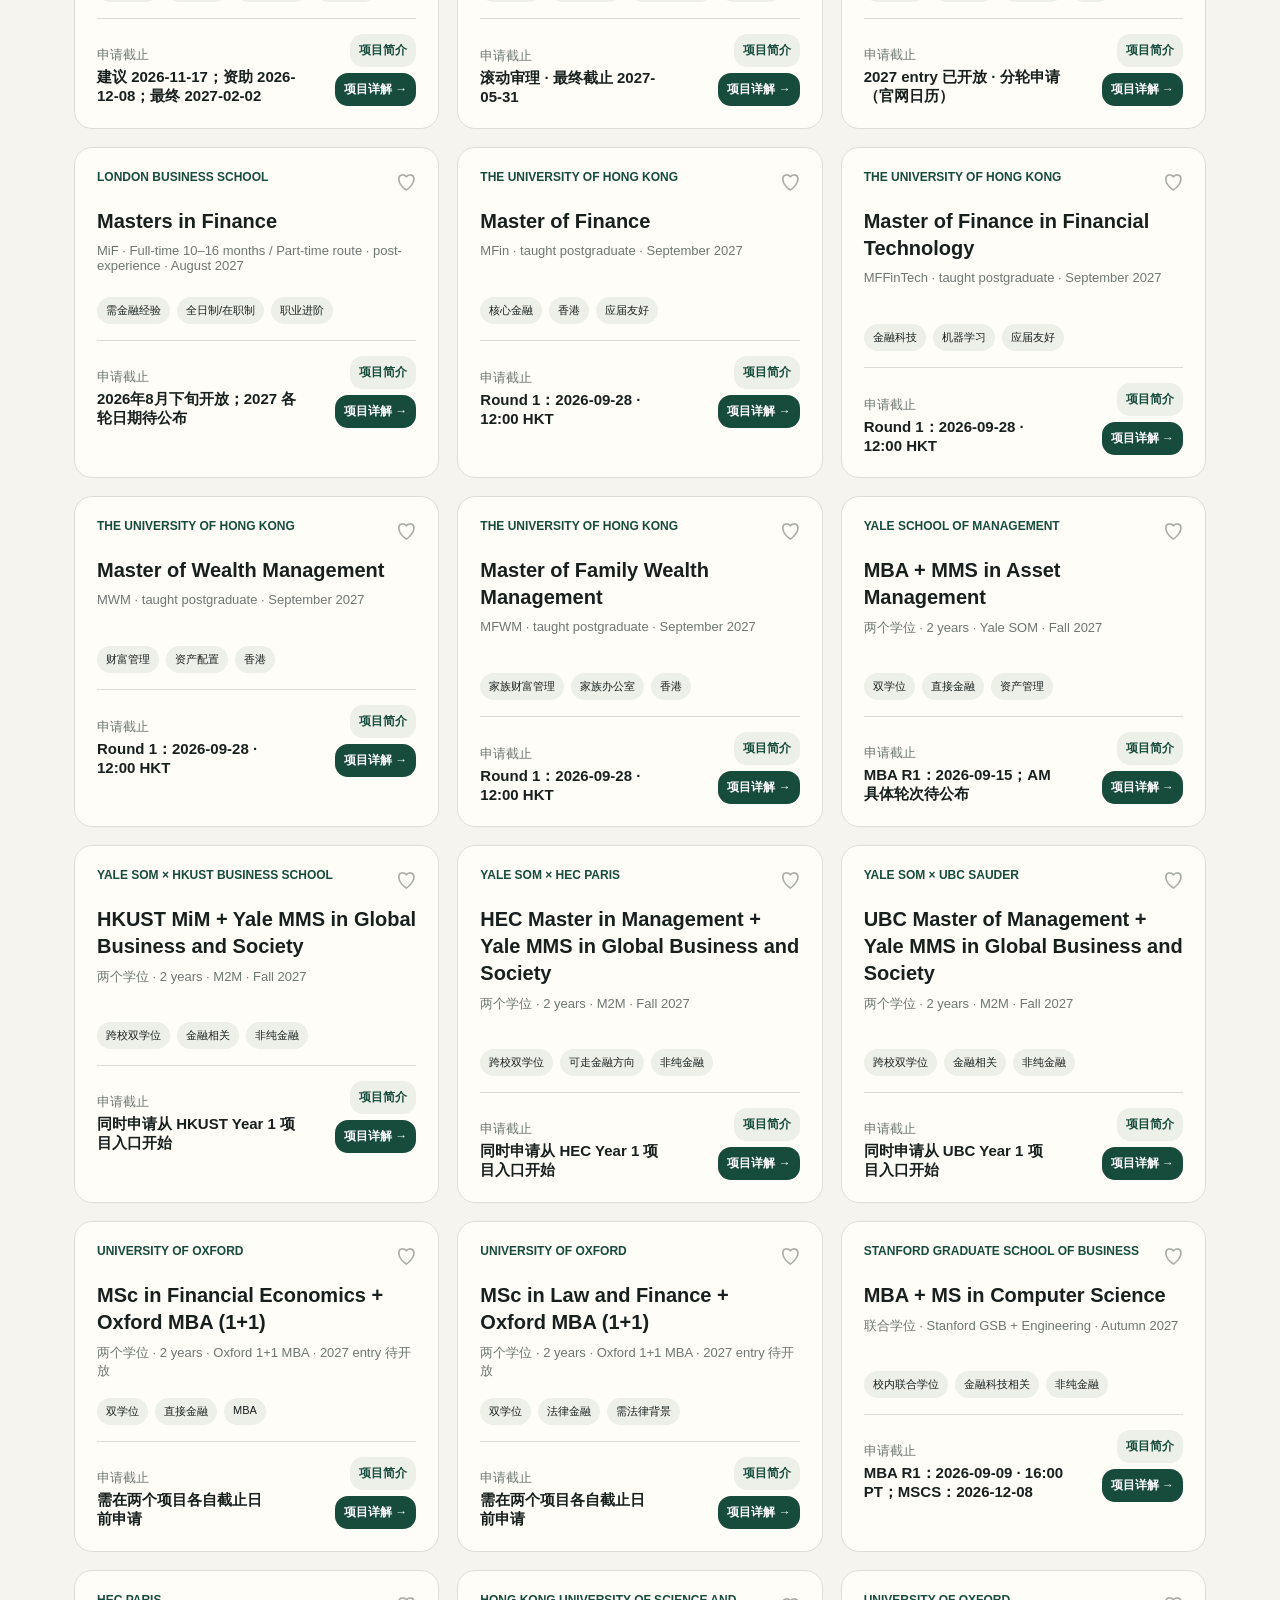
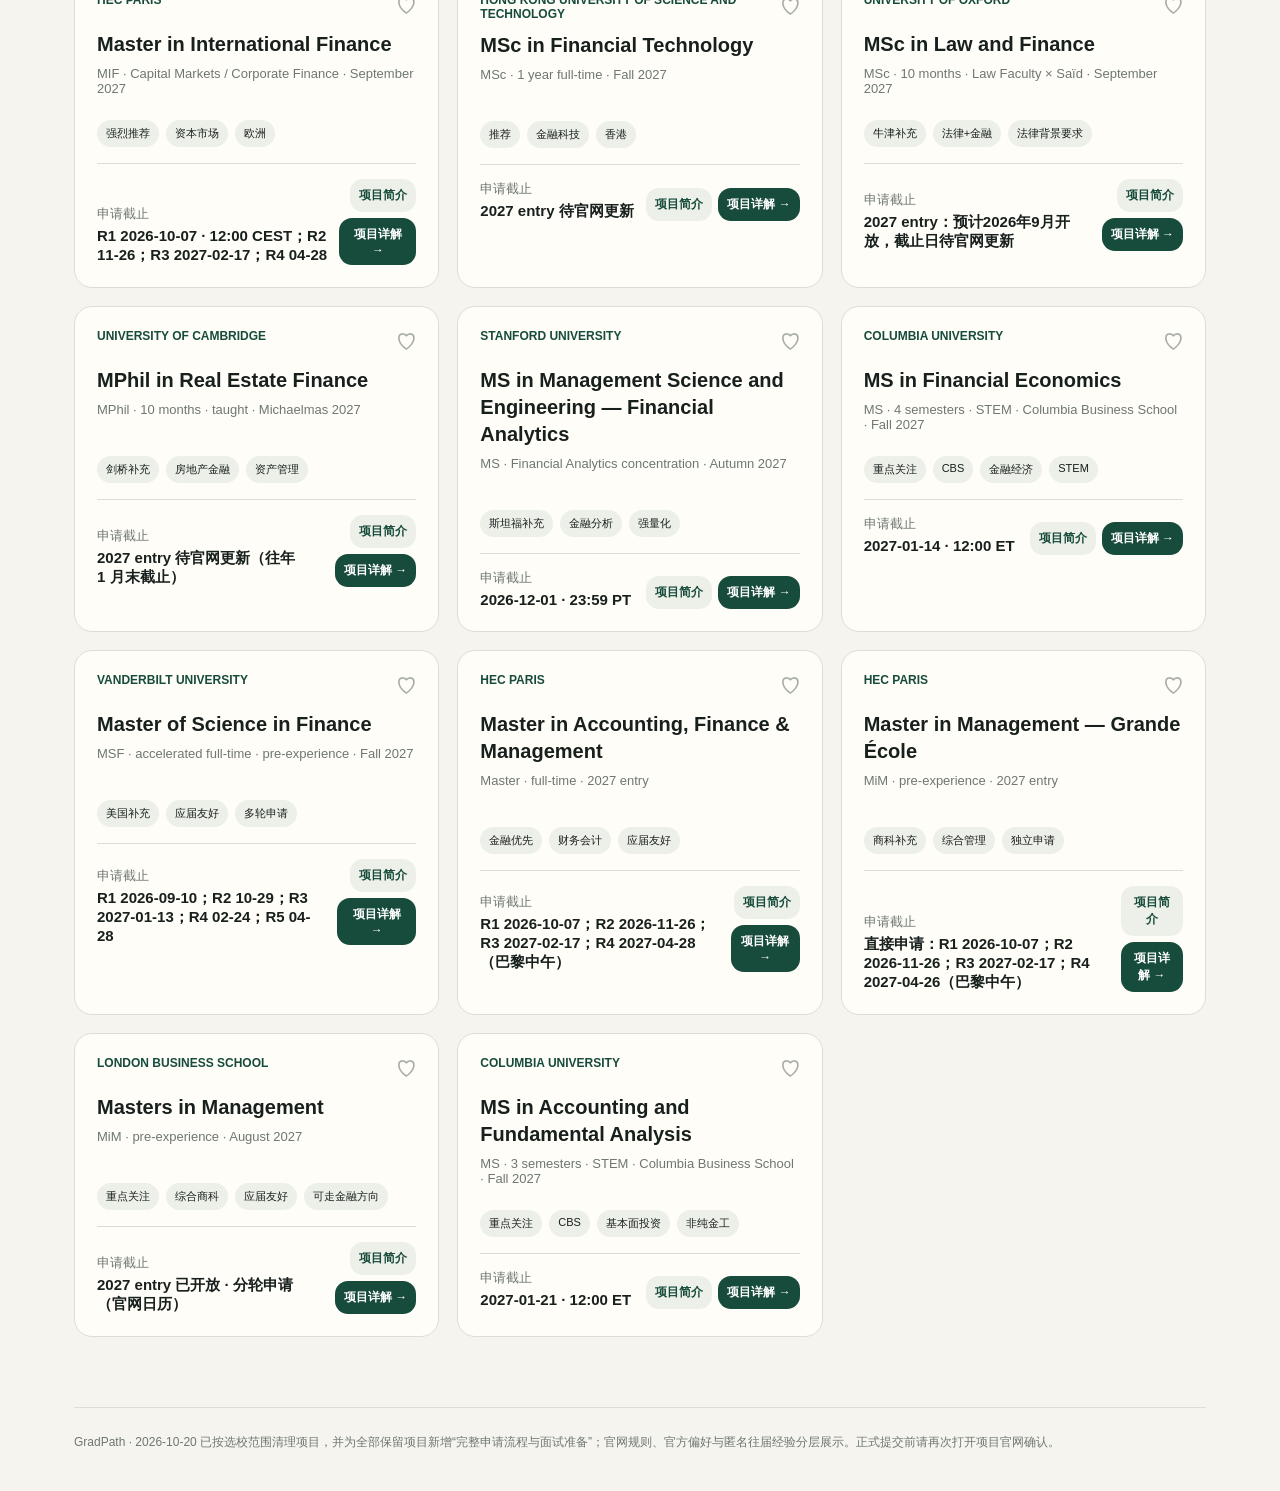
==== commit 8f48b40b: "Update application workflows and focused catalog Synchronize the latest project catalog, detailed ap" ====
--- a/index.html
+++ b/index.html
@@ -17,23 +17,24 @@
 <body>
   <div class="wrap">
     <header><div class="brand"><i></i>GradPath</div><div style="display:flex;align-items:center;gap:16px"><div class="nav">项目发现　·　申请规划　·　材料追踪</div><button class="filter active" id="assessBtn">个人能力评估</button></div></header>
-    <section class="hero"><div><div class="eyebrow">OFFICIAL SOURCES · UPDATED 2026-08-23</div><h1>把复杂的申研，<br>变成清晰的下一步。</h1><p>从学校官网发现项目，统一整理截止日期、申请材料和准备节奏。每条信息都保留来源；尚未发布的新周期日期会明确标为待公布。</p></div><aside class="stamp"><b>3 步</b><span>找到项目<br>核对要求<br>生成行动计划</span></aside></section>
+    <section class="hero"><div><div class="eyebrow">PRIORITY CATALOG · UPDATED 2026-10-20</div><h1>把复杂的申研，<br>变成清晰的下一步。</h1><p>从学校官网发现项目，统一整理截止日期、申请材料和准备节奏。主项目池已聚焦金融、金融经济、资产管理、金融科技及顶尖综合商科，不再展示纯金融工程/纯量化项目。</p></div><aside class="stamp"><b>3 步</b><span>找到项目<br>核对要求<br>生成行动计划</span></aside></section>
     <section class="search">
       <div class="field autocomplete"><label for="school">学校</label><input id="school" placeholder="如 MIT、剑桥、香港大学" autocomplete="off" aria-autocomplete="list" aria-expanded="false" aria-controls="schoolSuggestions" /><div class="suggestions" id="schoolSuggestions" role="listbox"></div></div>
       <div class="field autocomplete"><label for="major">项目 / 方向</label><input id="major" placeholder="如金融工程、资产管理、FinTech" autocomplete="off" aria-autocomplete="list" aria-expanded="false" aria-controls="majorSuggestions" /><div class="suggestions" id="majorSuggestions" role="listbox"></div></div>
       <button class="primary" id="searchBtn">检索项目 →</button>
     </section>
     <div class="school-tags" id="schoolTags" aria-label="按目标院校查看全部项目">
-      <span class="school-tags-label">热门院校 · 点击查看全部项目</span><button class="school-tag" data-school="MIT">MIT</button><button class="school-tag" data-school="耶鲁">耶鲁</button><button class="school-tag" data-school="普林斯顿">普林斯顿</button><button class="school-tag" data-school="哈佛">哈佛</button><button class="school-tag" data-school="斯坦福">斯坦福</button><button class="school-tag" data-school="牛津">牛津</button><button class="school-tag" data-school="剑桥">剑桥</button><button class="school-tag" data-school="LBS">LBS</button><button class="school-tag" data-school="港大">港大</button>
+      <span class="school-tags-label">热门院校 · 点击查看全部项目</span><button class="school-tag" data-school="MIT">MIT</button><button class="school-tag" data-school="普林斯顿">普林斯顿</button><button class="school-tag" data-school="哥大">哥大 CBS</button><button class="school-tag" data-school="牛津">牛津</button><button class="school-tag" data-school="剑桥">剑桥</button><button class="school-tag" data-school="LBS">LBS</button><button class="school-tag" data-school="耶鲁">耶鲁</button><button class="school-tag" data-school="港大">港大</button>
     </div>
-    <div class="toolbar"><div><h2 id="resultTitle">精选项目</h2><div class="count" id="count"></div></div><div class="filters"><button class="filter active" data-filter="all">全部</button><button class="filter" data-filter="china">清北推免</button><button class="filter" data-filter="recommended">推荐新增</button><button class="filter" data-filter="dual">双学位</button><button class="filter" data-filter="saved">已收藏</button></div></div>
+    <div class="toolbar"><div><h2 id="resultTitle">精选项目</h2><div class="count" id="count"></div></div><div class="filters"><button class="filter active" data-filter="all">全部</button><button class="filter" data-filter="recommended">重点与推荐</button><button class="filter" data-filter="dual">双学位</button><button class="filter" data-filter="saved">已收藏</button></div></div>
     <main class="grid" id="grid"></main>
-    <footer>GradPath · 2026-08-31 新增欧洲商学院项目；各项目核验日期见详解，非全库重新核验。正式提交前请再次打开项目官网确认。</footer>
+    <footer>GradPath · 2026-10-20 已按选校范围清理项目，并为全部保留项目新增“完整申请流程与面试准备”；官网规则、官方偏好与匿名往届经验分层展示。正式提交前请再次打开项目官网确认。</footer>
   </div>
   <dialog id="dialog"><div class="modal" id="modal"></div></dialog>
   <dialog id="assessDialog" class="assess-dialog"><div class="modal" id="assessModal"></div></dialog>
   <script src="data.js"></script>
   <script src="business-school-additions.js"></script>
+  <script src="catalog-refresh-20260925.js"></script>
   <script src="official-links.js?v=20260815-2"></script>
   <script>
   const programs=window.GRADPATH_PROGRAMS||[
@@ -48,8 +49,8 @@
   const esc=s=>String(s??'').replace(/[&<>"']/g,c=>({'&':'&amp;','<':'&lt;','>':'&gt;','"':'&quot;',"'":'&#39;'}[c]));
   function officialLinkHtml(p){const links=window.GRADPATH_GET_OFFICIAL_LINKS?window.GRADPATH_GET_OFFICIAL_LINKS(p):{program:p.url,apply:p.url,same:true};return links.same?`<a href="${esc(links.program)}" target="_blank" rel="noopener">项目官网与申请入口 ↗</a>`:`<a href="${esc(links.program)}" target="_blank" rel="noopener">官网项目介绍 ↗</a>　<a href="${esc(links.apply)}" target="_blank" rel="noopener">官网申请入口 ↗</a>`}
   const schoolInput=document.querySelector('#school'),majorInput=document.querySelector('#major');
-  const featuredSchools=[['MIT','MIT'],['耶鲁','耶鲁'],['普林斯顿','普林斯顿'],['哈佛','哈佛'],['斯坦福','斯坦福'],['牛津','牛津'],['剑桥','剑桥'],['LBS','LBS'],['港大','港大']];
-  const popularDirections=[['金融','核心金融与投资'],['金融工程','数理与衍生品方向'],['量化','量化金融、交易与建模'],['资产管理','投资、财富与资产配置'],['金融科技','FinTech、数据与机器学习']];
+  const featuredSchools=[['MIT','MIT'],['普林斯顿','普林斯顿'],['哥大 CBS','哥大'],['牛津','牛津'],['剑桥','剑桥'],['LBS','LBS'],['耶鲁','耶鲁'],['港大','港大']];
+  const popularDirections=[['金融','核心金融与投资'],['金融经济','金融、经济学与资产定价'],['资产管理','投资、财富与资产配置'],['金融科技','FinTech、数据与机器学习'],['综合商科','顶尖 MiM 与金融职业路径']];
   const schoolOptions=[...new Map(programs.map(p=>[p.school,{title:p.school,value:p.school,subtitle:p.aliases||'院校项目'}])).values()];
   const matchesSchool=(p,q)=>`${p.school} ${p.aliases||''}`.toLowerCase().includes(String(q).toLowerCase());
   function setFilterAll(){filter='all';document.querySelectorAll('[data-filter]').forEach(x=>x.classList.toggle('active',x.dataset.filter==='all'))}
@@ -57,7 +58,7 @@
   function suggestionHTML(items,heading){return `<div class="suggestion-heading">${esc(heading)}</div>${items.map((item,i)=>`<button type="button" class="suggestion-item" role="option" data-suggestion="${i}"><strong>${esc(item.title)}</strong><small>${esc(item.subtitle)}</small></button>`).join('')}`}
   function showSchoolSuggestions(){const q=schoolInput.value.trim().toLowerCase();let items;if(q){items=schoolOptions.filter(x=>`${x.title} ${x.subtitle}`.toLowerCase().includes(q)).slice(0,8).map(x=>({...x,subtitle:`${x.subtitle} · ${programs.filter(p=>p.school===x.value).length} 个项目`}))}else{items=featuredSchools.map(([title,value])=>({title,value,subtitle:`${programs.filter(p=>matchesSchool(p,value)).length} 个相关项目`}))}const panel=document.querySelector('#schoolSuggestions');panel._items=items;panel.innerHTML=suggestionHTML(items,q?'匹配院校':'常见目标院校');panel.classList.add('open');schoolInput.setAttribute('aria-expanded','true');closeSuggestions(panel)}
   function showMajorSuggestions(){const q=majorInput.value.trim().toLowerCase();let items;if(q){items=programs.filter(p=>`${p.name} ${p.field||''} ${(p.tags||[]).join(' ')}`.toLowerCase().includes(q)).slice(0,8).map(p=>({title:p.name,value:p.name,school:p.school,subtitle:p.school}))}else{items=popularDirections.map(([title,subtitle])=>({title,value:title,subtitle:`热门方向 · ${subtitle}`}))}const panel=document.querySelector('#majorSuggestions');panel._items=items;panel.innerHTML=suggestionHTML(items,q?'匹配项目':'热门项目方向');panel.classList.add('open');majorInput.setAttribute('aria-expanded','true');closeSuggestions(panel)}
-  function render(){let list=filter==='saved'?current.filter(p=>saved.has(p.id)):filter==='dual'?current.filter(p=>p.isDual):filter==='recommended'?current.filter(p=>p.isRecommended):filter==='china'?current.filter(p=>p.isChinaRecommend):current;document.querySelector('#count').textContent=`找到 ${list.length} 个项目 · 信息需以官网实时核验`;document.querySelector('#grid').innerHTML=list.length?list.map(p=>`<article class="card"><div class="top"><div class="school">${p.school}</div><button class="save ${saved.has(p.id)?'on':''}" data-save="${p.id}" aria-label="收藏">${saved.has(p.id)?'♥':'♡'}</button></div><h3>${p.name}</h3><div class="meta">${p.degree} · ${p.term}</div><div class="tags">${p.tags.map(t=>`<span class="tag">${t}</span>`).join('')}</div><div class="deadline"><div><small>申请截止</small><strong>${p.deadline}</strong></div><div class="card-actions"><button class="summary" data-id="${p.id}">项目简介</button><button class="detail" data-detail="${p.id}">项目详解 →</button></div></div></article>`).join(''):`<div class="empty"><b>没有找到匹配项目</b><p>请更换学校或方向关键词。</p></div>`}
+  function render(){let list=filter==='saved'?current.filter(p=>saved.has(p.id)):filter==='dual'?current.filter(p=>p.isDual):filter==='recommended'?current.filter(p=>p.isRecommended||(p.tags||[]).includes('重点关注')):filter==='china'?current.filter(p=>p.isChinaRecommend):current;document.querySelector('#count').textContent=`找到 ${list.length} 个项目 · 信息需以官网实时核验`;document.querySelector('#grid').innerHTML=list.length?list.map(p=>`<article class="card"><div class="top"><div class="school">${p.school}</div><button class="save ${saved.has(p.id)?'on':''}" data-save="${p.id}" aria-label="收藏">${saved.has(p.id)?'♥':'♡'}</button></div><h3>${p.name}</h3><div class="meta">${p.degree} · ${p.term}</div><div class="tags">${p.tags.map(t=>`<span class="tag">${t}</span>`).join('')}</div><div class="deadline"><div><small>申请截止</small><strong>${p.deadline}</strong></div><div class="card-actions"><button class="summary" data-id="${p.id}">项目简介</button><button class="detail" data-detail="${p.id}">项目详解 →</button></div></div></article>`).join(''):`<div class="empty"><b>没有找到匹配项目</b><p>请更换学校或方向关键词。</p></div>`}
   function search(options={}){const s=schoolInput.value.trim().toLowerCase(),m=majorInput.value.trim().toLowerCase();current=programs.filter(p=>(!s||matchesSchool(p,s))&&(!m||`${p.name} ${p.field||''} ${(p.tags||[]).join(' ')}`.toLowerCase().includes(m)));document.querySelector('#resultTitle').textContent=options.title||(s||m?'检索结果':'精选项目');if(!options.keepTag)document.querySelectorAll('.school-tag').forEach(x=>x.classList.remove('active'));closeSuggestions();render()}
   function openDetail(p){document.querySelector('#modal').innerHTML=`<div class="modal-head"><div><div class="school">${p.school}</div><h2>${p.name}</h2><div class="meta">${p.degree} · ${p.term}</div></div><button class="close" id="close">×</button></div><div class="sections"><section class="section"><h4>建议申请时间线</h4><div class="timeline">${p.events.map(e=>`<div class="event"><b>${e[0]}</b><p>${e[1]}</p></div>`).join('')}</div></section><section class="section"><h4>材料准备清单</h4>${p.materials.map((x,i)=>`<label class="check"><input type="checkbox" data-check="${p.id}-${i}" ${localStorage.getItem('check-'+p.id+'-'+i)==='1'?'checked':''}><span>${x}</span></label>`).join('')}</section></div><div class="source">官网来源：${officialLinkHtml(p)}</div><div class="notice">申请资料核验于 ${p.checked||window.GRADPATH_DATA_DATE||'2026-08-23'}。官网尚未公布的新周期日期会保留“待公布”，不会用往年日期替代；正式提交前请再次核对官方页面。</div>`;document.querySelector('#dialog').showModal();document.querySelector('#close').onclick=()=>document.querySelector('#dialog').close();document.querySelectorAll('[data-check]').forEach(x=>x.onchange=()=>localStorage.setItem('check-'+x.dataset.check,x.checked?'1':'0'))}
   schoolInput.addEventListener('focus',showSchoolSuggestions);schoolInput.addEventListener('input',showSchoolSuggestions);majorInput.addEventListener('focus',showMajorSuggestions);majorInput.addEventListener('input',showMajorSuggestions);
